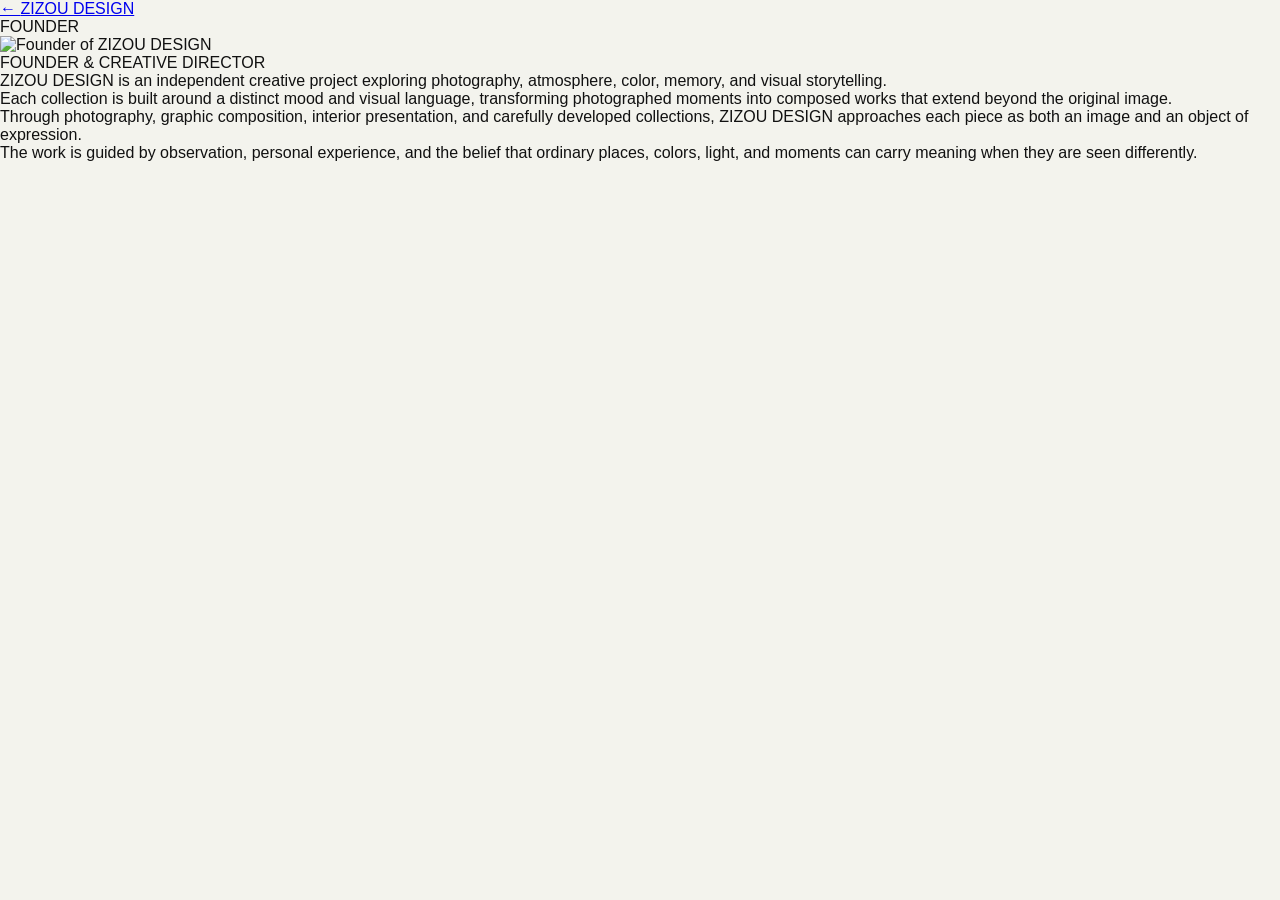
==== about.html @ acf01b66 "Create about.html" ====
<!DOCTYPE html>
<html lang="en">
<head>
    <meta charset="UTF-8">
    <meta
        name="viewport"
        content="width=device-width, initial-scale=1.0, viewport-fit=cover"
    >

    <title>About | ZIZOU DESIGN</title>

    <link rel="stylesheet" href="style.css">
</head>

<body class="about-body">


    <!-- =========================
         ABOUT NAVIGATION
    ========================== -->

    <header class="about-nav">

        <a
            href="index.html"
            class="about-back"
            aria-label="Back to homepage"
        >
            ←
        </a>

        <a
            href="index.html"
            class="about-logo"
        >
            ZIZOU DESIGN
        </a>

        <div class="about-nav-space"></div>

    </header>



    <!-- =========================
         ABOUT PAGE
    ========================== -->

    <main class="about-page">


        <!-- PAGE LABEL -->

        <section class="about-heading">

            <p>
                FOUNDER
            </p>

        </section>



        <!-- FOUNDER IMAGE -->

        <section class="about-image-section">

            <img
                src="images/zizou-founder.jpg"
                alt="Founder of ZIZOU DESIGN"
                class="about-founder-image"
            >

        </section>



        <!-- ABOUT TEXT -->

        <section class="about-story">

            <p class="about-role">
                FOUNDER & CREATIVE DIRECTOR
            </p>


            <p>
                ZIZOU DESIGN is an independent creative project
                exploring photography, atmosphere, color, memory,
                and visual storytelling.
            </p>


            <p>
                Each collection is built around a distinct mood
                and visual language, transforming photographed
                moments into composed works that extend beyond
                the original image.
            </p>


            <p>
                Through photography, graphic composition, interior
                presentation, and carefully developed collections,
                ZIZOU DESIGN approaches each piece as both an image
                and an object of expression.
            </p>


            <p>
                The work is guided by observation, personal
                experience, and the belief that ordinary places,
                colors, light, and moments can carry meaning when
                they are seen differently.
            </p>

        </section>


    </main>


</body>
</html>
---- style.css ----
/* =========================
   RESET
========================= */

* {
    margin: 0;
    padding: 0;
    box-sizing: border-box;
}

html {
    scroll-behavior: smooth;
}

body {
    margin: 0;
    background: #ffffff;
    color: #111111;
    font-family: Arial, Helvetica, sans-serif;
}


/* =========================
   FULL-SCREEN HERO
========================= */

.hero {
    position: relative;

    width: 100%;

    /* THIS IS WHAT MAKES THE FIRST IMAGE
       TAKE UP THE ENTIRE SCREEN */
    height: 100vh;
    height: 100svh;

    overflow: hidden;
    background: #111;
}


/* Hero photograph */

.hero-image,
.hero-video {
    position: absolute;
    inset: 0;

    width: 100%;
    height: 100%;

    object-fit: cover;
    object-position: center;

    display: block;
}


/* Slight dark overlay so white navigation
   remains visible over bright photographs */

.hero::after {
    content: "";

    position: absolute;
    inset: 0;

    background:
        linear-gradient(
            to bottom,
            rgba(0, 0, 0, 0.28) 0%,
            rgba(0, 0, 0, 0.05) 25%,
            rgba(0, 0, 0, 0.00) 55%,
            rgba(0, 0, 0, 0.25) 100%
        );

    pointer-events: none;
}


/* =========================
   NAVIGATION
========================= */

.navbar {
    position: absolute;

    top: 0;
    left: 0;

    width: 100%;

    z-index: 10;

    display: grid;

    grid-template-columns:
        1fr
        auto
        1fr;

    align-items: center;

    padding:
        max(28px, env(safe-area-inset-top))
        28px
        0;
}


.nav-left {
    display: flex;
    align-items: center;
    gap: 20px;

    justify-self: start;
}


.nav-right {
    display: flex;
    align-items: center;

    justify-self: end;
}


/* ZIZOU DESIGN */

.logo {
    color: white;

    text-decoration: none;

    font-family:
        "Times New Roman",
        Times,
        serif;

    font-size: 30px;

    font-weight: 400;

    letter-spacing: 1px;

    white-space: nowrap;

    justify-self: center;
}


/* Navigation buttons */

.icon-button,
.bag-button {
    appearance: none;

    border: none;
    background: transparent;

    color: white;

    cursor: pointer;

    padding: 0;

    line-height: 1;
}


.menu-button {
    font-size: 32px;
    font-weight: 200;
}


.search-button {
    font-size: 34px;
}


.bag-button {
    font-size: 35px;
}


/* =========================
   VIEW COLLECTION BUTTON
========================= */

.collection-button {
    position: absolute;

    z-index: 10;

    left: 50%;
    bottom: calc(6% + env(safe-area-inset-bottom));

    transform: translateX(-50%);

    width: min(76%, 550px);

    padding: 20px;

    border: 1px solid rgba(255, 255, 255, 0.9);

    color: white;

    text-align: center;
    text-decoration: none;

    font-size: 14px;

    letter-spacing: 4px;

    background: rgba(0, 0, 0, 0.08);

    transition:
        background 0.25s ease,
        color 0.25s ease;
}


.collection-button:hover {
    background: white;
    color: black;
}


/* =========================
   COLLECTION
========================= */

.collection {
    width: 100%;

    background: white;

    padding:
        70px
        5%
        100px;
}


.collection-brand {
    font-size: 13px;

    letter-spacing: 5px;

    margin-bottom: 20px;
}


.collection h1 {
    font-family:
        "Times New Roman",
        Times,
        serif;

    font-size: clamp(42px, 7vw, 72px);

    font-weight: 400;

    margin-bottom: 50px;
}


/* Artwork grid */

.collection-grid {
    display: grid;

    grid-template-columns:
        repeat(2, 1fr);

    gap:
        40px
        22px;
}


.artwork img {
    width: 100%;

    aspect-ratio: 4 / 5;

    object-fit: cover;

    display: block;
}


.artwork h2 {
    font-size: 17px;

    font-weight: 400;

    margin-top: 14px;
}


.artwork p {
    font-size: 16px;

    margin-top: 8px;
}


/* =========================
   MOBILE
========================= */

@media (max-width: 600px) {

    .navbar {
        padding-left: 18px;
        padding-right: 18px;
    }


    .nav-left {
        gap: 12px;
    }


    .logo {
        font-size: 24px;
    }


    .menu-button {
        font-size: 28px;
    }


    .search-button {
        font-size: 29px;
    }


    .bag-button {
        font-size: 30px;
    }


    .collection-button {
        width: 77%;

        padding: 18px 10px;

        font-size: 12px;

        letter-spacing: 3px;
    }


    .collection {
        padding:
            55px
            6%
            80px;
    }


    .collection h1 {
        font-size: 43px;

        margin-bottom: 40px;
    }


    .collection-grid {
        gap:
            32px
            14px;
    }


    .artwork h2 {
        font-size: 16px;
    }

}


/* =========================
   SIDE MENU
========================= */

.side-menu {
    position: fixed;

    top: 0;
    left: -100%;

    width: min(420px, 88%);
    height: 100%;

    background: #111111;

    color: white;

    padding: 35px;

    z-index: 1000;

    transition: left 0.35s ease;
}


.side-menu.open {
    left: 0;
}


.close-menu {
    border: none;
    background: transparent;

    color: white;

    font-size: 40px;

    cursor: pointer;
}


.menu-nav {
    display: flex;
    flex-direction: column;

    gap: 28px;

    margin-top: 70px;
}


.menu-nav > a,
.dropdown-button {

    color: white;

    text-decoration: none;

    font-family: Georgia, "Times New Roman", serif;

    font-size: 30px;

    font-weight: 400;
}


.dropdown-button {
    border: none;
    background: transparent;

    width: 100%;

    padding: 0;

    display: flex;

    justify-content: space-between;
    align-items: center;

    cursor: pointer;

    text-align: left;
}


.dropdown-content {

    display: none;

    flex-direction: column;

    padding:
        18px
        0
        0
        20px;
}


.dropdown-content.open {
    display: flex;
}


.dropdown-content a {

    color: rgba(255,255,255,0.7);

    text-decoration: none;

    font-family: Arial, Helvetica, sans-serif;

    font-size: 15px;

    letter-spacing: 1px;
}



/* =========================
   VIEW FULL COLLECTION
========================= */

.view-more {

    text-align: center;

    margin-top: 55px;
}


.view-more a {

    display: inline-block;

    padding:
        17px
        34px;

    border: 1px solid #111111;

    color: #111111;

    text-decoration: none;

    font-size: 12px;

    letter-spacing: 3px;

    transition: 0.25s;
}


.view-more a:hover {

    background: #111111;

    color: white;
}


/* =========================
   HOMEPAGE ARTWORK PREVIEWS
========================= */

.artwork-link {
    display: block;
    width: 100%;
    aspect-ratio: 4 / 5;
    overflow: hidden;
    text-decoration: none;
    color: inherit;
}

.artwork-link img {
    display: block;
    width: 100%;
    height: 100%;
    object-fit: cover;
}


/* =========================
   SUMMERTIDE COLLECTION PAGE
========================= */

.collection-page-nav {
    display: grid;
    grid-template-columns: 1fr auto 1fr;
    align-items: center;

    padding: 28px 6%;

    background: white;
}


.back-link {
    color: #111;
    text-decoration: none;

    font-size: 30px;

    justify-self: start;
}


.collection-page-logo {
    color: #111;
    text-decoration: none;

    font-family: Georgia, "Times New Roman", serif;

    font-size: 26px;

    letter-spacing: 1px;

    justify-self: center;

    white-space: nowrap;
}


.collection-page-spacer {
    justify-self: end;
}



.collection-page {
    padding:
        60px
        6%
        100px;
}


.collection-page-label {
    font-size: 12px;

    letter-spacing: 5px;

    margin-bottom: 18px;
}


.collection-page h1 {
    font-family: Georgia, "Times New Roman", serif;

    font-size: clamp(48px, 9vw, 84px);

    font-weight: 400;

    margin-bottom: 55px;
}



/* =========================
   FULL COLLECTION GRID
========================= */

.full-collection-grid {
    display: grid;

    grid-template-columns:
        repeat(2, 1fr);

    gap:
        42px
        18px;
}


.collection-item {
    border: none;
    background: none;

    padding: 0;

    text-align: left;

    cursor: pointer;
}


.collection-item img {
    width: 100%;

    aspect-ratio: 4 / 5;

    object-fit: cover;

    display: block;
}


.collection-item span {
    display: block;

    margin-top: 12px;

    color: #111;

    font-size: 16px;

    font-family: Arial, Helvetica, sans-serif;
}



/* =========================
   LIGHTBOX
========================= */

.lightbox {
    position: fixed;

    inset: 0;

    z-index: 5000;

    display: none;

    align-items: center;
    justify-content: center;

    background: rgba(0, 0, 0, 0.96);

    color: white;
}


.lightbox.open {
    display: flex;
}


.lightbox-content {
    width: min(82%, 900px);

    text-align: center;
}


.lightbox-content img {
    max-width: 100%;

    max-height: 75vh;

    object-fit: contain;
}


.lightbox-title {
    margin-top: 18px;

    font-family: Georgia, "Times New Roman", serif;

    font-size: 22px;
}


.lightbox-counter {
    margin-top: 8px;

    font-size: 12px;

    letter-spacing: 2px;

    opacity: 0.65;
}


.lightbox-close {
    position: absolute;

    top: 22px;
    right: 24px;

    border: none;
    background: none;

    color: white;

    font-size: 42px;

    cursor: pointer;
}


.lightbox-arrow {
    position: absolute;

    top: 50%;

    transform: translateY(-50%);

    border: none;
    background: none;

    color: white;

    font-size: 55px;

    cursor: pointer;

    padding: 10px;
}


.lightbox-prev {
    left: 10px;
}


.lightbox-next {
    right: 10px;
}



/* =========================
   MOBILE
========================= */

@media (max-width: 600px) {

    .collection-page-nav {
        padding:
            22px
            18px;
    }


    .collection-page-logo {
        font-size: 22px;
    }


    .collection-page {
        padding:
            45px
            6%
            80px;
    }


    .collection-page h1 {
        font-size: 50px;

        margin-bottom: 40px;
    }


    .full-collection-grid {
        gap:
            35px
            12px;
    }


    .collection-item span {
        font-size: 15px;
    }


    .lightbox-content {
        width: 88%;
    }


    .lightbox-content img {
        max-height: 70vh;
    }

}


/* ==========================================
   ZIZOU CINEMATIC ARTWORK TRANSITION
========================================== */


/*
   Temporary copy of the thumbnail.

   It begins exactly where the artwork was
   tapped and smoothly travels toward the
   gallery.
*/

.transition-artwork {

    position: fixed;

    z-index: 10000;

    object-fit: cover;

    margin: 0;

    pointer-events: none;

    transform-origin: center center;

    transition:

        top 2.2s
        cubic-bezier(
            0.16,
            1,
            0.3,
            1
        ),

        left 2.2s
        cubic-bezier(
            0.16,
            1,
            0.3,
            1
        ),

        width 2.2s
        cubic-bezier(
            0.16,
            1,
            0.3,
            1
        ),

        height 2.2s
        cubic-bezier(
            0.16,
            1,
            0.3,
            1
        ),

        transform 2.2s
        cubic-bezier(
            0.16,
            1,
            0.3,
            1
        ),

        opacity 1.1s ease;

}


/*
   Preview dissolves while room appears.
*/

.transition-artwork-fade {

    opacity: 0;

    transform:
        scale(0.96);

}



/* ==========================================
   LIGHTBOX DURING OPENING
========================================== */

.lightbox.transition-opening {

    background:
        rgba(
            0,
            0,
            0,
            0
        );

    animation:
        galleryBackground
        1s
        forwards;

}


@keyframes galleryBackground {

    from {

        background:
            rgba(
                0,
                0,
                0,
                0
            );

    }


    to {

        background:
            rgba(
                0,
                0,
                0,
                0.96
            );

    }

}



/* ==========================================
   MOCK ROOM REVEAL
========================================== */

.lightbox-content img {

    transform: scale(1);

    transform-origin: center;

    transition:
        opacity 0.8s ease,
        transform 1.25s
        cubic-bezier(
            0.16,
            1,
            0.3,
            1
        );

}


.lightbox-content img.room-image-reveal {

    animation:
        roomRevealSmooth
        1.8s
        cubic-bezier(
            0.16,
            1,
            0.3,
            1
        );

}


@keyframes roomRevealSmooth {

    0% {

        opacity: 0;

        transform:
            scale(1.12);

        filter:
            blur(5px);

    }


    50% {

        opacity: 0.65;

        filter:
            blur(2px);

    }


    100% {

        opacity: 1;

        transform:
            scale(1);

        filter:
            blur(0);

    }

}



/* ==========================================
   CONTROLS FADE IN
========================================== */

.lightbox-title,
.lightbox-counter,
.lightbox-arrow,
.lightbox-close {

    transition:
        opacity 0.55s ease;

}



/* ==========================================
   NORMAL GALLERY SLIDES
========================================== */

.lightbox-content img.gallery-fade-out {

    opacity: 0;

    transform:
        scale(0.985);

}


.lightbox-content img.gallery-fade-in {

    animation:
        normalGalleryFade
        0.55s
        ease;

}


@keyframes normalGalleryFade {

    from {

        opacity: 0;

        transform:
            scale(1.015);

    }


    to {

        opacity: 1;

        transform:
            scale(1);

    }

}



/* ==========================================
   MOBILE
========================================== */

@media (max-width: 600px) {

    .lightbox-content {

        width: 90%;

    }


    .lightbox-content img {

        max-height: 72vh;

    }

}



/* ==========================================
   REDUCED MOTION
========================================== */

@media (
    prefers-reduced-motion: reduce
) {

    .transition-artwork,
    .lightbox-content img,
    .lightbox-title,
    .lightbox-counter,
    .lightbox-arrow,
    .lightbox-close {

        transition: none !important;

        animation: none !important;

    }

}


/* =========================================
   SUMMERTIDE PERMANENT BACKGROUND
========================================= */

html,
body {
    margin: 0;
    min-height: 100%;
    background: #f3f3ed;
}


/* REAL BACKGROUND LAYER */

.summertide-background {
    position: fixed;

    top: 0;
    right: 0;
    bottom: 0;
    left: 0;

    width: 100%;
    height: 100vh;
    height: 100dvh;

    background:
        linear-gradient(
            rgba(255, 255, 255, 0.76),
            rgba(255, 255, 255, 0.76)
        ),
        url("images/IMG_2322.jpeg");

    background-size: cover;
    background-position: center;
    background-repeat: no-repeat;

    z-index: 0;

    pointer-events: none;
}


/* EVERYTHING ELSE SITS ABOVE THE BACKGROUND */

.collection-page-nav,
.collection-page {
    position: relative;
    z-index: 1;
}


/* Don't let the gallery paint white over it */

.collection-page {
    background: transparent;
}


/* Keep your navigation slightly translucent */

.collection-page-nav {
    background: rgba(255, 255, 255, 0.82);

    backdrop-filter: blur(8px);
    -webkit-backdrop-filter: blur(8px);
}


/* Lightbox still has to sit above everything */

.lightbox {
    z-index: 5000;
}
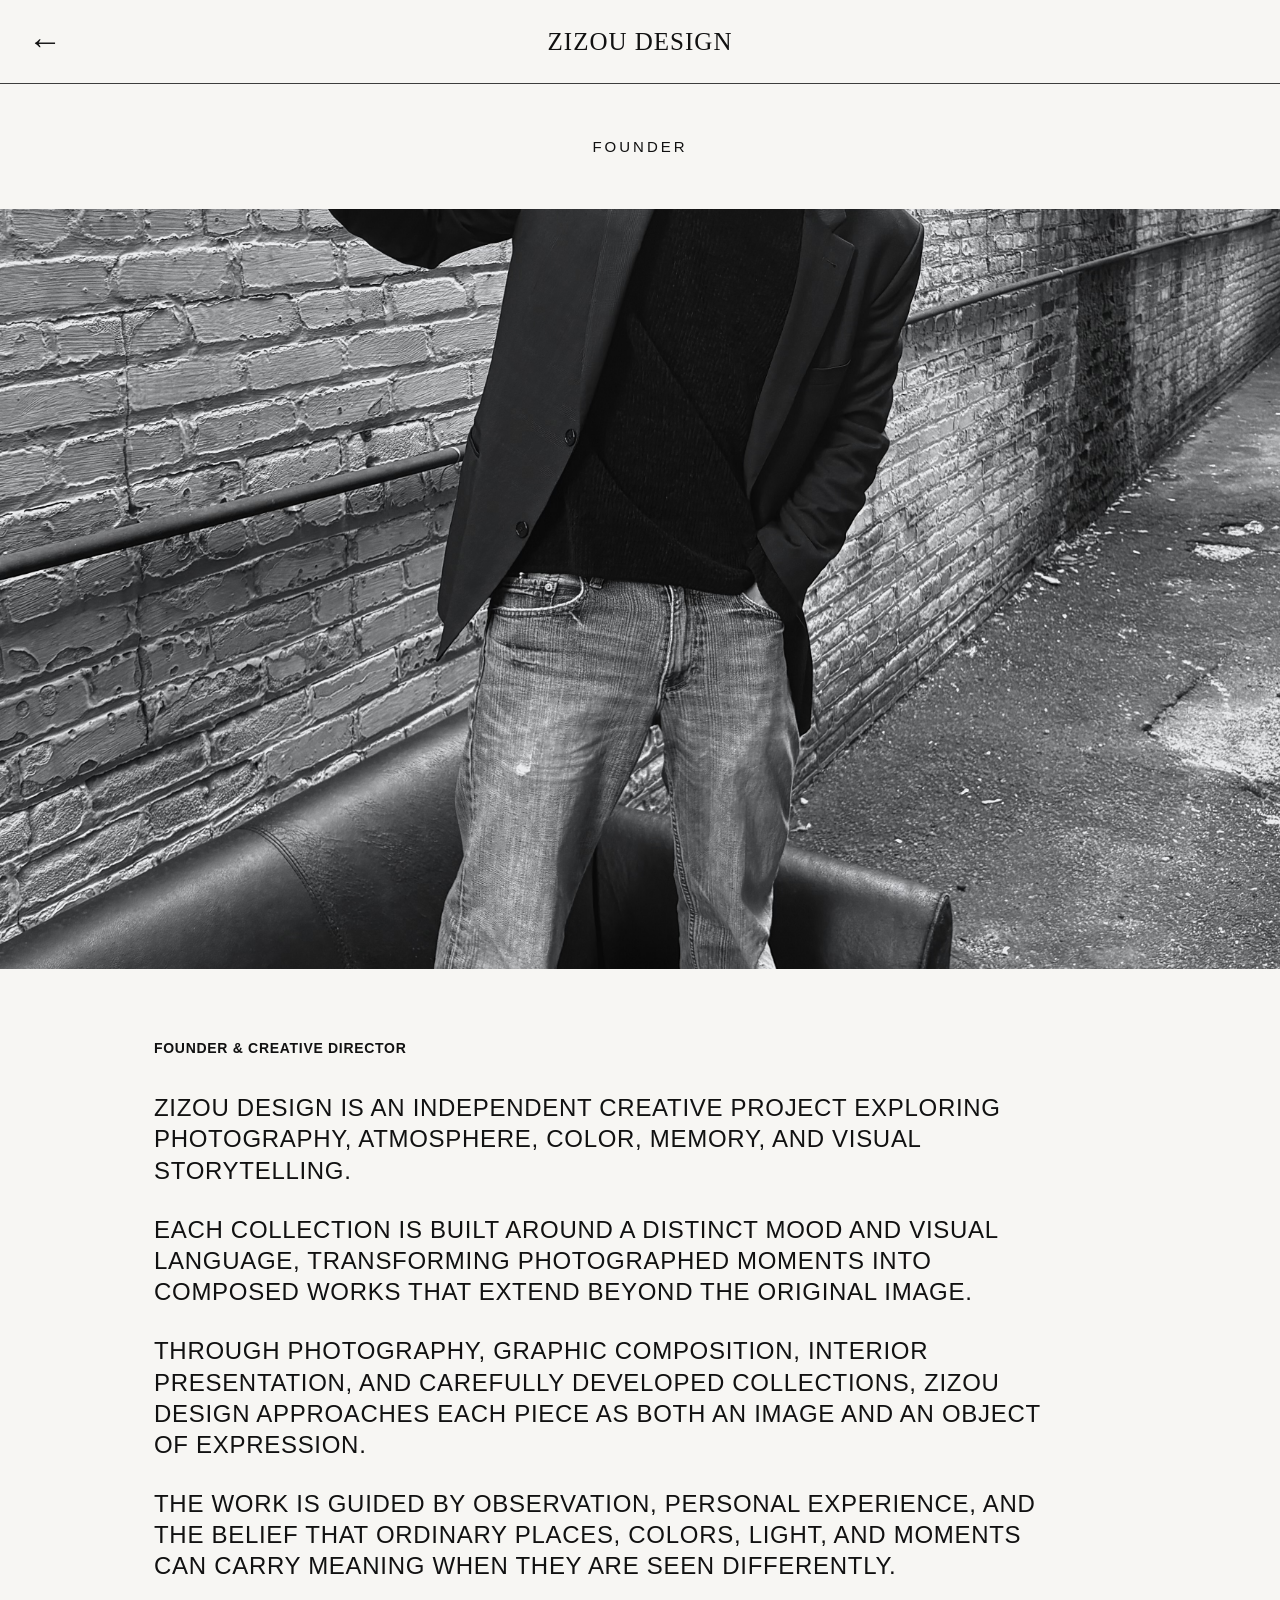
==== commit 766acf8f: "Update about.html" ====
--- a/about.html
+++ b/about.html
@@ -66,7 +66,7 @@
         <section class="about-image-section">
 
             <img
-                src="images/zizou-founder.jpg"
+                src="images/IMG_8424.jpeg"
                 alt="Founder of ZIZOU DESIGN"
                 class="about-founder-image"
             >
--- a/style.css
+++ b/style.css
@@ -1270,4 +1270,237 @@
 
 .lightbox {
     z-index: 5000;
+}
+
+
+/* =========================================
+   ZIZOU DESIGN — ABOUT PAGE
+========================================= */
+
+.about-body {
+    margin: 0;
+    background: #f7f6f3;
+    color: #111111;
+
+    font-family:
+        Arial,
+        Helvetica,
+        sans-serif;
+}
+
+
+/* =========================
+   ABOUT NAVIGATION
+========================= */
+
+.about-nav {
+    display: grid;
+
+    grid-template-columns:
+        1fr
+        auto
+        1fr;
+
+    align-items: center;
+
+    width: 100%;
+
+    padding:
+        max(22px, env(safe-area-inset-top))
+        28px
+        22px;
+
+    border-bottom:
+        1px solid
+        rgba(0, 0, 0, 0.75);
+
+    background: #f7f6f3;
+}
+
+
+.about-back {
+    justify-self: start;
+
+    color: #111111;
+
+    text-decoration: none;
+
+    font-size: 34px;
+
+    font-weight: 200;
+}
+
+
+.about-logo {
+    justify-self: center;
+
+    color: #111111;
+
+    text-decoration: none;
+
+    font-family:
+        "Times New Roman",
+        Times,
+        serif;
+
+    font-size: 25px;
+
+    letter-spacing: 1px;
+
+    white-space: nowrap;
+}
+
+
+.about-nav-space {
+    justify-self: end;
+}
+
+
+
+/* =========================
+   ABOUT HEADING
+========================= */
+
+.about-heading {
+    display: flex;
+
+    align-items: center;
+    justify-content: center;
+
+    min-height: 125px;
+
+    padding: 25px;
+}
+
+
+.about-heading p {
+    font-size: 15px;
+
+    letter-spacing: 3px;
+
+    text-transform: uppercase;
+}
+
+
+
+/* =========================
+   FOUNDER IMAGE
+========================= */
+
+.about-image-section {
+    width: 100%;
+}
+
+
+.about-founder-image {
+    display: block;
+
+    width: 100%;
+
+    height: auto;
+
+    max-height: 760px;
+
+    object-fit: cover;
+
+    object-position: center;
+}
+
+
+
+/* =========================
+   ABOUT STORY
+========================= */
+
+.about-story {
+    padding:
+        70px
+        5%
+        110px;
+
+    max-width: 1100px;
+
+    margin: 0 auto;
+}
+
+
+.about-role {
+    margin-bottom: 35px !important;
+
+    font-size: 14px !important;
+
+    font-weight: 600;
+
+    letter-spacing: 2px;
+
+    text-transform: uppercase;
+}
+
+
+.about-story p {
+    max-width: 900px;
+
+    margin-bottom: 28px;
+
+    font-size: clamp(
+        17px,
+        2.4vw,
+        24px
+    );
+
+    line-height: 1.3;
+
+    letter-spacing: 0.7px;
+
+    text-transform: uppercase;
+}
+
+
+
+/* =========================
+   MOBILE ABOUT PAGE
+========================= */
+
+@media (max-width: 600px) {
+
+    .about-nav {
+        padding-left: 18px;
+        padding-right: 18px;
+    }
+
+
+    .about-logo {
+        font-size: 21px;
+    }
+
+
+    .about-back {
+        font-size: 30px;
+    }
+
+
+    .about-heading {
+        min-height: 120px;
+    }
+
+
+    .about-founder-image {
+        max-height: none;
+    }
+
+
+    .about-story {
+        padding:
+            55px
+            4.5%
+            90px;
+    }
+
+
+    .about-story p {
+        font-size: 17px;
+
+        line-height: 1.3;
+    }
+
 }
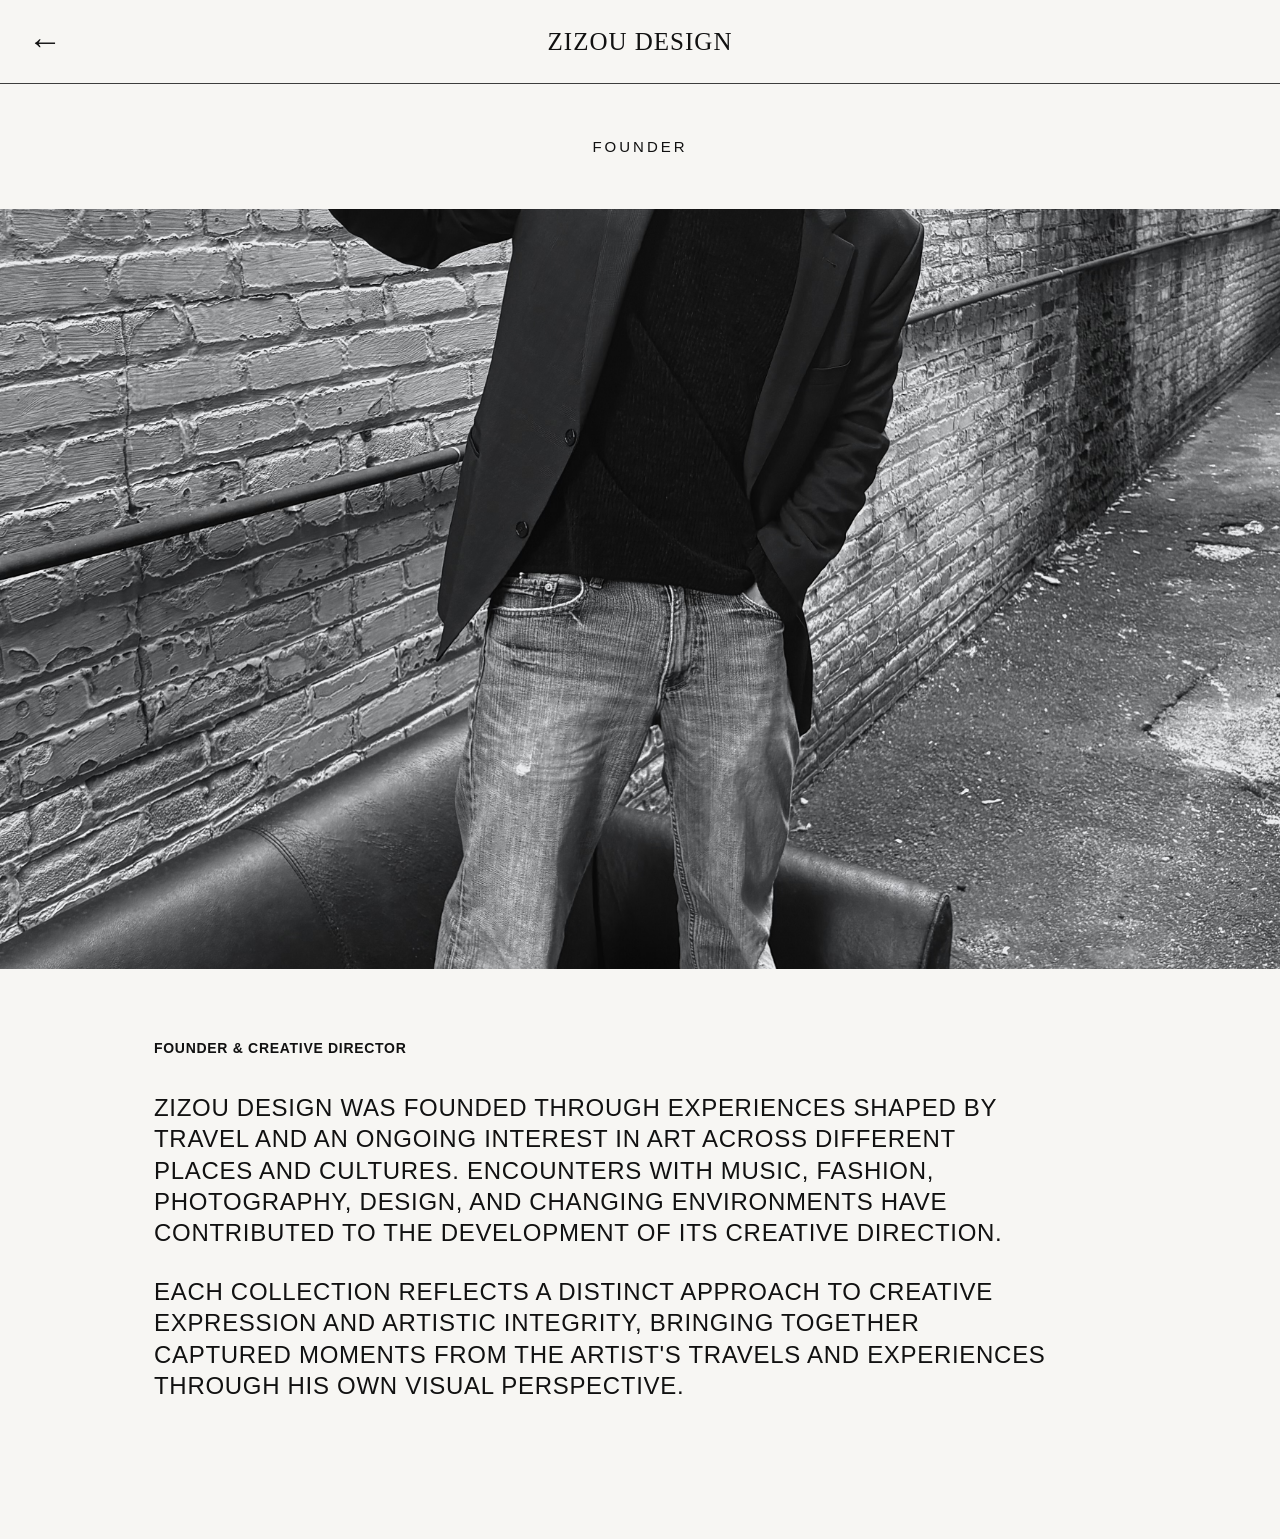
==== commit 493158f4: "Update about.html" ====
--- a/about.html
+++ b/about.html
@@ -77,45 +77,28 @@
 
         <!-- ABOUT TEXT -->
 
-        <section class="about-story">
+<section class="about-story">
 
-            <p class="about-role">
-                FOUNDER & CREATIVE DIRECTOR
-            </p>
+    <p class="about-role">
+        FOUNDER & CREATIVE DIRECTOR
+    </p>
 
+    <p>
+        ZIZOU DESIGN WAS FOUNDED THROUGH EXPERIENCES SHAPED BY
+        TRAVEL AND AN ONGOING INTEREST IN ART ACROSS DIFFERENT
+        PLACES AND CULTURES. ENCOUNTERS WITH MUSIC, FASHION,
+        PHOTOGRAPHY, DESIGN, AND CHANGING ENVIRONMENTS HAVE
+        CONTRIBUTED TO THE DEVELOPMENT OF ITS CREATIVE DIRECTION.
+    </p>
 
-            <p>
-                ZIZOU DESIGN is an independent creative project
-                exploring photography, atmosphere, color, memory,
-                and visual storytelling.
-            </p>
+    <p>
+        EACH COLLECTION REFLECTS A DISTINCT APPROACH TO CREATIVE
+        EXPRESSION AND ARTISTIC INTEGRITY, BRINGING TOGETHER
+        CAPTURED MOMENTS FROM THE ARTIST'S TRAVELS AND EXPERIENCES
+        THROUGH HIS OWN VISUAL PERSPECTIVE.
+    </p>
 
-
-            <p>
-                Each collection is built around a distinct mood
-                and visual language, transforming photographed
-                moments into composed works that extend beyond
-                the original image.
-            </p>
-
-
-            <p>
-                Through photography, graphic composition, interior
-                presentation, and carefully developed collections,
-                ZIZOU DESIGN approaches each piece as both an image
-                and an object of expression.
-            </p>
-
-
-            <p>
-                The work is guided by observation, personal
-                experience, and the belief that ordinary places,
-                colors, light, and moments can carry meaning when
-                they are seen differently.
-            </p>
-
-        </section>
-
+</section>
 
     </main>
 
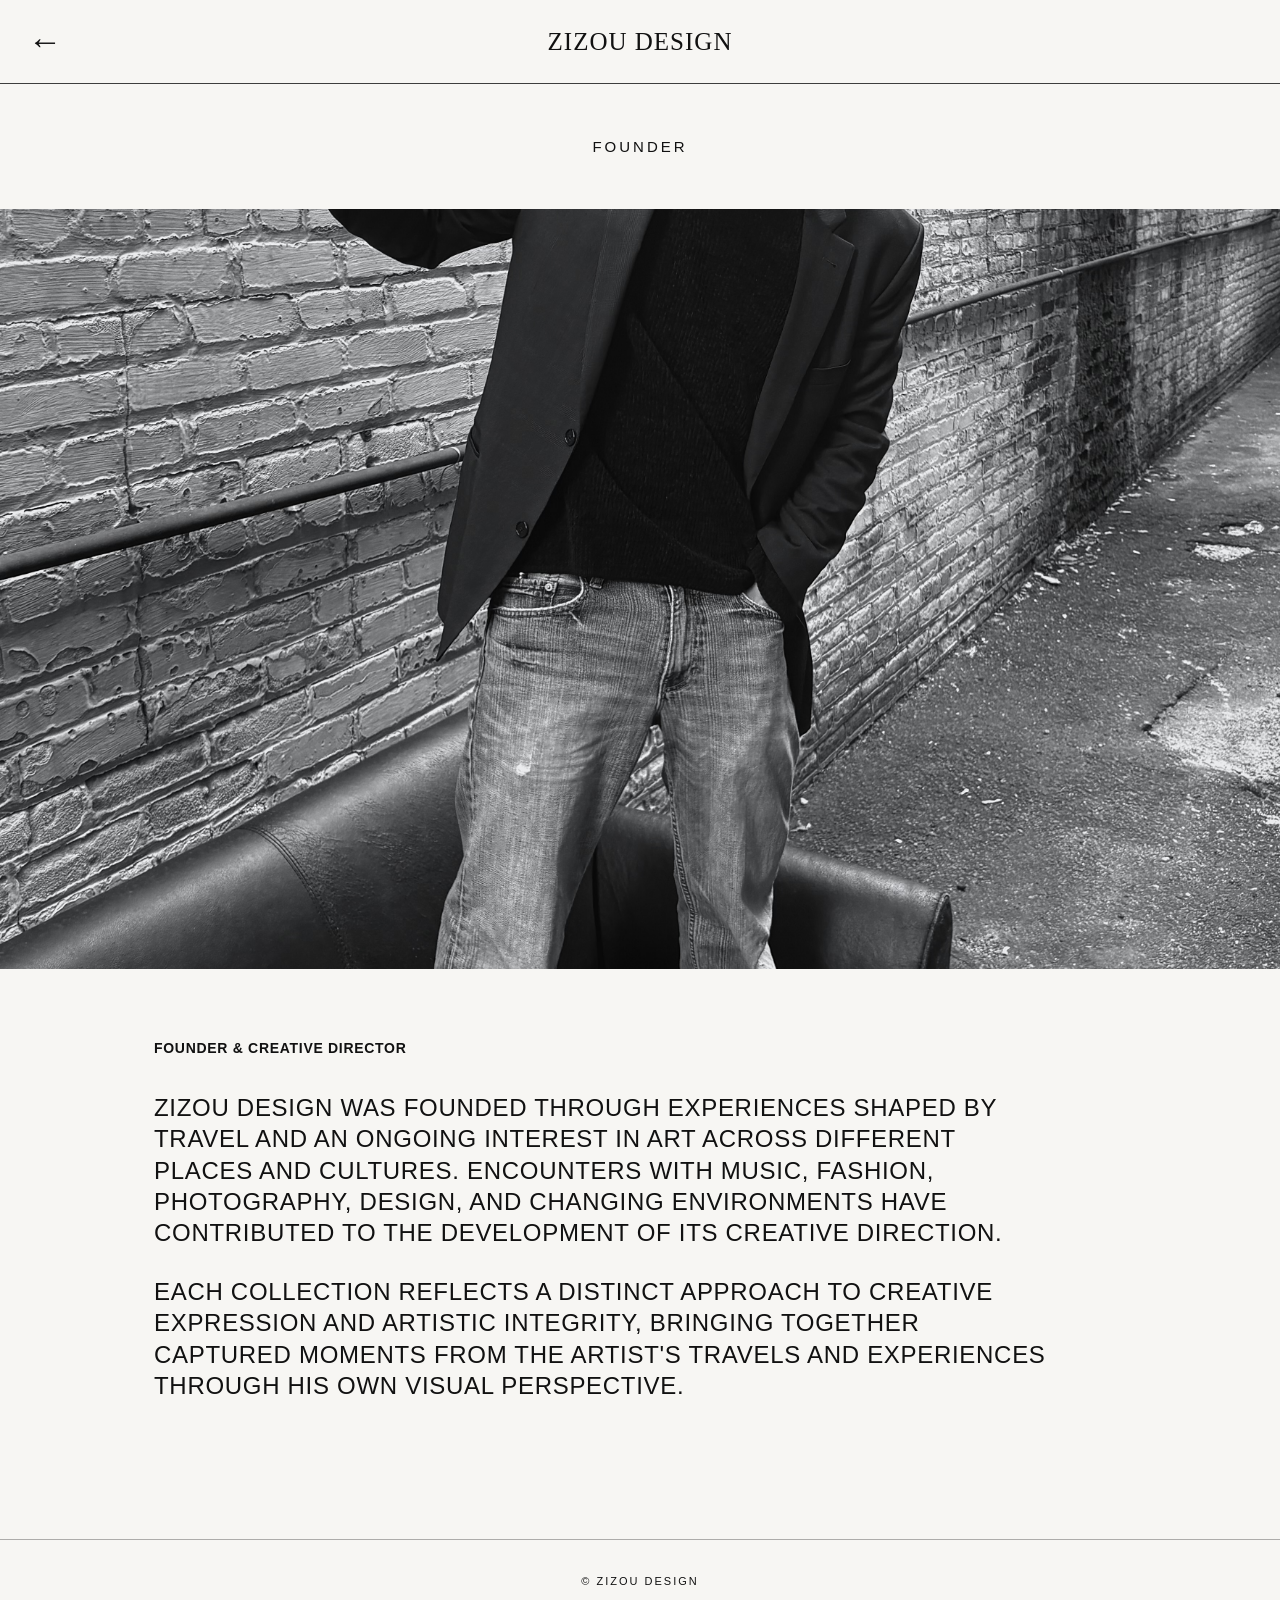
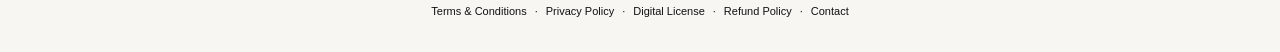
==== commit 425d404b: "Update about.html" ====
--- a/about.html
+++ b/about.html
@@ -103,5 +103,33 @@
     </main>
 
 
+<!-- =========================
+     FOOTER
+========================== -->
+
+<footer class="site-footer">
+
+    <p>© ZIZOU DESIGN</p>
+
+    <div class="footer-links">
+
+        <a href="terms.html">Terms & Conditions</a>
+        <span>·</span>
+
+        <a href="privacy.html">Privacy Policy</a>
+        <span>·</span>
+
+        <a href="license.html">Digital License</a>
+        <span>·</span>
+
+        <a href="refund.html">Refund Policy</a>
+        <span>·</span>
+
+        <a href="contact.html">Contact</a>
+
+    </div>
+
+</footer>
+
 </body>
 </html>
--- a/style.css
+++ b/style.css
@@ -1503,4 +1503,249 @@
         line-height: 1.3;
     }
 
+}
+
+
+/* =========================================
+   ZIZOU DESIGN — LEGAL & CONTACT PAGES
+========================================= */
+
+.legal-body {
+    margin: 0;
+    background: #f7f6f3;
+    color: #111111;
+    font-family: Arial, Helvetica, sans-serif;
+}
+
+.legal-nav {
+    display: grid;
+    grid-template-columns: 1fr auto 1fr;
+    align-items: center;
+    padding:
+        max(22px, env(safe-area-inset-top))
+        22px
+        20px;
+    border-bottom: 1px solid rgba(0, 0, 0, 0.7);
+}
+
+.legal-back {
+    justify-self: start;
+    color: #111111;
+    text-decoration: none;
+    font-size: 30px;
+}
+
+.legal-logo {
+    justify-self: center;
+    color: #111111;
+    text-decoration: none;
+    font-family: "Times New Roman", Times, serif;
+    font-size: 22px;
+    letter-spacing: 1px;
+    white-space: nowrap;
+}
+
+.legal-nav-space {
+    justify-self: end;
+}
+
+.legal-page,
+.contact-page {
+    width: min(92%, 900px);
+    margin: 0 auto;
+    padding: 70px 0 100px;
+}
+
+.legal-label {
+    margin-bottom: 18px;
+    font-size: 11px;
+    letter-spacing: 4px;
+}
+
+.legal-page h1,
+.contact-page h1 {
+    margin-bottom: 18px;
+    font-family: Georgia, "Times New Roman", serif;
+    font-size: clamp(42px, 8vw, 70px);
+    font-weight: 400;
+}
+
+.legal-updated {
+    margin-bottom: 60px;
+    font-size: 10px;
+    letter-spacing: 2px;
+    opacity: 0.65;
+}
+
+.legal-section {
+    margin-bottom: 48px;
+}
+
+.legal-section h2 {
+    margin-bottom: 14px;
+    font-size: 12px;
+    letter-spacing: 2px;
+    font-weight: 600;
+}
+
+.legal-section p {
+    margin-bottom: 16px;
+    font-size: 14px;
+    line-height: 1.65;
+    letter-spacing: 0.2px;
+}
+
+/* CONTACT */
+
+.contact-heading {
+    margin-bottom: 55px;
+}
+
+.contact-intro {
+    max-width: 620px;
+    margin-top: 20px;
+    font-size: 12px;
+    line-height: 1.6;
+    letter-spacing: 1.5px;
+}
+
+.contact-form {
+    display: flex;
+    flex-direction: column;
+    gap: 32px;
+}
+
+.contact-field {
+    display: flex;
+    flex-direction: column;
+    gap: 10px;
+}
+
+.contact-field label {
+    font-size: 11px;
+    letter-spacing: 2px;
+}
+
+.contact-field input,
+.contact-field select,
+.contact-field textarea {
+    width: 100%;
+    border: none;
+    border-bottom: 1px solid #111111;
+    border-radius: 0;
+    background: transparent;
+    padding: 10px 0;
+    color: #111111;
+    font: inherit;
+    font-size: 14px;
+    outline: none;
+}
+
+.contact-field textarea {
+    resize: vertical;
+}
+
+.contact-submit {
+    margin-top: 10px;
+    width: 100%;
+    padding: 17px;
+    border: 1px solid #111111;
+    background: transparent;
+    color: #111111;
+    font-size: 11px;
+    letter-spacing: 3px;
+    cursor: pointer;
+    transition:
+        background 0.25s ease,
+        color 0.25s ease;
+}
+
+.contact-submit:hover {
+    background: #111111;
+    color: #ffffff;
+}
+
+.contact-direct {
+    margin-top: 65px;
+    padding-top: 28px;
+    border-top: 1px solid rgba(0, 0, 0, 0.3);
+}
+
+.contact-direct > p:first-child {
+    margin-bottom: 10px;
+    font-size: 10px;
+    letter-spacing: 2px;
+}
+
+.contact-email {
+    font-size: 13px;
+}
+
+/* FOOTER */
+
+.site-footer {
+    padding:
+        35px
+        5%
+        max(35px, env(safe-area-inset-bottom));
+    border-top: 1px solid rgba(0, 0, 0, 0.3);
+    text-align: center;
+}
+
+.site-footer > p {
+    margin-bottom: 18px;
+    font-size: 11px;
+    letter-spacing: 2px;
+}
+
+.footer-links {
+    display: flex;
+    flex-wrap: wrap;
+    justify-content: center;
+    gap: 8px;
+}
+
+.footer-links a,
+.footer-links span {
+    color: #111111;
+    text-decoration: none;
+    font-size: 11px;
+}
+
+.footer-links a:hover {
+    text-decoration: underline;
+}
+
+/* MOBILE */
+
+@media (max-width: 600px) {
+
+    .legal-page,
+    .contact-page {
+        width: 90%;
+        padding: 55px 0 80px;
+    }
+
+    .legal-page h1,
+    .contact-page h1 {
+        font-size: 44px;
+    }
+
+    .legal-section {
+        margin-bottom: 40px;
+    }
+
+    .legal-section p {
+        font-size: 13px;
+        line-height: 1.65;
+    }
+
+    .footer-links {
+        gap: 7px;
+    }
+
+    .footer-links a,
+    .footer-links span {
+        font-size: 10px;
+    }
 }
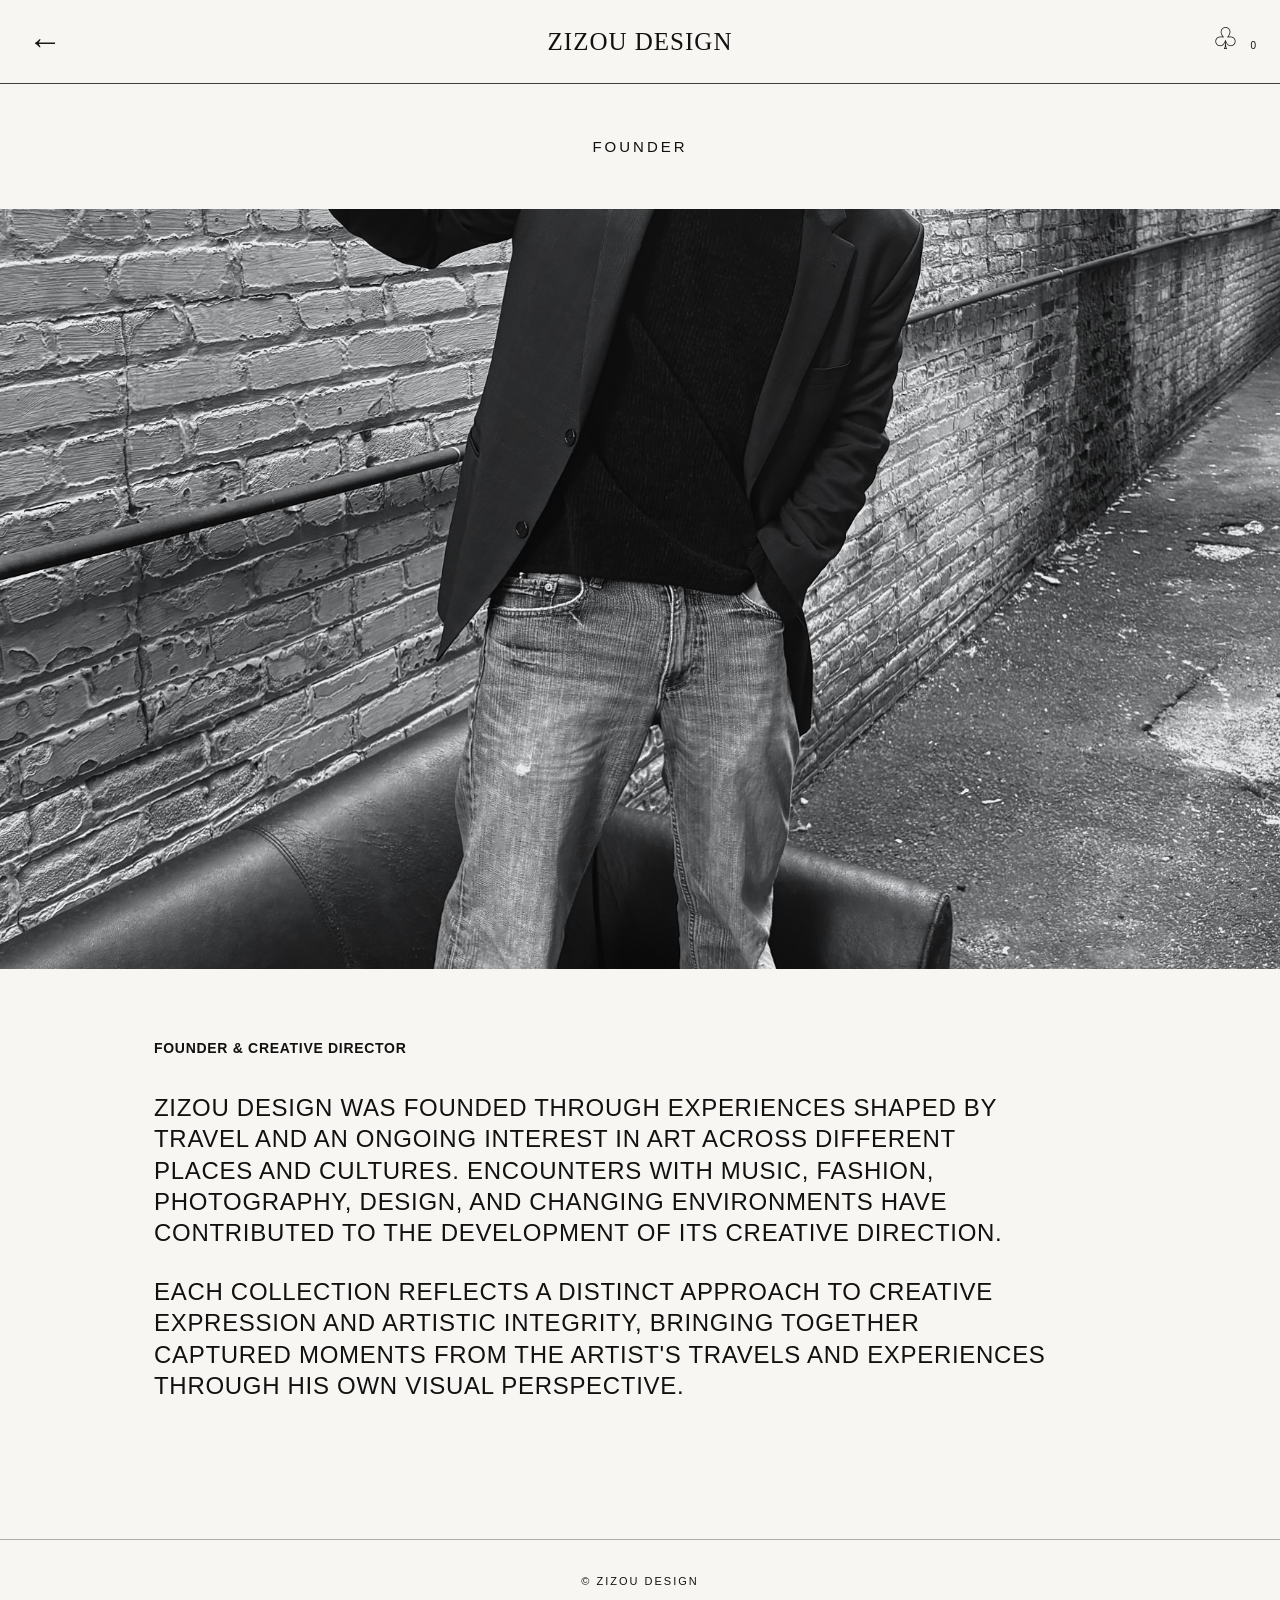
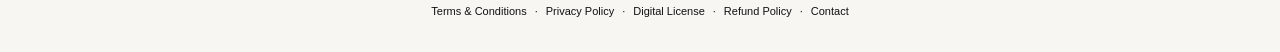
==== commit 6d8d16f6: "Update about.html" ====
--- a/about.html
+++ b/about.html
@@ -131,5 +131,14 @@
 
 </footer>
 
+
+<!-- =========================
+     PRODUCTS
+========================== -->
+
+
+<script src="cart.js"></script>
+<script src="https://assets.lemonsqueezy.com/lemon.js" defer></script>
+
 </body>
 </html>
--- a/style.css
+++ b/style.css
@@ -682,99 +682,167 @@
 }
 
 
-.collection-item span {
-    display: block;
-
-    margin-top: 12px;
-
-    color: #111;
-
+/* =========================
+   PRODUCT INFORMATION
+========================= */
+
+.collection-product {
+    width: 100%;
+}
+
+
+.product-info {
+    padding-top: 14px;
+}
+
+
+.product-title {
     font-size: 16px;
+    font-weight: 400;
+    line-height: 1.3;
+}
+
+
+.product-price {
+    margin-top: 5px;
+
+    font-size: 14px;
+    line-height: 1.3;
+}
+
+
+.add-to-bag {
+    width: 100%;
+
+    margin-top: 18px;
+    padding: 15px 12px;
+
+    border: 1px solid #111111;
+
+    background: #111111;
+    color: #ffffff;
 
     font-family: Arial, Helvetica, sans-serif;
-}
-
-
-
-/* =========================
-   LIGHTBOX
-========================= */
+
+    font-size: 11px;
+
+    letter-spacing: 2.5px;
+
+    cursor: pointer;
+
+    transition:
+        background 0.25s ease,
+        color 0.25s ease;
+}
+
+
+.add-to-bag:hover {
+    background: transparent;
+    color: #111111;
+}
+
+
+
+/* ==========================================
+   SUMMERTIDE ARTWORK / PRODUCT VIEW
+========================================== */
 
 .lightbox {
     position: fixed;
-
     inset: 0;
 
     z-index: 5000;
 
     display: none;
 
+    background: #000000;
+    color: #ffffff;
+
+    overflow-y: auto;
+    overflow-x: hidden;
+
+    -webkit-overflow-scrolling: touch;
+}
+
+
+.lightbox.open {
+    display: block;
+}
+
+
+/* ==========================================
+   BLACK IMAGE AREA
+========================================== */
+
+.artwork-viewer {
+    min-height: auto;
+    height: 82svh;
+
+    padding:
+        45px
+        12px
+        15px;
+}
+
+    display: flex;
     align-items: center;
     justify-content: center;
-
-    background: rgba(0, 0, 0, 0.96);
-
-    color: white;
-}
-
-
-.lightbox.open {
-    display: flex;
 }
 
 
 .lightbox-content {
-    width: min(82%, 900px);
-
-    text-align: center;
+    width: 100%;
+    max-width: none;
 }
 
 
 .lightbox-content img {
-    max-width: 100%;
-
-    max-height: 75vh;
-
+    width: calc(100vw - 24px);
+    height: auto;
+    max-width: none;
+    max-height: 88svh;
     object-fit: contain;
 }
 
 
-.lightbox-title {
+/* IMAGE COUNTER */
+
+.lightbox-counter {
     margin-top: 18px;
 
-    font-family: Georgia, "Times New Roman", serif;
-
-    font-size: 22px;
-}
-
-
-.lightbox-counter {
-    margin-top: 8px;
-
-    font-size: 12px;
+    color: rgba(255, 255, 255, 0.65);
+
+    font-size: 11px;
 
     letter-spacing: 2px;
-
-    opacity: 0.65;
-}
-
+}
+
+
+/* CLOSE BUTTON */
 
 .lightbox-close {
-    position: absolute;
-
-    top: 22px;
+    position: fixed;
+
+    top: max(20px, env(safe-area-inset-top));
     right: 24px;
 
+    z-index: 5100;
+
     border: none;
-    background: none;
-
-    color: white;
-
-    font-size: 42px;
+    background: transparent;
+
+    color: #ffffff;
+
+    font-size: 38px;
+    font-weight: 200;
+
+    line-height: 1;
 
     cursor: pointer;
 }
 
+
+/* GALLERY ARROWS */
 
 .lightbox-arrow {
     position: absolute;
@@ -783,83 +851,411 @@
 
     transform: translateY(-50%);
 
+    z-index: 5;
+
     border: none;
-    background: none;
-
-    color: white;
-
-    font-size: 55px;
+    background: transparent;
+
+    color: #ffffff;
+
+    font-size: 50px;
+    font-weight: 200;
 
     cursor: pointer;
 
-    padding: 10px;
+    padding: 15px;
 }
 
 
 .lightbox-prev {
-    left: 10px;
+    left: 14px;
 }
 
 
 .lightbox-next {
-    right: 10px;
-}
-
-
-
-/* =========================
-   MOBILE
-========================= */
+    right: 14px;
+}
+
+
+
+/* ==========================================
+   WHITE ARTWORK INFORMATION
+========================================== */
+
+.artwork-product-info {
+    width: 100%;
+
+    background: #ffffff;
+    color: #111111;
+
+    padding:
+        65px
+        max(6%, calc((100% - 1100px) / 2))
+        max(90px, env(safe-area-inset-bottom));
+}
+
+
+/* ARTWORK NAME */
+
+.artwork-product-info h2 {
+    margin: 0;
+
+    font-family:
+        Georgia,
+        "Times New Roman",
+        serif;
+
+    font-size: clamp(32px, 5vw, 48px);
+
+    font-weight: 400;
+
+    line-height: 1.1;
+}
+
+
+/* PRICE */
+
+.artwork-price {
+    margin-top: 12px;
+
+    font-size: 14px;
+
+    letter-spacing: 0.3px;
+}
+
+
+/* ADD TO BAG */
+
+.artwork-add-to-bag {
+    width: 100%;
+
+    margin-top: 30px;
+
+    padding: 18px 15px;
+
+    border: 1px solid #111111;
+
+    background: #111111;
+    color: #ffffff;
+
+    font-family:
+        Arial,
+        Helvetica,
+        sans-serif;
+
+    font-size: 11px;
+
+    letter-spacing: 3px;
+
+    cursor: pointer;
+
+    transition:
+        background 0.25s ease,
+        color 0.25s ease;
+}
+
+
+.artwork-add-to-bag:hover {
+    background: #ffffff;
+    color: #111111;
+}
+
+
+/* ARTWORK DESCRIPTION */
+
+.artwork-description {
+    max-width: 720px;
+
+    margin:
+        35px
+        0
+        45px;
+
+    font-family:
+        Georgia,
+        "Times New Roman",
+        serif;
+
+    font-size: 17px;
+
+    line-height: 1.6;
+}
+
+
+/* ==========================================
+   PRODUCT ACCORDIONS
+========================================== */
+
+.artwork-accordion {
+    width: 100%;
+
+    border-top:
+        1px solid
+        rgba(17, 17, 17, 0.35);
+}
+
+
+.artwork-accordion:last-child {
+    border-bottom:
+        1px solid
+        rgba(17, 17, 17, 0.35);
+}
+
+
+.accordion-button {
+    appearance: none;
+
+    width: 100%;
+
+    display: flex;
+    align-items: center;
+    justify-content: space-between;
+
+    padding:
+        22px
+        0;
+
+    border: none;
+    background: transparent;
+
+    color: #111111;
+
+    font-family:
+        Arial,
+        Helvetica,
+        sans-serif;
+
+    font-size: 12px;
+
+    letter-spacing: 1.5px;
+
+    text-align: left;
+
+    cursor: pointer;
+}
+
+
+.accordion-symbol {
+    margin-left: 20px;
+
+    font-size: 20px;
+    font-weight: 300;
+
+    line-height: 1;
+}
+
+
+/* CLOSED BY DEFAULT */
+
+.accordion-content {
+    max-height: 0;
+
+    overflow: hidden;
+
+    opacity: 0;
+
+    transition:
+        max-height 0.4s ease,
+        opacity 0.3s ease;
+}
+
+
+.artwork-accordion.open
+.accordion-content {
+    opacity: 1;
+}
+
+
+/* ARTWORK SPECIFICATION ROWS */
+
+.artwork-spec {
+    display: grid;
+
+    grid-template-columns:
+        minmax(120px, 0.7fr)
+        1.3fr;
+
+    gap: 25px;
+
+    padding:
+        8px
+        0;
+
+    font-size: 13px;
+
+    line-height: 1.5;
+}
+
+
+.artwork-spec span:first-child {
+    color:
+        rgba(17, 17, 17, 0.58);
+}
+
+
+/* NOTES INSIDE DROPDOWNS */
+
+.accordion-note {
+    max-width: 720px;
+
+    padding-bottom: 18px;
+
+    font-size: 13px;
+
+    line-height: 1.65;
+
+    color:
+        rgba(17, 17, 17, 0.78);
+}
+
+
+.accordion-content
+.artwork-spec:last-child,
+.accordion-content
+.accordion-note:last-child {
+    margin-bottom: 22px;
+}
+
+
+
+/* ==========================================
+   ARTWORK VIEW — MOBILE
+========================================== */
 
 @media (max-width: 600px) {
 
-    .collection-page-nav {
+    .artwork-viewer {
+        min-height: 100svh;
+
         padding:
-            22px
-            18px;
-    }
-
-
-    .collection-page-logo {
-        font-size: 22px;
-    }
-
-
-    .collection-page {
+            max(65px, env(safe-area-inset-top))
+            38px
+            45px;
+    }
+
+
+    .lightbox-content {
+        width: 100%;
+    }
+
+
+    .lightbox-content img {
+        max-width: 100%;
+        max-height: 72svh;
+    }
+
+
+    .lightbox-close {
+        top:
+            max(
+                18px,
+                env(safe-area-inset-top)
+            );
+
+        right: 18px;
+
+        font-size: 36px;
+    }
+
+
+    .lightbox-arrow {
+        font-size: 40px;
+
+        padding: 8px;
+    }
+
+
+    .lightbox-prev {
+        left: 3px;
+    }
+
+
+    .lightbox-next {
+        right: 3px;
+    }
+
+
+    .artwork-product-info {
         padding:
             45px
             6%
-            80px;
-    }
-
-
-    .collection-page h1 {
-        font-size: 50px;
-
-        margin-bottom: 40px;
-    }
-
-
-    .full-collection-grid {
-        gap:
-            35px
-            12px;
-    }
-
-
-    .collection-item span {
-        font-size: 15px;
-    }
-
-
-    .lightbox-content {
-        width: 88%;
-    }
-
-
-    .lightbox-content img {
-        max-height: 70vh;
-    }
+            max(
+                75px,
+                env(safe-area-inset-bottom)
+            );
+    }
+
+
+    .artwork-product-info h2 {
+        font-size: 34px;
+    }
+
+
+    .artwork-price {
+        margin-top: 9px;
+
+        font-size: 13px;
+    }
+
+
+    .artwork-add-to-bag {
+        margin-top: 25px;
+
+        padding: 17px 12px;
+    }
+
+
+    .artwork-description {
+        margin:
+            30px
+            0
+            38px;
+
+        font-size: 16px;
+
+        line-height: 1.55;
+    }
+
+
+    .accordion-button {
+        padding:
+            20px
+            0;
+
+        font-size: 11px;
+
+        letter-spacing: 1.2px;
+    }
+
+
+    .artwork-spec {
+        grid-template-columns:
+            105px
+            1fr;
+
+        gap: 15px;
+
+        font-size: 12px;
+    }
+
+
+    .accordion-note {
+        font-size: 12px;
+
+        line-height: 1.6;
+    }
+
+}
+
+
+
+.lightbox-content {
+    width: 90%;
+}
+
+.lightbox-content img {
+    max-height: 72vh;
+}
 
 }
 
@@ -1154,22 +1550,30 @@
    MOBILE
 ========================================== */
 
+/* SUMMERTIDE GALLERY IMAGE SIZE — MOBILE */
+
 @media (max-width: 600px) {
 
+    .artwork-viewer {
+        padding-left: 12px;
+        padding-right: 12px;
+    }
+
     .lightbox-content {
-
-        width: 90%;
-
-    }
-
+        width: 100%;
+        max-width: none;
+    }
 
     .lightbox-content img {
-
-        max-height: 72vh;
-
-    }
-
-}
+        width: calc(100vw - 24px);
+        height: auto;
+        max-width: none;
+        max-height: 88svh;
+        object-fit: contain;
+    }
+
+}
+
 
 
 
@@ -1748,4 +2152,151 @@
     .footer-links span {
         font-size: 10px;
     }
+}
+
+
+/* =========================================
+   SHOPPING BAG
+========================================= */
+
+.shopping-bag {
+    position: fixed;
+    top: 0;
+    right: -100%;
+    width: min(420px, 92%);
+    height: 100vh;
+    height: 100svh;
+    background: #f7f6f3;
+    color: #111111;
+    z-index: 6000;
+    padding: 28px;
+    transition: right 0.4s ease;
+    overflow-y: auto;
+}
+
+.shopping-bag.open {
+    right: 0;
+}
+
+.shopping-bag-header {
+    display: flex;
+    justify-content: space-between;
+    align-items: center;
+    padding-bottom: 24px;
+    border-bottom: 1px solid #111111;
+}
+
+.shopping-bag-header h2 {
+    font-size: 13px;
+    font-weight: 400;
+    letter-spacing: 3px;
+}
+
+.shopping-bag-header button {
+    border: none;
+    background: transparent;
+    font-size: 32px;
+    cursor: pointer;
+}
+
+#bagCount {
+    font-size: 10px;
+    margin-left: 4px;
+}
+
+.bag-empty {
+    padding: 55px 0;
+    font-size: 11px;
+    letter-spacing: 2px;
+}
+
+.bag-item {
+    display: grid;
+    grid-template-columns: 90px 1fr;
+    gap: 18px;
+    padding: 25px 0;
+    border-bottom: 1px solid rgba(0, 0, 0, 0.2);
+}
+
+.bag-item img {
+    width: 90px;
+    aspect-ratio: 4 / 5;
+    object-fit: cover;
+}
+
+.bag-item-name {
+    font-family: Georgia, "Times New Roman", serif;
+    font-size: 18px;
+    margin-bottom: 8px;
+}
+
+.bag-item-type {
+    font-size: 9px;
+    letter-spacing: 1.5px;
+    margin-bottom: 20px;
+}
+
+.remove-item {
+    border: none;
+    background: transparent;
+    padding: 0;
+    font-size: 9px;
+    letter-spacing: 1.5px;
+    text-decoration: underline;
+    cursor: pointer;
+}
+
+.bag-checkout-area {
+    margin-top: 35px;
+}
+
+.checkout-button {
+    display: block;
+    width: 100%;
+    padding: 18px;
+    border: 1px solid #111111;
+    background: #111111;
+    color: #ffffff;
+    text-align: center;
+    text-decoration: none;
+    font-size: 11px;
+    letter-spacing: 3px;
+}
+
+.add-to-bag {
+    width: 100%;
+    margin-top: 14px;
+    padding: 14px;
+    border: 1px solid #111111;
+    background: transparent;
+    color: #111111;
+    font-size: 10px;
+    letter-spacing: 2px;
+    cursor: pointer;
+}
+
+.add-to-bag:hover {
+    background: #111111;
+    color: #ffffff;
+}
+
+/* GLOBAL BAG BUTTON FOR PAGES WITHOUT NAV BAG */
+
+.global-bag-button {
+    position: fixed;
+    top: 24px;
+    right: 24px;
+    z-index: 5500;
+
+    border: none;
+    background: transparent;
+    color: #111111;
+
+    font-size: 30px;
+    cursor: pointer;
+}
+
+.global-bag-button #bagCount {
+    font-size: 10px;
+    margin-left: 3px;
 }
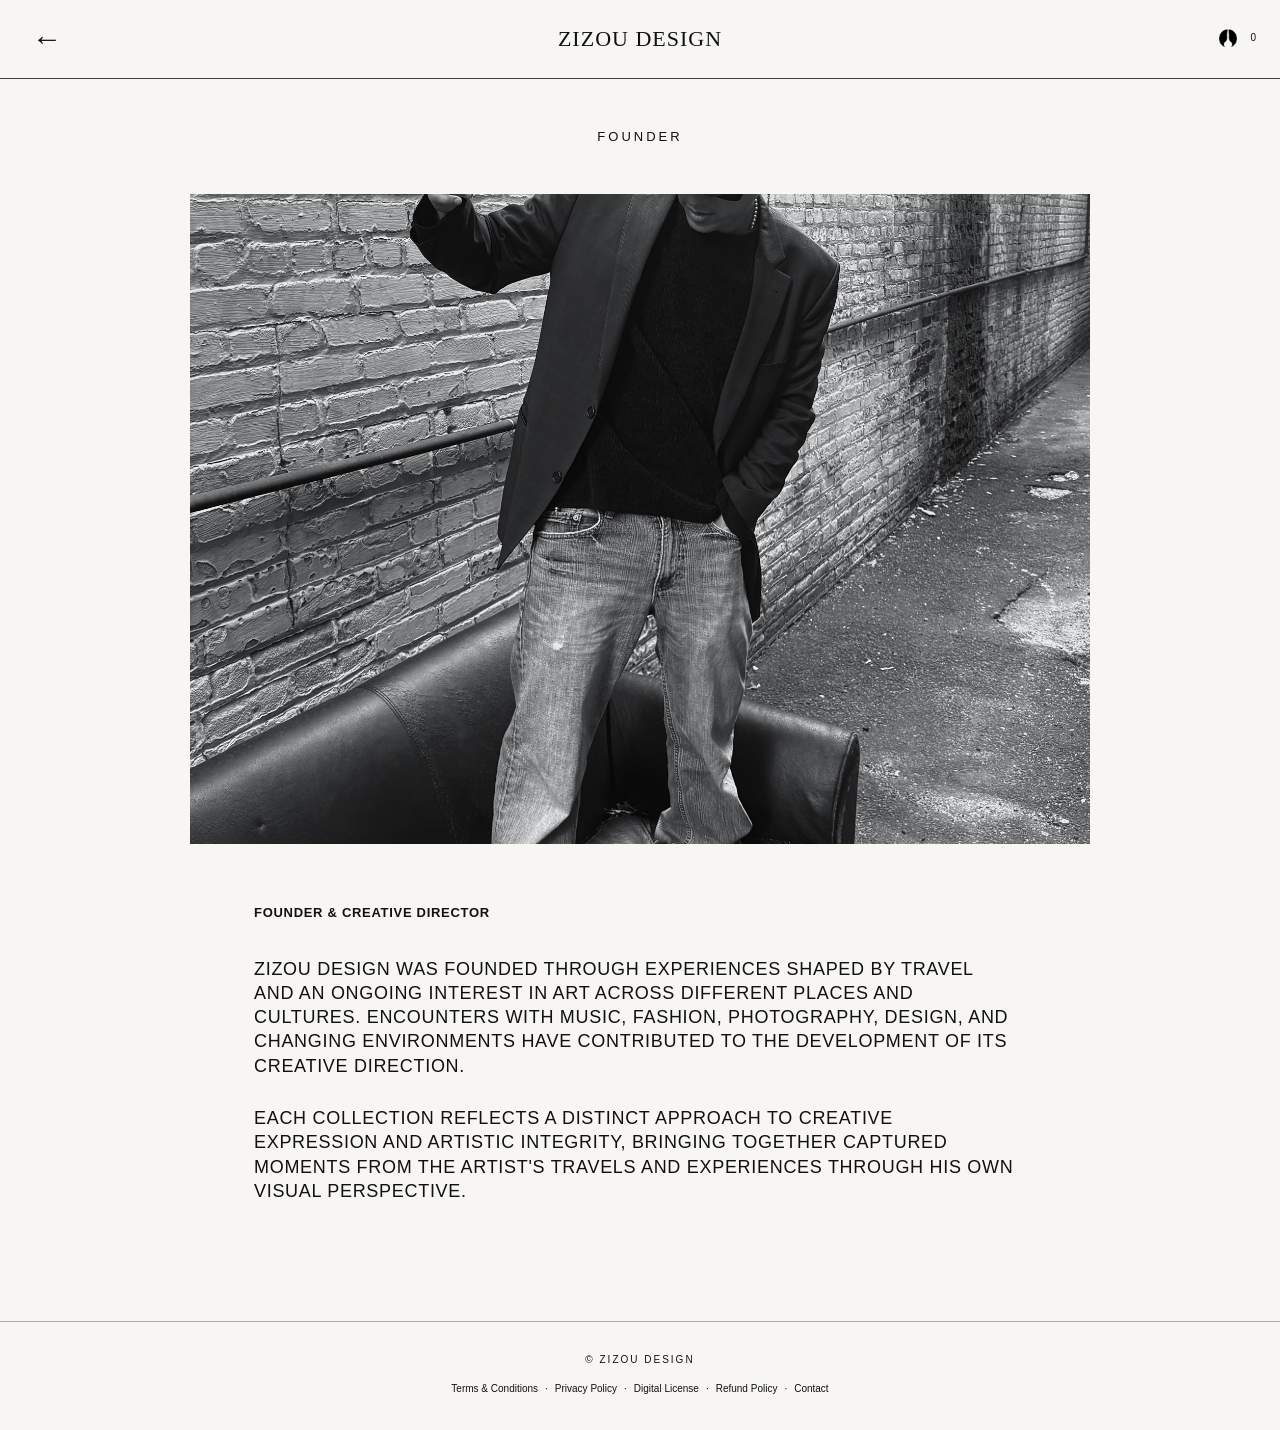
==== commit 7a612e5a: "Update about.html" ====
--- a/about.html
+++ b/about.html
@@ -9,7 +9,12 @@
 
     <title>About | ZIZOU DESIGN</title>
 
-    <link rel="stylesheet" href="style.css">
+    <link 
+        rel="stylesheet" 
+        href="style.css"
+        >
+        
+        <script src="protection.js"></script>
 </head>
 
 <body class="about-body">
--- a/style.css
+++ b/style.css
@@ -1,6 +1,31 @@
-/* =========================
-   RESET
-========================= */
+/* =========================================================
+   ZIZOU DESIGN
+   STYLE.CSS
+
+   01. GLOBAL
+   02. ARTWORK PROTECTION
+   03. HOMEPAGE
+   04. SIDE MENU
+   05. COLLECTION PAGE — SHARED
+   06. SUMMERTIDE
+   07. SEA OF SEES
+   08. ARTWORK LIGHTBOX
+   09. ARTWORK TRANSITIONS
+   10. ABOUT
+   11. LEGAL
+   12. CONTACT
+   13. FOOTER
+   14. SHOPPING BAG
+   15. MOBILE
+   16. TABLET / DESKTOP
+   17. MOTION / ACCESSIBILITY
+   18. PRINT PROTECTION
+========================================================= */
+
+
+/* =========================================================
+   01. GLOBAL RESET
+========================================================= */
 
 * {
     margin: 0;
@@ -14,55 +39,69 @@
 
 body {
     margin: 0;
+    min-height: 100%;
+
     background: #ffffff;
     color: #111111;
-    font-family: Arial, Helvetica, sans-serif;
-}
-
-
-/* =========================
-   FULL-SCREEN HERO
-========================= */
+
+    font-family:
+        Arial,
+        Helvetica,
+        sans-serif;
+}
+
+
+/* =========================================================
+   02. ARTWORK PROTECTION
+========================================================= */
+
+.protected-home-image,
+.protected-collection-image,
+.protected-lightbox-image {
+    -webkit-touch-callout: none !important;
+
+    -webkit-user-select: none !important;
+    user-select: none !important;
+}
+
+
+/* =========================================================
+   03. HOMEPAGE — HERO
+========================================================= */
 
 .hero {
     position: relative;
 
     width: 100%;
 
-    /* THIS IS WHAT MAKES THE FIRST IMAGE
-       TAKE UP THE ENTIRE SCREEN */
     height: 100vh;
     height: 100svh;
 
     overflow: hidden;
-    background: #111;
-}
-
-
-/* Hero photograph */
+
+    background: #111111;
+}
 
 .hero-image,
 .hero-video {
     position: absolute;
+
     inset: 0;
+
+    display: block;
 
     width: 100%;
     height: 100%;
 
     object-fit: cover;
     object-position: center;
-
-    display: block;
-}
-
-
-/* Slight dark overlay so white navigation
-   remains visible over bright photographs */
+}
 
 .hero::after {
     content: "";
 
     position: absolute;
+
     inset: 0;
 
     background:
@@ -70,7 +109,7 @@
             to bottom,
             rgba(0, 0, 0, 0.28) 0%,
             rgba(0, 0, 0, 0.05) 25%,
-            rgba(0, 0, 0, 0.00) 55%,
+            rgba(0, 0, 0, 0) 55%,
             rgba(0, 0, 0, 0.25) 100%
         );
 
@@ -78,9 +117,9 @@
 }
 
 
-/* =========================
-   NAVIGATION
-========================= */
+/* =========================================================
+   03. HOMEPAGE — NAVIGATION
+========================================================= */
 
 .navbar {
     position: absolute;
@@ -102,33 +141,36 @@
     align-items: center;
 
     padding:
-        max(28px, env(safe-area-inset-top))
+        max(
+            28px,
+            env(safe-area-inset-top)
+        )
         28px
         0;
 }
 
-
 .nav-left {
     display: flex;
+
     align-items: center;
+
     gap: 20px;
 
     justify-self: start;
 }
-
 
 .nav-right {
     display: flex;
+
     align-items: center;
 
     justify-self: end;
 }
 
-
-/* ZIZOU DESIGN */
-
 .logo {
-    color: white;
+    justify-self: center;
+
+    color: #ffffff;
 
     text-decoration: none;
 
@@ -144,21 +186,17 @@
     letter-spacing: 1px;
 
     white-space: nowrap;
-
-    justify-self: center;
-}
-
-
-/* Navigation buttons */
+}
 
 .icon-button,
 .bag-button {
     appearance: none;
 
     border: none;
+
     background: transparent;
 
-    color: white;
+    color: #ffffff;
 
     cursor: pointer;
 
@@ -166,27 +204,32 @@
 
     line-height: 1;
 }
-
 
 .menu-button {
     font-size: 32px;
+
     font-weight: 200;
 }
-
 
 .search-button {
     font-size: 34px;
 }
 
-
 .bag-button {
+    display: flex;
+
+    align-items: center;
+    justify-content: center;
+
+    gap: 5px;
+
     font-size: 35px;
 }
 
 
-/* =========================
-   VIEW COLLECTION BUTTON
-========================= */
+/* =========================================================
+   03. HOMEPAGE — VIEW COLLECTION BUTTON
+========================================================= */
 
 .collection-button {
     position: absolute;
@@ -194,47 +237,62 @@
     z-index: 10;
 
     left: 50%;
-    bottom: calc(6% + env(safe-area-inset-bottom));
-
-    transform: translateX(-50%);
-
-    width: min(76%, 550px);
+
+    bottom:
+        calc(
+            6%
+            +
+            env(safe-area-inset-bottom)
+        );
+
+    transform:
+        translateX(-50%);
+
+    width:
+        min(
+            76%,
+            550px
+        );
 
     padding: 20px;
 
-    border: 1px solid rgba(255, 255, 255, 0.9);
-
-    color: white;
+    border:
+        1px solid
+        rgba(255, 255, 255, 0.9);
+
+    color: #ffffff;
 
     text-align: center;
+
     text-decoration: none;
 
     font-size: 14px;
 
     letter-spacing: 4px;
 
-    background: rgba(0, 0, 0, 0.08);
+    background:
+        rgba(0, 0, 0, 0.08);
 
     transition:
         background 0.25s ease,
         color 0.25s ease;
 }
 
-
 .collection-button:hover {
-    background: white;
-    color: black;
-}
-
-
-/* =========================
-   COLLECTION
-========================= */
+    background: #ffffff;
+
+    color: #000000;
+}
+
+
+/* =========================================================
+   03. HOMEPAGE — COLLECTION
+========================================================= */
 
 .collection {
     width: 100%;
 
-    background: white;
+    background: #ffffff;
 
     padding:
         70px
@@ -242,289 +300,129 @@
         100px;
 }
 
-
 .collection-brand {
+    margin-bottom: 20px;
+
     font-size: 13px;
 
     letter-spacing: 5px;
-
-    margin-bottom: 20px;
-}
-
+}
 
 .collection h1 {
+    margin-bottom: 50px;
+
     font-family:
         "Times New Roman",
         Times,
         serif;
 
-    font-size: clamp(42px, 7vw, 72px);
+    font-size:
+        clamp(
+            42px,
+            7vw,
+            72px
+        );
 
     font-weight: 400;
-
-    margin-bottom: 50px;
-}
-
-
-/* Artwork grid */
+}
 
 .collection-grid {
     display: grid;
 
     grid-template-columns:
-        repeat(2, 1fr);
+        repeat(
+            2,
+            1fr
+        );
 
     gap:
         40px
         22px;
 }
 
+.artwork-link {
+    display: block;
+
+    width: 100%;
+
+    aspect-ratio: 4 / 5;
+
+    overflow: hidden;
+
+    text-decoration: none;
+
+    color: inherit;
+
+    -webkit-touch-callout: none;
+    -webkit-user-select: none;
+    user-select: none;
+}
+
+.artwork-link img {
+    display: block;
+
+    width: 100%;
+    height: 100%;
+
+    object-fit: cover;
+}
+
+.protected-home-image {
+    display: block;
+
+    width: 100%;
+    height: 100%;
+
+    background-size: cover;
+    background-position: center;
+    background-repeat: no-repeat;
+}
 
 .artwork img {
+    display: block;
+
     width: 100%;
 
     aspect-ratio: 4 / 5;
 
     object-fit: cover;
-
-    display: block;
-}
-
+}
 
 .artwork h2 {
+    margin-top: 14px;
+
     font-size: 17px;
 
     font-weight: 400;
-
-    margin-top: 14px;
-}
-
+}
 
 .artwork p {
+    margin-top: 8px;
+
     font-size: 16px;
-
-    margin-top: 8px;
-}
-
-
-/* =========================
-   MOBILE
-========================= */
-
-@media (max-width: 600px) {
-
-    .navbar {
-        padding-left: 18px;
-        padding-right: 18px;
-    }
-
-
-    .nav-left {
-        gap: 12px;
-    }
-
-
-    .logo {
-        font-size: 24px;
-    }
-
-
-    .menu-button {
-        font-size: 28px;
-    }
-
-
-    .search-button {
-        font-size: 29px;
-    }
-
-
-    .bag-button {
-        font-size: 30px;
-    }
-
-
-    .collection-button {
-        width: 77%;
-
-        padding: 18px 10px;
-
-        font-size: 12px;
-
-        letter-spacing: 3px;
-    }
-
-
-    .collection {
-        padding:
-            55px
-            6%
-            80px;
-    }
-
-
-    .collection h1 {
-        font-size: 43px;
-
-        margin-bottom: 40px;
-    }
-
-
-    .collection-grid {
-        gap:
-            32px
-            14px;
-    }
-
-
-    .artwork h2 {
-        font-size: 16px;
-    }
-
-}
-
-
-/* =========================
-   SIDE MENU
-========================= */
-
-.side-menu {
-    position: fixed;
-
-    top: 0;
-    left: -100%;
-
-    width: min(420px, 88%);
-    height: 100%;
-
-    background: #111111;
-
-    color: white;
-
-    padding: 35px;
-
-    z-index: 1000;
-
-    transition: left 0.35s ease;
-}
-
-
-.side-menu.open {
-    left: 0;
-}
-
-
-.close-menu {
-    border: none;
-    background: transparent;
-
-    color: white;
-
-    font-size: 40px;
-
-    cursor: pointer;
-}
-
-
-.menu-nav {
-    display: flex;
-    flex-direction: column;
-
-    gap: 28px;
-
-    margin-top: 70px;
-}
-
-
-.menu-nav > a,
-.dropdown-button {
-
-    color: white;
-
-    text-decoration: none;
-
-    font-family: Georgia, "Times New Roman", serif;
-
-    font-size: 30px;
-
-    font-weight: 400;
-}
-
-
-.dropdown-button {
-    border: none;
-    background: transparent;
-
-    width: 100%;
-
-    padding: 0;
-
-    display: flex;
-
-    justify-content: space-between;
-    align-items: center;
-
-    cursor: pointer;
-
-    text-align: left;
-}
-
-
-.dropdown-content {
-
-    display: none;
-
-    flex-direction: column;
-
-    padding:
-        18px
-        0
-        0
-        20px;
-}
-
-
-.dropdown-content.open {
-    display: flex;
-}
-
-
-.dropdown-content a {
-
-    color: rgba(255,255,255,0.7);
-
-    text-decoration: none;
-
-    font-family: Arial, Helvetica, sans-serif;
-
-    font-size: 15px;
-
-    letter-spacing: 1px;
-}
-
-
-
-/* =========================
-   VIEW FULL COLLECTION
-========================= */
+}
+
+
+/* =========================================================
+   03. HOMEPAGE — VIEW FULL COLLECTION
+========================================================= */
 
 .view-more {
+    margin-top: 55px;
 
     text-align: center;
-
-    margin-top: 55px;
-}
-
+}
 
 .view-more a {
-
     display: inline-block;
 
     padding:
         17px
         34px;
 
-    border: 1px solid #111111;
+    border:
+        1px solid
+        #111111;
 
     color: #111111;
 
@@ -533,900 +431,1450 @@
     font-size: 12px;
 
     letter-spacing: 3px;
-
-    transition: 0.25s;
-}
-
-
-.view-more a:hover {
-
-    background: #111111;
-
-    color: white;
-}
-
-
-/* =========================
-   HOMEPAGE ARTWORK PREVIEWS
-========================= */
-
-.artwork-link {
-    display: block;
-    width: 100%;
-    aspect-ratio: 4 / 5;
-    overflow: hidden;
-    text-decoration: none;
-    color: inherit;
-}
-
-.artwork-link img {
-    display: block;
-    width: 100%;
-    height: 100%;
-    object-fit: cover;
-}
-
-
-/* =========================
-   SUMMERTIDE COLLECTION PAGE
-========================= */
-
-.collection-page-nav {
-    display: grid;
-    grid-template-columns: 1fr auto 1fr;
-    align-items: center;
-
-    padding: 28px 6%;
-
-    background: white;
-}
-
-
-.back-link {
-    color: #111;
-    text-decoration: none;
-
-    font-size: 30px;
-
-    justify-self: start;
-}
-
-
-.collection-page-logo {
-    color: #111;
-    text-decoration: none;
-
-    font-family: Georgia, "Times New Roman", serif;
-
-    font-size: 26px;
-
-    letter-spacing: 1px;
-
-    justify-self: center;
-
-    white-space: nowrap;
-}
-
-
-.collection-page-spacer {
-    justify-self: end;
-}
-
-
-
-.collection-page {
-    padding:
-        60px
-        6%
-        100px;
-}
-
-
-.collection-page-label {
-    font-size: 12px;
-
-    letter-spacing: 5px;
-
-    margin-bottom: 18px;
-}
-
-
-.collection-page h1 {
-    font-family: Georgia, "Times New Roman", serif;
-
-    font-size: clamp(48px, 9vw, 84px);
-
-    font-weight: 400;
-
-    margin-bottom: 55px;
-}
-
-
-
-/* =========================
-   FULL COLLECTION GRID
-========================= */
-
-.full-collection-grid {
-    display: grid;
-
-    grid-template-columns:
-        repeat(2, 1fr);
-
-    gap:
-        42px
-        18px;
-}
-
-
-.collection-item {
-    border: none;
-    background: none;
-
-    padding: 0;
-
-    text-align: left;
-
-    cursor: pointer;
-}
-
-
-.collection-item img {
-    width: 100%;
-
-    aspect-ratio: 4 / 5;
-
-    object-fit: cover;
-
-    display: block;
-}
-
-
-/* =========================
-   PRODUCT INFORMATION
-========================= */
-
-.collection-product {
-    width: 100%;
-}
-
-
-.product-info {
-    padding-top: 14px;
-}
-
-
-.product-title {
-    font-size: 16px;
-    font-weight: 400;
-    line-height: 1.3;
-}
-
-
-.product-price {
-    margin-top: 5px;
-
-    font-size: 14px;
-    line-height: 1.3;
-}
-
-
-.add-to-bag {
-    width: 100%;
-
-    margin-top: 18px;
-    padding: 15px 12px;
-
-    border: 1px solid #111111;
-
-    background: #111111;
-    color: #ffffff;
-
-    font-family: Arial, Helvetica, sans-serif;
-
-    font-size: 11px;
-
-    letter-spacing: 2.5px;
-
-    cursor: pointer;
 
     transition:
         background 0.25s ease,
         color 0.25s ease;
 }
 
-
-.add-to-bag:hover {
+.view-more a:hover {
+    background: #111111;
+
+    color: #ffffff;
+}
+
+
+/* =========================================================
+   04. SIDE MENU
+========================================================= */
+
+.side-menu {
+    position: fixed;
+
+    top: 0;
+    left: 0;
+
+    width:
+        min(
+            420px,
+            88%
+        );
+
+    height: 100%;
+
+    background: #111111;
+
+    color: #ffffff;
+
+    padding: 35px;
+
+    z-index: 1000;
+
+    transform:
+        translateX(-100%);
+
+    transition:
+        transform 0.35s ease;
+}
+
+.side-menu.open {
+    transform:
+        translateX(0);
+}
+
+.close-menu {
+    border: none;
+
     background: transparent;
-    color: #111111;
-}
-
-
-
-/* ==========================================
-   SUMMERTIDE ARTWORK / PRODUCT VIEW
-========================================== */
-
-.lightbox {
-    position: fixed;
-    inset: 0;
-
-    z-index: 5000;
-
-    display: none;
-
-    background: #000000;
+
     color: #ffffff;
 
-    overflow-y: auto;
-    overflow-x: hidden;
-
-    -webkit-overflow-scrolling: touch;
-}
-
-
-.lightbox.open {
-    display: block;
-}
-
-
-/* ==========================================
-   BLACK IMAGE AREA
-========================================== */
-
-.artwork-viewer {
-    min-height: auto;
-    height: 82svh;
-
-    padding:
-        45px
-        12px
-        15px;
-}
-
+    font-size: 40px;
+
+    cursor: pointer;
+}
+
+.menu-nav {
     display: flex;
-    align-items: center;
-    justify-content: center;
-}
-
-
-.lightbox-content {
-    width: 100%;
-    max-width: none;
-}
-
-
-.lightbox-content img {
-    width: calc(100vw - 24px);
-    height: auto;
-    max-width: none;
-    max-height: 88svh;
-    object-fit: contain;
-}
-
-
-/* IMAGE COUNTER */
-
-.lightbox-counter {
-    margin-top: 18px;
-
-    color: rgba(255, 255, 255, 0.65);
-
-    font-size: 11px;
-
-    letter-spacing: 2px;
-}
-
-
-/* CLOSE BUTTON */
-
-.lightbox-close {
-    position: fixed;
-
-    top: max(20px, env(safe-area-inset-top));
-    right: 24px;
-
-    z-index: 5100;
-
-    border: none;
-    background: transparent;
-
+
+    flex-direction: column;
+
+    gap: 28px;
+
+    margin-top: 70px;
+}
+
+.menu-nav > a,
+.dropdown-button {
     color: #ffffff;
 
-    font-size: 38px;
-    font-weight: 200;
-
-    line-height: 1;
-
-    cursor: pointer;
-}
-
-
-/* GALLERY ARROWS */
-
-.lightbox-arrow {
-    position: absolute;
-
-    top: 50%;
-
-    transform: translateY(-50%);
-
-    z-index: 5;
-
-    border: none;
-    background: transparent;
-
-    color: #ffffff;
-
-    font-size: 50px;
-    font-weight: 200;
-
-    cursor: pointer;
-
-    padding: 15px;
-}
-
-
-.lightbox-prev {
-    left: 14px;
-}
-
-
-.lightbox-next {
-    right: 14px;
-}
-
-
-
-/* ==========================================
-   WHITE ARTWORK INFORMATION
-========================================== */
-
-.artwork-product-info {
-    width: 100%;
-
-    background: #ffffff;
-    color: #111111;
-
-    padding:
-        65px
-        max(6%, calc((100% - 1100px) / 2))
-        max(90px, env(safe-area-inset-bottom));
-}
-
-
-/* ARTWORK NAME */
-
-.artwork-product-info h2 {
-    margin: 0;
+    text-decoration: none;
 
     font-family:
         Georgia,
         "Times New Roman",
         serif;
 
-    font-size: clamp(32px, 5vw, 48px);
+    font-size: 30px;
 
     font-weight: 400;
-
-    line-height: 1.1;
-}
-
-
-/* PRICE */
-
-.artwork-price {
-    margin-top: 12px;
-
-    font-size: 14px;
-
-    letter-spacing: 0.3px;
-}
-
-
-/* ADD TO BAG */
-
-.artwork-add-to-bag {
+}
+
+
+/* =========================================================
+   04. SIDE MENU — COLLECTION DROPDOWN
+========================================================= */
+
+.dropdown-button {
     width: 100%;
 
-    margin-top: 30px;
-
-    padding: 18px 15px;
-
-    border: 1px solid #111111;
-
-    background: #111111;
-    color: #ffffff;
+    padding: 0;
+
+    border: none;
+
+    background: transparent;
+
+    display: flex;
+
+    justify-content: space-between;
+    align-items: center;
+
+    cursor: pointer;
+
+    text-align: left;
+}
+
+.dropdown-content {
+    display: flex;
+
+    flex-direction: column;
+
+    gap: 8px;
+
+    max-height: 0;
+
+    overflow: hidden;
+
+    opacity: 0;
+
+    visibility: hidden;
+
+    pointer-events: none;
+
+    padding:
+        0
+        0
+        0
+        20px;
+
+    transition:
+        max-height 0.3s ease,
+        opacity 0.25s ease,
+        padding-top 0.3s ease;
+}
+
+.dropdown-content.open {
+    max-height: 120px;
+
+    opacity: 1;
+
+    visibility: visible;
+
+    pointer-events: auto;
+
+    padding-top: 18px;
+}
+
+.dropdown-content a {
+    display: block;
+
+    color:
+        rgba(
+            255,
+            255,
+            255,
+            0.7
+        );
+
+    text-decoration: none;
 
     font-family:
         Arial,
         Helvetica,
         sans-serif;
 
-    font-size: 11px;
-
-    letter-spacing: 3px;
-
-    cursor: pointer;
-
-    transition:
-        background 0.25s ease,
-        color 0.25s ease;
-}
-
-
-.artwork-add-to-bag:hover {
-    background: #ffffff;
+    font-size: 15px;
+
+    letter-spacing: 1px;
+}
+
+
+/* =========================================================
+   05. COLLECTION PAGE — SHARED NAVIGATION
+========================================================= */
+
+.collection-page-nav {
+    position: relative;
+
+    z-index: 1;
+
+    display: grid;
+
+    grid-template-columns:
+        1fr
+        auto
+        1fr;
+
+    align-items: center;
+
+    padding:
+        28px
+        6%;
+
+    background:
+        rgba(
+            255,
+            255,
+            255,
+            0.82
+        );
+
+    backdrop-filter:
+        blur(8px);
+
+    -webkit-backdrop-filter:
+        blur(8px);
+}
+
+.back-link {
+    justify-self: start;
+
     color: #111111;
-}
-
-
-/* ARTWORK DESCRIPTION */
-
-.artwork-description {
-    max-width: 720px;
-
-    margin:
-        35px
-        0
-        45px;
+
+    text-decoration: none;
+
+    font-size: 30px;
+}
+
+.collection-page-logo {
+    justify-self: center;
+
+    color: #111111;
+
+    text-decoration: none;
 
     font-family:
         Georgia,
         "Times New Roman",
         serif;
 
-    font-size: 17px;
-
-    line-height: 1.6;
-}
-
-
-/* ==========================================
-   PRODUCT ACCORDIONS
-========================================== */
-
-.artwork-accordion {
+    font-size: 26px;
+
+    letter-spacing: 1px;
+
+    white-space: nowrap;
+}
+
+.collection-page-spacer {
+    justify-self: end;
+}
+
+
+/* =========================================================
+   06. SUMMERTIDE — CINEMATIC INTRO
+========================================================= */
+
+body.summertide-intro-active {
+    overflow: hidden;
+}
+
+.summertide-intro {
+    position: fixed;
+
+    inset: 0;
+
     width: 100%;
 
-    border-top:
-        1px solid
-        rgba(17, 17, 17, 0.35);
-}
-
-
-.artwork-accordion:last-child {
-    border-bottom:
-        1px solid
-        rgba(17, 17, 17, 0.35);
-}
-
-
-.accordion-button {
-    appearance: none;
+    height: 100vh;
+    height: 100svh;
+
+    z-index: 20000;
+
+    overflow: hidden;
+
+    background: #111111;
+
+    pointer-events: none;
+
+    opacity: 1;
+
+    transition:
+        opacity
+        1.8s
+        cubic-bezier(
+            0.16,
+            1,
+            0.3,
+            1
+        );
+}
+
+.summertide-intro-image {
+    position: absolute;
+
+    inset: 0;
 
     width: 100%;
-
-    display: flex;
-    align-items: center;
-    justify-content: space-between;
-
-    padding:
-        22px
-        0;
-
-    border: none;
-    background: transparent;
-
-    color: #111111;
-
-    font-family:
-        Arial,
-        Helvetica,
-        sans-serif;
-
-    font-size: 12px;
-
-    letter-spacing: 1.5px;
-
-    text-align: left;
-
-    cursor: pointer;
-}
-
-
-.accordion-symbol {
-    margin-left: 20px;
-
-    font-size: 20px;
-    font-weight: 300;
-
-    line-height: 1;
-}
-
-
-/* CLOSED BY DEFAULT */
-
-.accordion-content {
-    max-height: 0;
-
-    overflow: hidden;
+    height: 100%;
+
+    background-size: cover;
+    background-position: center;
+    background-repeat: no-repeat;
 
     opacity: 0;
 
+    transform:
+        scale(1.07);
+
+    filter:
+        blur(4px);
+
     transition:
-        max-height 0.4s ease,
-        opacity 0.3s ease;
-}
-
-
-.artwork-accordion.open
-.accordion-content {
-    opacity: 1;
-}
-
-
-/* ARTWORK SPECIFICATION ROWS */
-
-.artwork-spec {
-    display: grid;
-
-    grid-template-columns:
-        minmax(120px, 0.7fr)
-        1.3fr;
-
-    gap: 25px;
-
-    padding:
-        8px
-        0;
-
-    font-size: 13px;
-
-    line-height: 1.5;
-}
-
-
-.artwork-spec span:first-child {
-    color:
-        rgba(17, 17, 17, 0.58);
-}
-
-
-/* NOTES INSIDE DROPDOWNS */
-
-.accordion-note {
-    max-width: 720px;
-
-    padding-bottom: 18px;
-
-    font-size: 13px;
-
-    line-height: 1.65;
-
-    color:
-        rgba(17, 17, 17, 0.78);
-}
-
-
-.accordion-content
-.artwork-spec:last-child,
-.accordion-content
-.accordion-note:last-child {
-    margin-bottom: 22px;
-}
-
-
-
-/* ==========================================
-   ARTWORK VIEW — MOBILE
-========================================== */
-
-@media (max-width: 600px) {
-
-    .artwork-viewer {
-        min-height: 100svh;
-
-        padding:
-            max(65px, env(safe-area-inset-top))
-            38px
-            45px;
-    }
-
-
-    .lightbox-content {
-        width: 100%;
-    }
-
-
-    .lightbox-content img {
-        max-width: 100%;
-        max-height: 72svh;
-    }
-
-
-    .lightbox-close {
-        top:
-            max(
-                18px,
-                env(safe-area-inset-top)
-            );
-
-        right: 18px;
-
-        font-size: 36px;
-    }
-
-
-    .lightbox-arrow {
-        font-size: 40px;
-
-        padding: 8px;
-    }
-
-
-    .lightbox-prev {
-        left: 3px;
-    }
-
-
-    .lightbox-next {
-        right: 3px;
-    }
-
-
-    .artwork-product-info {
-        padding:
-            45px
-            6%
-            max(
-                75px,
-                env(safe-area-inset-bottom)
-            );
-    }
-
-
-    .artwork-product-info h2 {
-        font-size: 34px;
-    }
-
-
-    .artwork-price {
-        margin-top: 9px;
-
-        font-size: 13px;
-    }
-
-
-    .artwork-add-to-bag {
-        margin-top: 25px;
-
-        padding: 17px 12px;
-    }
-
-
-    .artwork-description {
-        margin:
-            30px
-            0
-            38px;
-
-        font-size: 16px;
-
-        line-height: 1.55;
-    }
-
-
-    .accordion-button {
-        padding:
-            20px
-            0;
-
-        font-size: 11px;
-
-        letter-spacing: 1.2px;
-    }
-
-
-    .artwork-spec {
-        grid-template-columns:
-            105px
-            1fr;
-
-        gap: 15px;
-
-        font-size: 12px;
-    }
-
-
-    .accordion-note {
-        font-size: 12px;
-
-        line-height: 1.6;
-    }
-
-}
-
-
-
-.lightbox-content {
-    width: 90%;
-}
-
-.lightbox-content img {
-    max-height: 72vh;
-}
-
-}
-
-
-/* ==========================================
-   ZIZOU CINEMATIC ARTWORK TRANSITION
-========================================== */
-
-
-/*
-   Temporary copy of the thumbnail.
-
-   It begins exactly where the artwork was
-   tapped and smoothly travels toward the
-   gallery.
-*/
-
-.transition-artwork {
-
-    position: fixed;
-
-    z-index: 10000;
-
-    object-fit: cover;
-
-    margin: 0;
-
-    pointer-events: none;
-
-    transform-origin: center center;
-
-    transition:
-
-        top 2.2s
+        opacity
+        1.6s
         cubic-bezier(
             0.16,
             1,
             0.3,
             1
         ),
-
-        left 2.2s
+        transform
+        4.8s
         cubic-bezier(
             0.16,
             1,
             0.3,
             1
         ),
-
-        width 2.2s
+        filter
+        1.8s
+        ease;
+
+    -webkit-touch-callout: none;
+    -webkit-user-select: none;
+    user-select: none;
+}
+
+.summertide-intro.is-visible
+.summertide-intro-image {
+    opacity: 1;
+
+    transform:
+        scale(1.015);
+
+    filter:
+        blur(0);
+}
+
+.summertide-intro.is-leaving {
+    opacity: 0;
+}
+
+.summertide-intro.is-leaving
+.summertide-intro-image {
+    transform:
+        scale(1);
+
+    filter:
+        blur(1px);
+}
+
+
+/* =========================================================
+   06. SUMMERTIDE — PERMANENT BACKGROUND
+========================================================= */
+
+.summertide-background {
+    position: fixed;
+
+    inset: 0;
+
+    width: 100%;
+
+    height: 100vh;
+    height: 100dvh;
+
+    background:
+        linear-gradient(
+            rgba(
+                255,
+                255,
+                255,
+                0.76
+            ),
+            rgba(
+                255,
+                255,
+                255,
+                0.76
+            )
+        ),
+        url(
+            "images/IMG_2322.jpeg"
+        );
+
+    background-size: cover;
+
+    background-position: center;
+
+    background-repeat: no-repeat;
+
+    z-index: 0;
+
+    pointer-events: none;
+}
+
+
+/* =========================================================
+   06. SUMMERTIDE — COLLECTION PAGE
+========================================================= */
+
+.collection-page {
+    position: relative;
+
+    z-index: 1;
+
+    background: transparent;
+
+    padding:
+        60px
+        6%
+        100px;
+}
+
+.collection-page-label {
+    margin-bottom: 18px;
+
+    font-size: 12px;
+
+    letter-spacing: 5px;
+}
+
+.collection-page h1 {
+    margin-bottom: 55px;
+
+    font-family:
+        Georgia,
+        "Times New Roman",
+        serif;
+
+    font-size:
+        clamp(
+            48px,
+            9vw,
+            84px
+        );
+
+    font-weight: 400;
+}
+
+
+/* =========================================================
+   06. SUMMERTIDE — COLLECTION GRID
+========================================================= */
+
+.full-collection-grid {
+    display: grid;
+
+    grid-template-columns:
+        repeat(
+            2,
+            1fr
+        );
+
+    gap:
+        42px
+        18px;
+}
+
+.collection-product {
+    width: 100%;
+}
+
+.collection-item {
+    display: block;
+
+    width: 100%;
+
+    padding: 0;
+
+    border: none;
+
+    background: transparent;
+
+    text-align: left;
+
+    cursor: pointer;
+}
+
+.protected-collection-image {
+    display: block;
+
+    width: 100%;
+
+    aspect-ratio: 4 / 5;
+
+    background-size: cover;
+
+    background-position: center;
+
+    background-repeat: no-repeat;
+}
+
+.product-info {
+    padding-top: 14px;
+}
+
+.product-title {
+    font-size: 16px;
+
+    font-weight: 400;
+
+    line-height: 1.3;
+}
+
+.product-price {
+    margin-top: 5px;
+
+    font-size: 14px;
+
+    line-height: 1.3;
+}
+
+.collection-product
+.add-to-bag {
+    display: none;
+}
+
+
+/* =========================================================
+   07. SEA OF SEES — CINEMATIC INTRO
+========================================================= */
+
+body.sea-intro-active {
+    overflow: hidden;
+}
+
+.sea-intro {
+    position: fixed;
+
+    inset: 0;
+
+    width: 100%;
+
+    height: 100vh;
+    height: 100svh;
+
+    z-index: 20000;
+
+    overflow: hidden;
+
+    background: #111111;
+
+    pointer-events: none;
+
+    opacity: 1;
+
+    transition:
+        opacity
+        1.8s
+        cubic-bezier(
+            0.16,
+            1,
+            0.3,
+            1
+        );
+}
+
+
+/* =========================================================
+   07. SEA OF SEES — IPHONE INTRO COVER
+========================================================= */
+
+.sea-intro-image {
+    position: absolute;
+
+    inset: 0;
+
+    width: 100%;
+    height: 100%;
+
+    background-image:
+        url(
+            "images/sea of sees cover art.PNG"
+        );
+
+    background-size: cover;
+
+    background-position: center;
+
+    background-repeat: no-repeat;
+
+    opacity: 0;
+
+    transform:
+        scale(1);
+
+    filter:
+        blur(4px);
+
+    transition:
+        opacity
+        1.6s
         cubic-bezier(
             0.16,
             1,
             0.3,
             1
         ),
-
-        height 2.2s
+        filter
+        1.8s
+        ease;
+
+    -webkit-touch-callout: none;
+    -webkit-user-select: none;
+    user-select: none;
+}
+
+.sea-intro.is-visible
+.sea-intro-image {
+    opacity: 1;
+
+    transform:
+        scale(1);
+
+    filter:
+        blur(0);
+}
+
+.sea-intro.is-leaving {
+    opacity: 0;
+}
+
+.sea-intro.is-leaving
+.sea-intro-image {
+    transform:
+        scale(1);
+
+    filter:
+        blur(1px);
+}
+
+
+/* =========================================================
+   07. SEA OF SEES — PAGE
+========================================================= */
+
+.sea-of-sees-body {
+    min-height: 100%;
+
+    background: #091014;
+
+    color: #ffffff;
+}
+
+
+/* =========================================================
+   07. SEA OF SEES — PERMANENT BACKGROUND
+========================================================= */
+
+.sea-of-sees-background {
+    position: fixed;
+
+    inset: 0;
+
+    width: 100%;
+
+    height: 100vh;
+    height: 100dvh;
+
+    background-color:
+        #091014;
+
+    background-image:
+        linear-gradient(
+            rgba(
+                0,
+                0,
+                0,
+                0.35
+            ),
+            rgba(
+                0,
+                0,
+                0,
+                0.45
+            )
+        ),
+        url(
+            "images/sea of sees background.JPG"
+        );
+
+    background-size: cover;
+
+    background-position: center;
+
+    background-repeat: no-repeat;
+
+    z-index: 0;
+
+    pointer-events: none;
+}
+
+
+/* =========================================================
+   07. SEA OF SEES — NAVIGATION
+========================================================= */
+
+.sea-of-sees-body
+.collection-page-nav {
+    position: relative;
+
+    z-index: 2;
+
+    background:
+        rgba(
+            0,
+            0,
+            0,
+            0.10
+        );
+
+    border: none;
+
+    backdrop-filter:
+        blur(5px);
+
+    -webkit-backdrop-filter:
+        blur(5px);
+}
+
+.sea-of-sees-body
+.back-link,
+.sea-of-sees-body
+.collection-page-logo {
+    color: #ffffff;
+}
+
+
+/* =========================================================
+   07. SEA OF SEES — COMING SOON
+========================================================= */
+
+.coming-soon-page {
+    position: relative;
+
+    z-index: 1;
+
+    width: 100%;
+
+    min-height: 115svh;
+
+    display: grid;
+
+    place-items: center;
+
+    padding:
+        60px
+        24px
+        100px;
+
+    background: transparent;
+
+    color: #ffffff;
+
+    text-align: center;
+}
+
+.coming-soon-content {
+    width: 100%;
+
+    max-width: 500px;
+
+    margin:
+        0
+        auto;
+
+    text-align: center;
+}
+
+.coming-soon-content h1 {
+    margin: 0;
+
+    font-family:
+        Georgia,
+        "Times New Roman",
+        serif;
+
+    font-size:
+        clamp(
+            28px,
+            5vw,
+            42px
+        );
+
+    font-weight: 400;
+
+    line-height: 1.1;
+
+    letter-spacing: 0.5px;
+}
+
+.coming-soon-status {
+    margin-top: 16px;
+
+    font-family:
+        Arial,
+        Helvetica,
+        sans-serif;
+
+    font-size: 10px;
+
+    font-weight: 400;
+
+    letter-spacing: 4px;
+
+    line-height: 1;
+
+    text-align: center;
+
+    opacity: 0.8;
+}
+
+
+/* =========================================================
+   07. SEA OF SEES — FOOTER
+========================================================= */
+
+.sea-of-sees-body
+.site-footer {
+    position: relative;
+
+    z-index: 2;
+
+    background:
+        rgba(
+            0,
+            0,
+            0,
+            0.18
+        );
+
+    color: #ffffff;
+
+    border-top:
+        1px solid
+        rgba(
+            255,
+            255,
+            255,
+            0.22
+        );
+
+    backdrop-filter:
+        blur(5px);
+
+    -webkit-backdrop-filter:
+        blur(5px);
+}
+
+.sea-of-sees-body
+.site-footer a,
+.sea-of-sees-body
+.site-footer span {
+    color: #ffffff;
+}
+
+
+/* =========================================================
+   08. ARTWORK LIGHTBOX — CONTAINER
+========================================================= */
+
+.lightbox {
+    position: fixed;
+
+    inset: 0;
+
+    z-index: 5000;
+
+    display: none;
+
+    background: #ffffff;
+
+    color: #111111;
+
+    overflow-y: auto;
+
+    overflow-x: hidden;
+
+    -webkit-overflow-scrolling:
+        touch;
+}
+
+.lightbox.open {
+    display: block;
+}
+
+
+/* =========================================================
+   08. ARTWORK LIGHTBOX — IMAGE AREA
+========================================================= */
+
+.artwork-viewer {
+    position: relative;
+
+    width: 100%;
+
+    height: auto;
+
+    min-height: 0;
+
+    padding: 0;
+
+    display: block;
+
+    background: #f3f1ed;
+}
+
+.lightbox-content {
+    position: relative;
+
+    width: 100%;
+
+    max-width: none;
+
+    margin: 0;
+}
+
+.protected-lightbox-image {
+    display: block;
+
+    width: 100%;
+
+    aspect-ratio: 4 / 5;
+
+    margin: 0;
+
+    background-color:
+        #f3f1ed;
+
+    background-size: contain;
+
+    background-position: center;
+
+    background-repeat: no-repeat;
+
+    transform:
+        scale(1);
+
+    transform-origin: center;
+
+    transition:
+        opacity 0.8s ease,
+        transform
+        1.25s
+        cubic-bezier(
+            0.16,
+            1,
+            0.3,
+            1
+        );
+}
+
+
+/* =========================================================
+   08. ARTWORK LIGHTBOX — IMAGE COUNTER
+========================================================= */
+
+.lightbox-counter {
+    position: absolute;
+
+    right: 16px;
+
+    bottom: 16px;
+
+    margin: 0;
+
+    color: #ffffff;
+
+    font-family:
+        Arial,
+        Helvetica,
+        sans-serif;
+
+    font-size: 11px;
+
+    font-weight: 400;
+
+    letter-spacing: 0;
+
+    line-height: 1;
+
+    z-index: 20;
+
+    text-shadow:
+        0
+        1px
+        4px
+        rgba(
+            0,
+            0,
+            0,
+            0.35
+        );
+}
+
+
+/* =========================================================
+   08. ARTWORK LIGHTBOX — CLOSE BUTTON
+========================================================= */
+
+.lightbox-close {
+    position: fixed;
+
+    top:
+        max(
+            72px,
+            calc(
+                env(safe-area-inset-top)
+                +
+                34px
+            )
+        );
+
+    right: 16px;
+
+    z-index: 5600;
+
+    width: 42px;
+
+    height: 42px;
+
+    display: flex;
+
+    align-items: center;
+
+    justify-content: center;
+
+    padding: 0;
+
+    border: none;
+
+    background: transparent;
+
+    color: #111111;
+
+    font-size: 34px;
+
+    font-weight: 200;
+
+    line-height: 1;
+
+    cursor: pointer;
+}
+
+
+/* =========================================================
+   08. ARTWORK LIGHTBOX — GALLERY ARROWS
+========================================================= */
+
+.lightbox-arrow {
+    position: absolute;
+
+    top: 50%;
+
+    transform:
+        translateY(-50%);
+
+    z-index: 20;
+
+    border: none;
+
+    background: transparent;
+
+    color: #ffffff;
+
+    font-size: 40px;
+
+    font-weight: 200;
+
+    line-height: 1;
+
+    cursor: pointer;
+
+    padding: 10px;
+
+    text-shadow:
+        0
+        1px
+        5px
+        rgba(
+            0,
+            0,
+            0,
+            0.35
+        );
+}
+
+.lightbox-prev {
+    left: 2px;
+}
+
+.lightbox-next {
+    right: 2px;
+}
+
+
+/* =========================================================
+   08. ARTWORK LIGHTBOX — PRODUCT INFORMATION
+========================================================= */
+
+.artwork-product-info {
+    width: 100%;
+
+    margin: 0;
+
+    background: #ffffff;
+
+    color: #111111;
+
+    padding:
+        28px
+        4%
+        max(
+            90px,
+            env(safe-area-inset-bottom)
+        );
+}
+
+.artwork-product-info h2 {
+    margin: 0;
+
+    font-family:
+        Arial,
+        Helvetica,
+        sans-serif;
+
+    font-size: 22px;
+
+    font-weight: 400;
+
+    line-height: 1.1;
+}
+
+.artwork-price {
+    margin-top: 4px;
+
+    font-size: 17px;
+
+    letter-spacing: 0;
+}
+
+
+/* =========================================================
+   08. ARTWORK LIGHTBOX — ADD TO BAG
+========================================================= */
+
+.artwork-add-to-bag {
+    width: 100%;
+
+    margin-top: 36px;
+
+    padding:
+        17px
+        15px;
+
+    border: none;
+
+    background: #111111;
+
+    color: #ffffff;
+
+    font-family:
+        Arial,
+        Helvetica,
+        sans-serif;
+
+    font-size: 12px;
+
+    letter-spacing: 1px;
+
+    cursor: pointer;
+
+    transition:
+        background 0.25s ease,
+        color 0.25s ease;
+}
+
+.artwork-add-to-bag:hover {
+    background: #222222;
+
+    color: #ffffff;
+}
+
+
+/* =========================================================
+   08. ARTWORK LIGHTBOX — DESCRIPTION
+========================================================= */
+
+.artwork-description {
+    max-width: 720px;
+
+    margin:
+        20px
+        0
+        38px;
+
+    font-family:
+        Georgia,
+        "Times New Roman",
+        serif;
+
+    font-size: 16px;
+
+    line-height: 1.55;
+}
+
+
+/* =========================================================
+   08. ARTWORK LIGHTBOX — ACCORDIONS
+========================================================= */
+
+.artwork-accordion {
+    width: 100%;
+
+    border-top:
+        1px solid
+        rgba(
+            17,
+            17,
+            17,
+            0.35
+        );
+}
+
+.artwork-accordion:last-child {
+    border-bottom:
+        1px solid
+        rgba(
+            17,
+            17,
+            17,
+            0.35
+        );
+}
+
+.accordion-button {
+    appearance: none;
+
+    width: 100%;
+
+    display: flex;
+
+    align-items: center;
+
+    justify-content: space-between;
+
+    padding:
+        22px
+        0;
+
+    border: none;
+
+    background: transparent;
+
+    color: #111111;
+
+    font-family:
+        Arial,
+        Helvetica,
+        sans-serif;
+
+    font-size: 12px;
+
+    letter-spacing: 1.5px;
+
+    text-align: left;
+
+    cursor: pointer;
+}
+
+.accordion-symbol {
+    margin-left: 20px;
+
+    font-size: 20px;
+
+    font-weight: 300;
+
+    line-height: 1;
+}
+
+.accordion-content {
+    max-height: 0;
+
+    overflow: hidden;
+
+    opacity: 0;
+
+    transition:
+        max-height 0.4s ease,
+        opacity 0.3s ease;
+}
+
+.artwork-accordion.open
+.accordion-content {
+    opacity: 1;
+}
+
+.artwork-spec {
+    display: grid;
+
+    grid-template-columns:
+        minmax(
+            120px,
+            0.7fr
+        )
+        1.3fr;
+
+    gap: 25px;
+
+    padding:
+        8px
+        0;
+
+    font-size: 13px;
+
+    line-height: 1.5;
+}
+
+.artwork-spec
+span:first-child {
+    color:
+        rgba(
+            17,
+            17,
+            17,
+            0.58
+        );
+}
+
+.accordion-note {
+    max-width: 720px;
+
+    padding-bottom: 18px;
+
+    font-size: 13px;
+
+    line-height: 1.65;
+
+    color:
+        rgba(
+            17,
+            17,
+            17,
+            0.78
+        );
+}
+
+.accordion-content
+.artwork-spec:last-child,
+.accordion-content
+.accordion-note:last-child {
+    margin-bottom: 22px;
+}
+
+
+/* =========================================================
+   09. ARTWORK TRANSITIONS — OPENING
+========================================================= */
+
+.transition-artwork {
+    position: fixed;
+
+    z-index: 10000;
+
+    object-fit: cover;
+
+    margin: 0;
+
+    pointer-events: none;
+
+    transform-origin:
+        center center;
+
+    transition:
+        top
+        2.2s
         cubic-bezier(
             0.16,
             1,
             0.3,
             1
         ),
-
-        transform 2.2s
+        left
+        2.2s
         cubic-bezier(
             0.16,
             1,
             0.3,
             1
         ),
-
-        opacity 1.1s ease;
-
-}
-
-
-/*
-   Preview dissolves while room appears.
-*/
-
-.transition-artwork-fade {
-
-    opacity: 0;
-
-    transform:
-        scale(0.96);
-
-}
-
-
-
-/* ==========================================
-   LIGHTBOX DURING OPENING
-========================================== */
-
-.lightbox.transition-opening {
-
-    background:
-        rgba(
-            0,
-            0,
-            0,
-            0
-        );
-
-    animation:
-        galleryBackground
-        1s
-        forwards;
-
-}
-
-
-@keyframes galleryBackground {
-
-    from {
-
-        background:
-            rgba(
-                0,
-                0,
-                0,
-                0
-            );
-
-    }
-
-
-    to {
-
-        background:
-            rgba(
-                0,
-                0,
-                0,
-                0.96
-            );
-
-    }
-
-}
-
-
-
-/* ==========================================
-   MOCK ROOM REVEAL
-========================================== */
-
-.lightbox-content img {
-
-    transform: scale(1);
-
-    transform-origin: center;
-
-    transition:
-        opacity 0.8s ease,
-        transform 1.25s
+        width
+        2.2s
         cubic-bezier(
             0.16,
             1,
             0.3,
             1
-        );
-
-}
-
-
-.lightbox-content img.room-image-reveal {
-
+        ),
+        height
+        2.2s
+        cubic-bezier(
+            0.16,
+            1,
+            0.3,
+            1
+        ),
+        transform
+        2.2s
+        cubic-bezier(
+            0.16,
+            1,
+            0.3,
+            1
+        ),
+        opacity
+        1.1s
+        ease;
+}
+
+.transition-artwork-fade {
+    opacity: 0;
+
+    transform:
+        scale(0.96);
+}
+
+.lightbox.transition-opening {
+    background: #ffffff;
+}
+
+
+/* =========================================================
+   09. ARTWORK TRANSITIONS — ROOM IMAGE
+========================================================= */
+
+.protected-lightbox-image.room-image-reveal {
     animation:
         roomRevealSmooth
         1.8s
@@ -1436,14 +1884,11 @@
             0.3,
             1
         );
-
-}
-
+}
 
 @keyframes roomRevealSmooth {
 
     0% {
-
         opacity: 0;
 
         transform:
@@ -1451,22 +1896,16 @@
 
         filter:
             blur(5px);
-
-    }
-
+    }
 
     50% {
-
         opacity: 0.65;
 
         filter:
             blur(2px);
-
-    }
-
+    }
 
     100% {
-
         opacity: 1;
 
         transform:
@@ -1474,216 +1913,72 @@
 
         filter:
             blur(0);
-
-    }
-
-}
-
-
-
-/* ==========================================
-   CONTROLS FADE IN
-========================================== */
-
-.lightbox-title,
+    }
+
+}
+
+
+/* =========================================================
+   09. ARTWORK TRANSITIONS — GALLERY CONTROLS
+========================================================= */
+
+#lightboxTitle,
 .lightbox-counter,
 .lightbox-arrow,
 .lightbox-close {
-
     transition:
-        opacity 0.55s ease;
-
-}
-
-
-
-/* ==========================================
-   NORMAL GALLERY SLIDES
-========================================== */
-
-.lightbox-content img.gallery-fade-out {
-
+        opacity
+        0.55s
+        ease;
+}
+
+
+/* =========================================================
+   09. ARTWORK TRANSITIONS — NORMAL GALLERY SLIDE
+========================================================= */
+
+.protected-lightbox-image.gallery-fade-out {
     opacity: 0;
 
     transform:
         scale(0.985);
-
-}
-
-
-.lightbox-content img.gallery-fade-in {
-
+}
+
+.protected-lightbox-image.gallery-fade-in {
     animation:
         normalGalleryFade
         0.55s
         ease;
-
-}
-
+}
 
 @keyframes normalGalleryFade {
 
     from {
-
         opacity: 0;
 
         transform:
             scale(1.015);
-
-    }
-
+    }
 
     to {
-
         opacity: 1;
 
         transform:
             scale(1);
-
-    }
-
-}
-
-
-
-/* ==========================================
-   MOBILE
-========================================== */
-
-/* SUMMERTIDE GALLERY IMAGE SIZE — MOBILE */
-
-@media (max-width: 600px) {
-
-    .artwork-viewer {
-        padding-left: 12px;
-        padding-right: 12px;
-    }
-
-    .lightbox-content {
-        width: 100%;
-        max-width: none;
-    }
-
-    .lightbox-content img {
-        width: calc(100vw - 24px);
-        height: auto;
-        max-width: none;
-        max-height: 88svh;
-        object-fit: contain;
-    }
-
-}
-
-
-
-
-/* ==========================================
-   REDUCED MOTION
-========================================== */
-
-@media (
-    prefers-reduced-motion: reduce
-) {
-
-    .transition-artwork,
-    .lightbox-content img,
-    .lightbox-title,
-    .lightbox-counter,
-    .lightbox-arrow,
-    .lightbox-close {
-
-        transition: none !important;
-
-        animation: none !important;
-
-    }
-
-}
-
-
-/* =========================================
-   SUMMERTIDE PERMANENT BACKGROUND
-========================================= */
-
-html,
-body {
-    margin: 0;
-    min-height: 100%;
-    background: #f3f3ed;
-}
-
-
-/* REAL BACKGROUND LAYER */
-
-.summertide-background {
-    position: fixed;
-
-    top: 0;
-    right: 0;
-    bottom: 0;
-    left: 0;
-
-    width: 100%;
-    height: 100vh;
-    height: 100dvh;
-
-    background:
-        linear-gradient(
-            rgba(255, 255, 255, 0.76),
-            rgba(255, 255, 255, 0.76)
-        ),
-        url("images/IMG_2322.jpeg");
-
-    background-size: cover;
-    background-position: center;
-    background-repeat: no-repeat;
-
-    z-index: 0;
-
-    pointer-events: none;
-}
-
-
-/* EVERYTHING ELSE SITS ABOVE THE BACKGROUND */
-
-.collection-page-nav,
-.collection-page {
-    position: relative;
-    z-index: 1;
-}
-
-
-/* Don't let the gallery paint white over it */
-
-.collection-page {
-    background: transparent;
-}
-
-
-/* Keep your navigation slightly translucent */
-
-.collection-page-nav {
-    background: rgba(255, 255, 255, 0.82);
-
-    backdrop-filter: blur(8px);
-    -webkit-backdrop-filter: blur(8px);
-}
-
-
-/* Lightbox still has to sit above everything */
-
-.lightbox {
-    z-index: 5000;
-}
-
-
-/* =========================================
-   ZIZOU DESIGN — ABOUT PAGE
-========================================= */
+    }
+
+}
+
+
+/* =========================================================
+   10. ABOUT PAGE
+========================================================= */
 
 .about-body {
     margin: 0;
+
     background: #f7f6f3;
+
     color: #111111;
 
     font-family:
@@ -1692,11 +1987,6 @@
         sans-serif;
 }
 
-
-/* =========================
-   ABOUT NAVIGATION
-========================= */
-
 .about-nav {
     display: grid;
 
@@ -1710,17 +2000,24 @@
     width: 100%;
 
     padding:
-        max(22px, env(safe-area-inset-top))
+        max(
+            22px,
+            env(safe-area-inset-top)
+        )
         28px
         22px;
 
     border-bottom:
         1px solid
-        rgba(0, 0, 0, 0.75);
+        rgba(
+            0,
+            0,
+            0,
+            0.75
+        );
 
     background: #f7f6f3;
 }
-
 
 .about-back {
     justify-self: start;
@@ -1733,7 +2030,6 @@
 
     font-weight: 200;
 }
-
 
 .about-logo {
     justify-self: center;
@@ -1754,28 +2050,21 @@
     white-space: nowrap;
 }
 
-
 .about-nav-space {
     justify-self: end;
 }
 
-
-
-/* =========================
-   ABOUT HEADING
-========================= */
-
 .about-heading {
     display: flex;
 
     align-items: center;
+
     justify-content: center;
 
     min-height: 125px;
 
     padding: 25px;
 }
-
 
 .about-heading p {
     font-size: 15px;
@@ -1785,17 +2074,10 @@
     text-transform: uppercase;
 }
 
-
-
-/* =========================
-   FOUNDER IMAGE
-========================= */
-
 .about-image-section {
     width: 100%;
 }
 
-
 .about-founder-image {
     display: block;
 
@@ -1810,28 +2092,25 @@
     object-position: center;
 }
 
-
-
-/* =========================
-   ABOUT STORY
-========================= */
-
 .about-story {
+    max-width: 1100px;
+
+    margin:
+        0
+        auto;
+
     padding:
         70px
         5%
         110px;
-
-    max-width: 1100px;
-
-    margin: 0 auto;
-}
-
+}
 
 .about-role {
-    margin-bottom: 35px !important;
-
-    font-size: 14px !important;
+    margin-bottom:
+        35px !important;
+
+    font-size:
+        14px !important;
 
     font-weight: 600;
 
@@ -1839,18 +2118,18 @@
 
     text-transform: uppercase;
 }
-
 
 .about-story p {
     max-width: 900px;
 
     margin-bottom: 28px;
 
-    font-size: clamp(
-        17px,
-        2.4vw,
-        24px
-    );
+    font-size:
+        clamp(
+            17px,
+            2.4vw,
+            24px
+        );
 
     line-height: 1.3;
 
@@ -1860,38 +2139,1012 @@
 }
 
 
-
-/* =========================
-   MOBILE ABOUT PAGE
-========================= */
+/* =========================================================
+   11. LEGAL PAGES
+========================================================= */
+
+.legal-body {
+    margin: 0;
+
+    background: #f7f6f3;
+
+    color: #111111;
+
+    font-family:
+        Arial,
+        Helvetica,
+        sans-serif;
+}
+
+.legal-nav {
+    display: grid;
+
+    grid-template-columns:
+        1fr
+        auto
+        1fr;
+
+    align-items: center;
+
+    padding:
+        max(
+            22px,
+            env(safe-area-inset-top)
+        )
+        22px
+        20px;
+
+    border-bottom:
+        1px solid
+        rgba(
+            0,
+            0,
+            0,
+            0.7
+        );
+}
+
+.legal-back {
+    justify-self: start;
+
+    color: #111111;
+
+    text-decoration: none;
+
+    font-size: 30px;
+}
+
+.legal-logo {
+    justify-self: center;
+
+    color: #111111;
+
+    text-decoration: none;
+
+    font-family:
+        "Times New Roman",
+        Times,
+        serif;
+
+    font-size: 22px;
+
+    letter-spacing: 1px;
+
+    white-space: nowrap;
+}
+
+.legal-nav-space {
+    justify-self: end;
+}
+
+.legal-page {
+    width:
+        min(
+            92%,
+            900px
+        );
+
+    margin:
+        0
+        auto;
+
+    padding:
+        70px
+        0
+        100px;
+}
+
+.legal-label {
+    margin-bottom: 18px;
+
+    font-size: 11px;
+
+    letter-spacing: 4px;
+}
+
+.legal-page h1 {
+    margin-bottom: 18px;
+
+    font-family:
+        Georgia,
+        "Times New Roman",
+        serif;
+
+    font-size:
+        clamp(
+            42px,
+            8vw,
+            70px
+        );
+
+    font-weight: 400;
+}
+
+.legal-updated {
+    margin-bottom: 60px;
+
+    font-size: 10px;
+
+    letter-spacing: 2px;
+
+    opacity: 0.65;
+}
+
+.legal-section {
+    margin-bottom: 48px;
+}
+
+.legal-section h2 {
+    margin-bottom: 14px;
+
+    font-size: 12px;
+
+    font-weight: 600;
+
+    letter-spacing: 2px;
+}
+
+.legal-section p {
+    margin-bottom: 16px;
+
+    font-size: 14px;
+
+    line-height: 1.65;
+
+    letter-spacing: 0.2px;
+}
+
+.legal-page a,
+.legal-page a:visited {
+    color: #111111;
+
+    text-decoration-color:
+        #111111;
+}
+
+.legal-page a:hover,
+.legal-page a:active {
+    color: #111111;
+
+    opacity: 0.7;
+}
+
+
+/* =========================================================
+   12. CONTACT — SUPPORT PAGE
+========================================================= */
+
+.contact-page-support-only {
+    width:
+        min(
+            92%,
+            900px
+        );
+
+    margin:
+        0
+        auto;
+
+    min-height:
+        calc(
+            100svh
+            -
+            260px
+        );
+
+    padding:
+        48px
+        0
+        72px;
+
+    display: flex;
+
+    align-items: flex-start;
+}
+
+
+/* =========================================================
+   12. CONTACT — LIVE SUPPORT
+========================================================= */
+
+.contact-page-support-only
+.live-support {
+    width: 100%;
+
+    padding: 0;
+
+    border: none;
+
+    opacity: 1;
+
+    transition:
+        opacity
+        0.25s
+        ease;
+}
+
+.live-support.hidden {
+    display: none;
+}
+
+.live-support-label {
+    margin-bottom: 18px;
+
+    font-size: 10px;
+
+    letter-spacing: 3px;
+}
+
+.live-support h2 {
+    margin: 0;
+
+    max-width: 760px;
+
+    font-family:
+        Georgia,
+        "Times New Roman",
+        serif;
+
+    font-size:
+        clamp(
+            44px,
+            7vw,
+            68px
+        );
+
+    font-weight: 400;
+
+    line-height: 0.98;
+}
+
+.live-support-description {
+    max-width: 620px;
+
+    margin-top: 28px;
+
+    font-size: 14px;
+
+    line-height: 1.65;
+
+    letter-spacing: 0.2px;
+}
+
+.live-chat-button {
+    width: 100%;
+
+    margin-top: 36px;
+
+    padding:
+        20px
+        20px;
+
+    border:
+        1px solid
+        #111111;
+
+    background: #111111;
+
+    color: #ffffff;
+
+    font-family:
+        Arial,
+        Helvetica,
+        sans-serif;
+
+    font-size: 11px;
+
+    letter-spacing: 4px;
+
+    cursor: pointer;
+
+    transition:
+        background 0.25s ease,
+        color 0.25s ease;
+}
+
+.live-chat-button:hover {
+    background: transparent;
+
+    color: #111111;
+}
+
+.live-chat-status {
+    min-height: 16px;
+
+    margin-top: 14px;
+
+    text-align: center;
+
+    font-size: 9px;
+
+    letter-spacing: 1.5px;
+
+    opacity: 0.6;
+}
+
+
+/* =========================================================
+   12. CONTACT — MINIMIZED ACTIVE CHAT
+========================================================= */
+
+.support-dock {
+    position: fixed;
+
+    left: 50%;
+
+    bottom:
+        max(
+            20px,
+            calc(
+                env(safe-area-inset-bottom)
+                +
+                16px
+            )
+        );
+
+    transform:
+        translate(
+            -50%,
+            calc(
+                100%
+                +
+                50px
+            )
+        );
+
+    width:
+        min(
+            calc(
+                100%
+                -
+                28px
+            ),
+            520px
+        );
+
+    height: 64px;
+
+    padding:
+        0
+        24px;
+
+    border: none;
+
+    border-radius: 32px;
+
+    background:
+        rgba(
+            17,
+            17,
+            17,
+            0.97
+        );
+
+    color: #ffffff;
+
+    display: grid;
+
+    grid-template-columns:
+        1fr
+        auto
+        auto;
+
+    align-items: center;
+
+    gap: 14px;
+
+    font-family:
+        Arial,
+        Helvetica,
+        sans-serif;
+
+    box-shadow:
+        0
+        10px
+        32px
+        rgba(
+            0,
+            0,
+            0,
+            0.25
+        );
+
+    backdrop-filter:
+        blur(14px);
+
+    -webkit-backdrop-filter:
+        blur(14px);
+
+    opacity: 0;
+
+    visibility: hidden;
+
+    pointer-events: none;
+
+    z-index: 9000;
+
+    cursor: pointer;
+
+    transition:
+        transform
+        0.35s
+        cubic-bezier(
+            0.16,
+            1,
+            0.3,
+            1
+        ),
+        opacity
+        0.25s
+        ease,
+        visibility
+        0.25s
+        ease;
+}
+
+.support-dock.show {
+    transform:
+        translate(
+            -50%,
+            0
+        );
+
+    opacity: 1;
+
+    visibility: visible;
+
+    pointer-events: auto;
+}
+
+.support-dock-text {
+    justify-self: start;
+
+    font-size: 11px;
+
+    letter-spacing: 2.5px;
+
+    white-space: nowrap;
+}
+
+.support-dock-status {
+    font-size: 9px;
+
+    letter-spacing: 1.5px;
+
+    opacity: 0.55;
+
+    white-space: nowrap;
+}
+
+.support-dock-icon {
+    font-size: 20px;
+
+    line-height: 1;
+
+    letter-spacing: 0;
+}
+
+
+/* =========================================================
+   13. FOOTER
+========================================================= */
+
+.site-footer {
+    position: relative;
+
+    z-index: 1;
+
+    padding:
+        35px
+        5%
+        max(
+            35px,
+            env(safe-area-inset-bottom)
+        );
+
+    border-top:
+        1px solid
+        rgba(
+            0,
+            0,
+            0,
+            0.3
+        );
+
+    text-align: center;
+}
+
+.site-footer > p {
+    margin-bottom: 18px;
+
+    font-size: 11px;
+
+    letter-spacing: 2px;
+}
+
+.footer-links {
+    display: flex;
+
+    flex-wrap: wrap;
+
+    justify-content: center;
+
+    gap: 8px;
+}
+
+.footer-links a,
+.footer-links span {
+    color: #111111;
+
+    text-decoration: none;
+
+    font-size: 11px;
+}
+
+.footer-links a:hover {
+    text-decoration: underline;
+}
+
+
+/* =========================================================
+   14. SHOPPING BAG
+========================================================= */
+
+.shopping-bag {
+    position: fixed;
+
+    top: 0;
+
+    right: -100%;
+
+    width:
+        min(
+            420px,
+            92%
+        );
+
+    height: 100vh;
+    height: 100svh;
+
+    background: #f7f6f3;
+
+    color: #111111;
+
+    z-index: 6000;
+
+    padding: 28px;
+
+    overflow-y: auto;
+
+    transition:
+        right
+        0.4s
+        ease;
+}
+
+.shopping-bag.open {
+    right: 0;
+}
+
+.shopping-bag-header {
+    display: flex;
+
+    justify-content: space-between;
+
+    align-items: center;
+
+    padding-bottom: 24px;
+
+    border-bottom:
+        1px solid
+        #111111;
+}
+
+.shopping-bag-header h2 {
+    font-size: 13px;
+
+    font-weight: 400;
+
+    letter-spacing: 3px;
+}
+
+.shopping-bag-header button {
+    border: none;
+
+    background: transparent;
+
+    font-size: 32px;
+
+    cursor: pointer;
+}
+
+#bagCount {
+    flex-shrink: 0;
+
+    margin-left: 4px;
+
+    font-size: 10px;
+}
+
+.bag-empty {
+    padding:
+        55px
+        0;
+
+    font-size: 11px;
+
+    letter-spacing: 2px;
+}
+
+.bag-item {
+    display: grid;
+
+    grid-template-columns:
+        90px
+        1fr;
+
+    gap: 18px;
+
+    padding:
+        25px
+        0;
+
+    border-bottom:
+        1px solid
+        rgba(
+            0,
+            0,
+            0,
+            0.2
+        );
+}
+
+.bag-item img {
+    width: 90px;
+
+    aspect-ratio: 4 / 5;
+
+    object-fit: cover;
+}
+
+.bag-item-name {
+    margin-bottom: 8px;
+
+    font-family:
+        Georgia,
+        "Times New Roman",
+        serif;
+
+    font-size: 18px;
+}
+
+.bag-item-type {
+    margin-bottom: 20px;
+
+    font-size: 9px;
+
+    letter-spacing: 1.5px;
+}
+
+.remove-item {
+    border: none;
+
+    background: transparent;
+
+    padding: 0;
+
+    font-size: 9px;
+
+    letter-spacing: 1.5px;
+
+    text-decoration: underline;
+
+    cursor: pointer;
+}
+
+.bag-checkout-area {
+    margin-top: 35px;
+}
+
+.checkout-button {
+    display: block;
+
+    width: 100%;
+
+    padding: 18px;
+
+    border:
+        1px solid
+        #111111;
+
+    background: #111111;
+
+    color: #ffffff;
+
+    text-align: center;
+
+    text-decoration: none;
+
+    font-size: 11px;
+
+    letter-spacing: 3px;
+}
+
+
+/* =========================================================
+   14. SHOPPING BAG — ZIZOU LOGO
+========================================================= */
+
+.bag-logo {
+    display: block;
+
+    width: auto;
+
+    height: 28px;
+
+    object-fit: contain;
+
+    pointer-events: none;
+
+    -webkit-user-select: none;
+    user-select: none;
+}
+
+
+/* =========================================================
+   14. SHOPPING BAG — GLOBAL BUTTON
+========================================================= */
+
+.global-bag-button {
+    position: fixed;
+
+    top: 24px;
+
+    right: 24px;
+
+    z-index: 5500;
+
+    border: none;
+
+    background: transparent;
+
+    color: #111111;
+
+    font-size: 30px;
+
+    cursor: pointer;
+}
+
+.global-bag-button
+#bagCount {
+    margin-left: 3px;
+
+    font-size: 10px;
+}
+
+
+/* =========================================================
+   15. MOBILE — IPHONE
+========================================================= */
 
 @media (max-width: 600px) {
+
+
+    /* =====================================================
+       HOMEPAGE
+    ===================================================== */
+
+    .navbar {
+        padding-left: 18px;
+
+        padding-right: 18px;
+    }
+
+    .nav-left {
+        gap: 12px;
+    }
+
+    .logo {
+        font-size: 24px;
+    }
+
+    .menu-button {
+        font-size: 28px;
+    }
+
+    .search-button {
+        font-size: 29px;
+    }
+
+    .bag-button {
+        font-size: 30px;
+    }
+
+    .collection-button {
+        width: 77%;
+
+        padding:
+            18px
+            10px;
+
+        font-size: 12px;
+
+        letter-spacing: 3px;
+    }
+
+    .collection {
+        padding:
+            55px
+            6%
+            80px;
+    }
+
+    .collection h1 {
+        margin-bottom: 40px;
+
+        font-size: 43px;
+    }
+
+    .collection-grid {
+        gap:
+            32px
+            14px;
+    }
+
+    .artwork h2 {
+        font-size: 16px;
+    }
+
+
+    /* =====================================================
+       OPENED ARTWORK
+    ===================================================== */
+
+    .artwork-viewer {
+        width: 100%;
+
+        height: auto;
+
+        min-height: 0;
+
+        padding: 0;
+    }
+
+    .lightbox-content {
+        width: 100%;
+
+        max-width: none;
+    }
+
+    .lightbox-counter {
+        right: 16px;
+
+        bottom: 16px;
+
+        font-size: 11px;
+    }
+
+    .lightbox-close {
+        top:
+            max(
+                72px,
+                calc(
+                    env(safe-area-inset-top)
+                    +
+                    34px
+                )
+            );
+
+        right: 14px;
+
+        font-size: 34px;
+    }
+
+    .lightbox-arrow {
+        font-size: 38px;
+    }
+
+    .lightbox-prev {
+        left: 1px;
+    }
+
+    .lightbox-next {
+        right: 1px;
+    }
+
+    .artwork-product-info {
+        padding:
+            25px
+            3.5%
+            max(
+                70px,
+                env(safe-area-inset-bottom)
+            );
+    }
+
+    .artwork-product-info h2 {
+        font-size: 21px;
+    }
+
+    .artwork-price {
+        margin-top: 3px;
+
+        font-size: 17px;
+    }
+
+    .artwork-add-to-bag {
+        margin-top: 34px;
+
+        padding:
+            16px
+            12px;
+
+        font-size: 12px;
+    }
+
+    .artwork-description {
+        margin:
+            20px
+            0
+            38px;
+
+        font-size: 16px;
+
+        line-height: 1.55;
+    }
+
+    .accordion-button {
+        padding:
+            20px
+            0;
+
+        font-size: 11px;
+
+        letter-spacing: 1.2px;
+    }
+
+    .artwork-spec {
+        grid-template-columns:
+            105px
+            1fr;
+
+        gap: 15px;
+
+        font-size: 12px;
+    }
+
+    .accordion-note {
+        font-size: 12px;
+
+        line-height: 1.6;
+    }
+
+
+    /* =====================================================
+       ABOUT
+    ===================================================== */
 
     .about-nav {
         padding-left: 18px;
+
         padding-right: 18px;
     }
-
 
     .about-logo {
         font-size: 21px;
     }
 
-
     .about-back {
         font-size: 30px;
     }
 
-
     .about-heading {
         min-height: 120px;
     }
 
-
     .about-founder-image {
         max-height: none;
     }
-
 
     .about-story {
         padding:
@@ -1900,238 +3153,27 @@
             90px;
     }
 
-
     .about-story p {
         font-size: 17px;
 
         line-height: 1.3;
     }
 
-}
-
-
-/* =========================================
-   ZIZOU DESIGN — LEGAL & CONTACT PAGES
-========================================= */
-
-.legal-body {
-    margin: 0;
-    background: #f7f6f3;
-    color: #111111;
-    font-family: Arial, Helvetica, sans-serif;
-}
-
-.legal-nav {
-    display: grid;
-    grid-template-columns: 1fr auto 1fr;
-    align-items: center;
-    padding:
-        max(22px, env(safe-area-inset-top))
-        22px
-        20px;
-    border-bottom: 1px solid rgba(0, 0, 0, 0.7);
-}
-
-.legal-back {
-    justify-self: start;
-    color: #111111;
-    text-decoration: none;
-    font-size: 30px;
-}
-
-.legal-logo {
-    justify-self: center;
-    color: #111111;
-    text-decoration: none;
-    font-family: "Times New Roman", Times, serif;
-    font-size: 22px;
-    letter-spacing: 1px;
-    white-space: nowrap;
-}
-
-.legal-nav-space {
-    justify-self: end;
-}
-
-.legal-page,
-.contact-page {
-    width: min(92%, 900px);
-    margin: 0 auto;
-    padding: 70px 0 100px;
-}
-
-.legal-label {
-    margin-bottom: 18px;
-    font-size: 11px;
-    letter-spacing: 4px;
-}
-
-.legal-page h1,
-.contact-page h1 {
-    margin-bottom: 18px;
-    font-family: Georgia, "Times New Roman", serif;
-    font-size: clamp(42px, 8vw, 70px);
-    font-weight: 400;
-}
-
-.legal-updated {
-    margin-bottom: 60px;
-    font-size: 10px;
-    letter-spacing: 2px;
-    opacity: 0.65;
-}
-
-.legal-section {
-    margin-bottom: 48px;
-}
-
-.legal-section h2 {
-    margin-bottom: 14px;
-    font-size: 12px;
-    letter-spacing: 2px;
-    font-weight: 600;
-}
-
-.legal-section p {
-    margin-bottom: 16px;
-    font-size: 14px;
-    line-height: 1.65;
-    letter-spacing: 0.2px;
-}
-
-/* CONTACT */
-
-.contact-heading {
-    margin-bottom: 55px;
-}
-
-.contact-intro {
-    max-width: 620px;
-    margin-top: 20px;
-    font-size: 12px;
-    line-height: 1.6;
-    letter-spacing: 1.5px;
-}
-
-.contact-form {
-    display: flex;
-    flex-direction: column;
-    gap: 32px;
-}
-
-.contact-field {
-    display: flex;
-    flex-direction: column;
-    gap: 10px;
-}
-
-.contact-field label {
-    font-size: 11px;
-    letter-spacing: 2px;
-}
-
-.contact-field input,
-.contact-field select,
-.contact-field textarea {
-    width: 100%;
-    border: none;
-    border-bottom: 1px solid #111111;
-    border-radius: 0;
-    background: transparent;
-    padding: 10px 0;
-    color: #111111;
-    font: inherit;
-    font-size: 14px;
-    outline: none;
-}
-
-.contact-field textarea {
-    resize: vertical;
-}
-
-.contact-submit {
-    margin-top: 10px;
-    width: 100%;
-    padding: 17px;
-    border: 1px solid #111111;
-    background: transparent;
-    color: #111111;
-    font-size: 11px;
-    letter-spacing: 3px;
-    cursor: pointer;
-    transition:
-        background 0.25s ease,
-        color 0.25s ease;
-}
-
-.contact-submit:hover {
-    background: #111111;
-    color: #ffffff;
-}
-
-.contact-direct {
-    margin-top: 65px;
-    padding-top: 28px;
-    border-top: 1px solid rgba(0, 0, 0, 0.3);
-}
-
-.contact-direct > p:first-child {
-    margin-bottom: 10px;
-    font-size: 10px;
-    letter-spacing: 2px;
-}
-
-.contact-email {
-    font-size: 13px;
-}
-
-/* FOOTER */
-
-.site-footer {
-    padding:
-        35px
-        5%
-        max(35px, env(safe-area-inset-bottom));
-    border-top: 1px solid rgba(0, 0, 0, 0.3);
-    text-align: center;
-}
-
-.site-footer > p {
-    margin-bottom: 18px;
-    font-size: 11px;
-    letter-spacing: 2px;
-}
-
-.footer-links {
-    display: flex;
-    flex-wrap: wrap;
-    justify-content: center;
-    gap: 8px;
-}
-
-.footer-links a,
-.footer-links span {
-    color: #111111;
-    text-decoration: none;
-    font-size: 11px;
-}
-
-.footer-links a:hover {
-    text-decoration: underline;
-}
-
-/* MOBILE */
-
-@media (max-width: 600px) {
-
-    .legal-page,
-    .contact-page {
+
+    /* =====================================================
+       LEGAL
+    ===================================================== */
+
+    .legal-page {
         width: 90%;
-        padding: 55px 0 80px;
-    }
-
-    .legal-page h1,
-    .contact-page h1 {
+
+        padding:
+            55px
+            0
+            80px;
+    }
+
+    .legal-page h1 {
         font-size: 44px;
     }
 
@@ -2141,8 +3183,103 @@
 
     .legal-section p {
         font-size: 13px;
+
         line-height: 1.65;
     }
+
+
+    /* =====================================================
+       CONTACT
+    ===================================================== */
+
+    .contact-page-support-only {
+        width: 90%;
+
+        min-height:
+            calc(
+                100svh
+                -
+                235px
+            );
+
+        padding:
+            38px
+            0
+            62px;
+    }
+
+    .live-support-label {
+        margin-bottom: 16px;
+
+        font-size: 10px;
+
+        letter-spacing: 3px;
+    }
+
+    .live-support h2 {
+        font-size: 50px;
+
+        line-height: 0.98;
+    }
+
+    .live-support-description {
+        margin-top: 24px;
+
+        font-size: 13px;
+
+        line-height: 1.6;
+    }
+
+    .live-chat-button {
+        margin-top: 30px;
+
+        padding:
+            19px
+            14px;
+    }
+
+
+    /* =====================================================
+       MINIMIZED CHAT
+    ===================================================== */
+
+    .support-dock {
+        width:
+            calc(
+                100%
+                -
+                24px
+            );
+
+        height: 62px;
+
+        padding:
+            0
+            20px;
+
+        border-radius: 31px;
+
+        gap: 10px;
+    }
+
+    .support-dock-text {
+        font-size: 10px;
+
+        letter-spacing: 2px;
+    }
+
+    .support-dock-status {
+        font-size: 8px;
+    }
+
+    .support-dock-icon {
+        font-size: 18px;
+    }
+
+
+    /* =====================================================
+       FOOTER
+    ===================================================== */
 
     .footer-links {
         gap: 7px;
@@ -2152,151 +3289,588 @@
     .footer-links span {
         font-size: 10px;
     }
-}
-
-
-/* =========================================
-   SHOPPING BAG
-========================================= */
-
-.shopping-bag {
-    position: fixed;
-    top: 0;
-    right: -100%;
-    width: min(420px, 92%);
-    height: 100vh;
-    height: 100svh;
-    background: #f7f6f3;
-    color: #111111;
-    z-index: 6000;
-    padding: 28px;
-    transition: right 0.4s ease;
-    overflow-y: auto;
-}
-
-.shopping-bag.open {
-    right: 0;
-}
-
-.shopping-bag-header {
-    display: flex;
-    justify-content: space-between;
-    align-items: center;
-    padding-bottom: 24px;
-    border-bottom: 1px solid #111111;
-}
-
-.shopping-bag-header h2 {
-    font-size: 13px;
-    font-weight: 400;
-    letter-spacing: 3px;
-}
-
-.shopping-bag-header button {
-    border: none;
-    background: transparent;
-    font-size: 32px;
-    cursor: pointer;
-}
-
-#bagCount {
-    font-size: 10px;
-    margin-left: 4px;
-}
-
-.bag-empty {
-    padding: 55px 0;
-    font-size: 11px;
-    letter-spacing: 2px;
-}
-
-.bag-item {
-    display: grid;
-    grid-template-columns: 90px 1fr;
-    gap: 18px;
-    padding: 25px 0;
-    border-bottom: 1px solid rgba(0, 0, 0, 0.2);
-}
-
-.bag-item img {
-    width: 90px;
-    aspect-ratio: 4 / 5;
-    object-fit: cover;
-}
-
-.bag-item-name {
-    font-family: Georgia, "Times New Roman", serif;
-    font-size: 18px;
-    margin-bottom: 8px;
-}
-
-.bag-item-type {
-    font-size: 9px;
-    letter-spacing: 1.5px;
-    margin-bottom: 20px;
-}
-
-.remove-item {
-    border: none;
-    background: transparent;
-    padding: 0;
-    font-size: 9px;
-    letter-spacing: 1.5px;
-    text-decoration: underline;
-    cursor: pointer;
-}
-
-.bag-checkout-area {
-    margin-top: 35px;
-}
-
-.checkout-button {
-    display: block;
-    width: 100%;
-    padding: 18px;
-    border: 1px solid #111111;
-    background: #111111;
-    color: #ffffff;
-    text-align: center;
-    text-decoration: none;
-    font-size: 11px;
-    letter-spacing: 3px;
-}
-
-.add-to-bag {
-    width: 100%;
-    margin-top: 14px;
-    padding: 14px;
-    border: 1px solid #111111;
-    background: transparent;
-    color: #111111;
-    font-size: 10px;
-    letter-spacing: 2px;
-    cursor: pointer;
-}
-
-.add-to-bag:hover {
-    background: #111111;
-    color: #ffffff;
-}
-
-/* GLOBAL BAG BUTTON FOR PAGES WITHOUT NAV BAG */
-
-.global-bag-button {
-    position: fixed;
-    top: 24px;
-    right: 24px;
-    z-index: 5500;
-
-    border: none;
-    background: transparent;
-    color: #111111;
-
-    font-size: 30px;
-    cursor: pointer;
-}
-
-.global-bag-button #bagCount {
-    font-size: 10px;
-    margin-left: 3px;
+
+}
+
+
+/* =========================================================
+   16. TABLET / DESKTOP
+========================================================= */
+
+@media (min-width: 601px) {
+
+
+    /* =====================================================
+       SEA OF SEES — IPAD / TABLET INTRO
+    ===================================================== */
+
+    .sea-intro-image {
+        background-image:
+            url(
+                "images/sea of sees cover art IPad.PNG"
+            );
+    }
+
+
+    /* =====================================================
+       HOMEPAGE NAVIGATION
+    ===================================================== */
+
+    .navbar {
+        padding-left: 32px;
+
+        padding-right: 32px;
+    }
+
+    .nav-left {
+        gap: 14px;
+    }
+
+    .logo {
+        font-size: 25px;
+    }
+
+    .menu-button {
+        font-size: 29px;
+    }
+
+    .search-button {
+        font-size: 30px;
+    }
+
+    .bag-button {
+        font-size: 30px;
+    }
+
+
+    /* =====================================================
+       HOMEPAGE COLLECTION BUTTON
+    ===================================================== */
+
+    .collection-button {
+        width:
+            min(
+                420px,
+                55%
+            );
+
+        padding:
+            18px
+            20px;
+
+        font-size: 12px;
+
+        letter-spacing: 3px;
+    }
+
+
+    /* =====================================================
+       HOMEPAGE COLLECTION
+    ===================================================== */
+
+    .collection {
+        padding:
+            60px
+            6%
+            90px;
+    }
+
+    .collection-brand,
+    .collection h1,
+    .collection-grid,
+    .view-more {
+        width: 100%;
+
+        max-width: 900px;
+
+        margin-left: auto;
+
+        margin-right: auto;
+    }
+
+    .collection-brand {
+        font-size: 12px;
+
+        letter-spacing: 4px;
+    }
+
+    .collection h1 {
+        margin-bottom: 42px;
+
+        font-size: 48px;
+    }
+
+    .collection-grid {
+        gap:
+            36px
+            18px;
+    }
+
+    .artwork h2 {
+        font-size: 16px;
+    }
+
+    .artwork p {
+        font-size: 15px;
+    }
+
+    .view-more {
+        margin-top: 50px;
+    }
+
+
+    /* =====================================================
+       SIDE MENU
+    ===================================================== */
+
+    .side-menu {
+        width: 360px;
+
+        padding: 32px;
+    }
+
+    .menu-nav {
+        margin-top: 62px;
+
+        gap: 24px;
+    }
+
+    .menu-nav > a,
+    .dropdown-button {
+        font-size: 27px;
+    }
+
+    .dropdown-content a {
+        font-size: 14px;
+    }
+
+
+    /* =====================================================
+       COLLECTION NAVIGATION
+    ===================================================== */
+
+    .collection-page-nav {
+        padding:
+            24px
+            32px;
+    }
+
+    .collection-page-logo {
+        font-size: 23px;
+    }
+
+    .back-link {
+        font-size: 28px;
+    }
+
+
+    /* =====================================================
+       SUMMERTIDE COLLECTION
+    ===================================================== */
+
+    .collection-page {
+        width: 100%;
+
+        max-width: 1000px;
+
+        margin-left: auto;
+
+        margin-right: auto;
+
+        padding:
+            55px
+            5%
+            90px;
+    }
+
+    .collection-page-label {
+        font-size: 11px;
+
+        letter-spacing: 4px;
+    }
+
+    .collection-page h1 {
+        margin-bottom: 45px;
+
+        font-size: 52px;
+    }
+
+    .full-collection-grid {
+        gap:
+            38px
+            18px;
+    }
+
+    .product-title {
+        font-size: 15px;
+    }
+
+    .product-price {
+        font-size: 14px;
+    }
+
+
+    /* =====================================================
+       OPENED ARTWORK
+    ===================================================== */
+
+    .artwork-viewer {
+        width: 100%;
+
+        max-width: 760px;
+
+        margin-left: auto;
+
+        margin-right: auto;
+    }
+
+    .lightbox-content {
+        max-width: 760px;
+
+        margin-left: auto;
+
+        margin-right: auto;
+    }
+
+    .artwork-product-info {
+        width: 100%;
+
+        max-width: 760px;
+
+        margin-left: auto;
+
+        margin-right: auto;
+
+        padding:
+            28px
+            24px
+            90px;
+    }
+
+    .artwork-product-info h2 {
+        font-size: 21px;
+    }
+
+    .artwork-price {
+        font-size: 16px;
+    }
+
+    .artwork-description {
+        font-size: 15px;
+    }
+
+
+    /* =====================================================
+       ABOUT
+    ===================================================== */
+
+    .about-nav {
+        padding-left: 32px;
+
+        padding-right: 32px;
+    }
+
+    .about-logo {
+        font-size: 22px;
+    }
+
+    .about-back {
+        font-size: 30px;
+    }
+
+    .about-heading {
+        min-height: 115px;
+    }
+
+    .about-heading p {
+        font-size: 13px;
+    }
+
+    .about-image-section {
+        padding:
+            0
+            5%;
+    }
+
+    .about-founder-image {
+        max-width: 900px;
+
+        max-height: 650px;
+
+        margin-left: auto;
+
+        margin-right: auto;
+    }
+
+    .about-story {
+        max-width: 900px;
+
+        padding:
+            60px
+            5%
+            90px;
+    }
+
+    .about-role {
+        font-size:
+            13px !important;
+    }
+
+    .about-story p {
+        max-width: 760px;
+
+        font-size: 18px;
+
+        line-height: 1.35;
+    }
+
+
+    /* =====================================================
+       LEGAL
+    ===================================================== */
+
+    .legal-nav {
+        padding-left: 32px;
+
+        padding-right: 32px;
+    }
+
+    .legal-logo {
+        font-size: 21px;
+    }
+
+    .legal-back {
+        font-size: 28px;
+    }
+
+    .legal-page {
+        width:
+            min(
+                88%,
+                760px
+            );
+
+        padding:
+            60px
+            0
+            90px;
+    }
+
+    .legal-page h1 {
+        font-size: 48px;
+    }
+
+    .legal-label {
+        font-size: 10px;
+    }
+
+    .legal-section {
+        margin-bottom: 42px;
+    }
+
+    .legal-section h2 {
+        font-size: 11px;
+    }
+
+    .legal-section p {
+        font-size: 13px;
+
+        line-height: 1.65;
+    }
+
+
+    /* =====================================================
+       CONTACT
+    ===================================================== */
+
+    .contact-page-support-only {
+        width:
+            min(
+                88%,
+                720px
+            );
+
+        padding:
+            50px
+            0
+            70px;
+    }
+
+    .live-support-label {
+        font-size: 9px;
+    }
+
+    .live-support h2 {
+        max-width: 620px;
+
+        font-size: 48px;
+    }
+
+    .live-support-description {
+        max-width: 560px;
+
+        font-size: 13px;
+    }
+
+    .live-chat-button {
+        padding:
+            18px
+            18px;
+
+        font-size: 10px;
+    }
+
+
+    /* =====================================================
+       MINIMIZED CHAT
+    ===================================================== */
+
+    .support-dock {
+        width:
+            min(
+                calc(
+                    100%
+                    -
+                    40px
+                ),
+                460px
+            );
+
+        height: 60px;
+
+        padding:
+            0
+            22px;
+    }
+
+    .support-dock-text {
+        font-size: 10px;
+    }
+
+
+    /* =====================================================
+       SEA OF SEES — COMING SOON
+    ===================================================== */
+
+    .coming-soon-page {
+        min-height: 115svh;
+
+        padding:
+            60px
+            24px
+            90px;
+    }
+
+    .coming-soon-content {
+        max-width: 420px;
+    }
+
+    .coming-soon-content h1 {
+        font-size: 34px;
+    }
+
+    .coming-soon-status {
+        margin-top: 14px;
+
+        font-size: 9px;
+
+        letter-spacing: 4px;
+    }
+
+
+    /* =====================================================
+       FOOTER
+    ===================================================== */
+
+    .site-footer {
+        padding:
+            32px
+            5%
+            36px;
+    }
+
+    .site-footer > p {
+        font-size: 10px;
+    }
+
+    .footer-links {
+        gap: 7px;
+    }
+
+    .footer-links a,
+    .footer-links span {
+        font-size: 10px;
+    }
+
+
+    /* =====================================================
+       SHOPPING BAG
+    ===================================================== */
+
+    .shopping-bag {
+        width: 380px;
+
+        padding: 26px;
+    }
+
+    .bag-item-name {
+        font-size: 17px;
+    }
+
+}
+
+
+/* =========================================================
+   17. INTRO TRANSITION TIMING
+========================================================= */
+
+.summertide-intro,
+.summertide-intro-image,
+.sea-intro,
+.sea-intro-image {
+    transition-duration:
+        2s !important;
+}
+
+
+/* =========================================================
+   17. REDUCED MOTION ACCESSIBILITY
+========================================================= */
+
+@media (prefers-reduced-motion: reduce) {
+
+    .transition-artwork,
+    .protected-lightbox-image,
+    #lightboxTitle,
+    .lightbox-counter,
+    .lightbox-arrow,
+    .lightbox-close,
+    .live-support,
+    .support-dock {
+        transition:
+            none !important;
+
+        animation:
+            none !important;
+    }
+
+}
+
+
+/* =========================================================
+   18. PRINT / SAVE-AS-PDF ARTWORK PROTECTION
+========================================================= */
+
+@media print {
+
+    .protected-home-image,
+    .protected-collection-image,
+    .protected-lightbox-image {
+        background-image:
+            none !important;
+
+        background:
+            #111111 !important;
+    }
+
 }
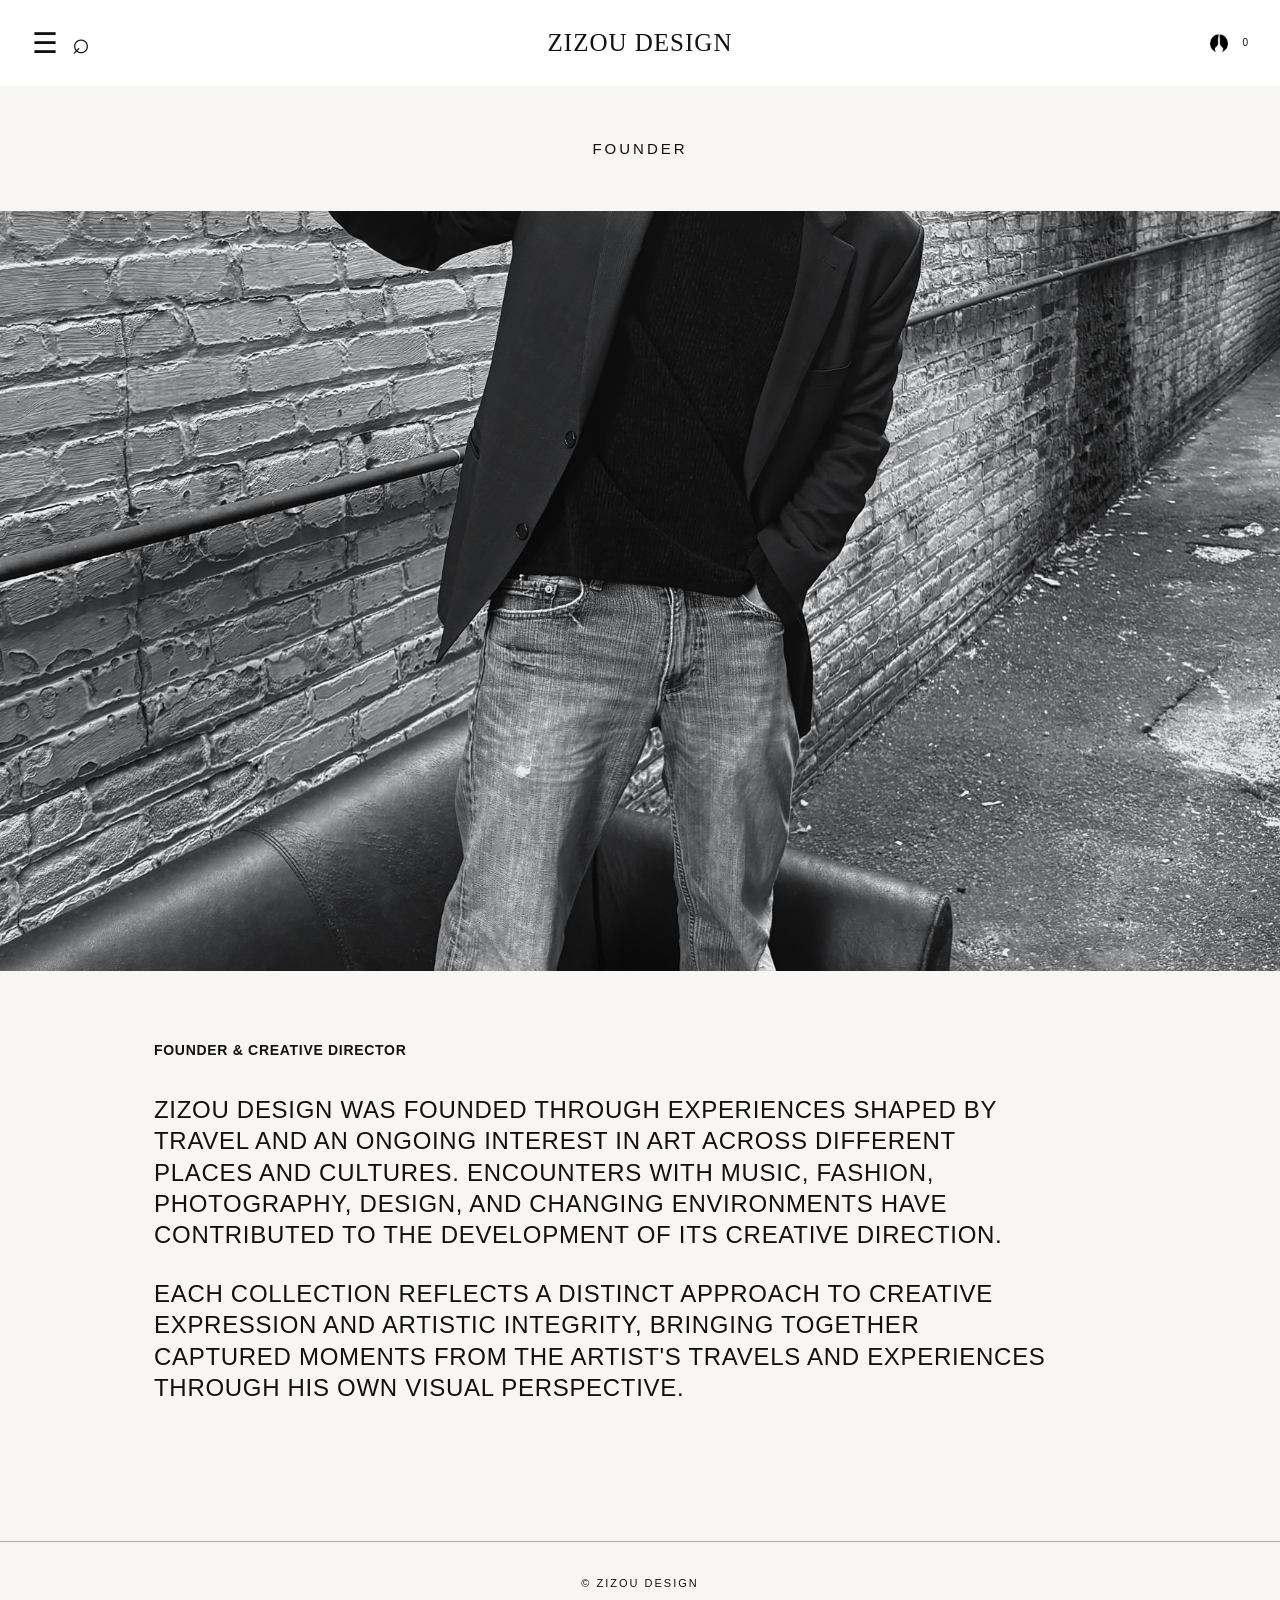
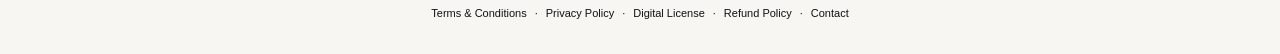
==== commit 3541aa99: "Update about.html" ====
--- a/about.html
+++ b/about.html
@@ -13,6 +13,12 @@
         rel="stylesheet" 
         href="style.css"
         >
+        
+
+<script src="site-nav.js?v=1"></script>
+<script src="script.js?v=4"></script>
+<script src="search.js?v=5"></script>
+<script src="cart.js?v=6"></script>
         
         <script src="protection.js"></script>
 </head>
@@ -141,8 +147,6 @@
      PRODUCTS
 ========================== -->
 
-
-<script src="cart.js"></script>
 <script src="https://assets.lemonsqueezy.com/lemon.js" defer></script>
 
 </body>
--- a/style.css
+++ b/style.css
@@ -6,7 +6,7 @@
    02. ARTWORK PROTECTION
    03. HOMEPAGE
    04. SIDE MENU
-   05. COLLECTION PAGE — SHARED
+   05. COLLECTION PAGES — SHARED
    06. SUMMERTIDE
    07. SEA OF SEES
    08. ARTWORK LIGHTBOX
@@ -16,10 +16,29 @@
    12. CONTACT
    13. FOOTER
    14. SHOPPING BAG
-   15. MOBILE
+   15. MOBILE — IPHONE
    16. TABLET / DESKTOP
    17. MOTION / ACCESSIBILITY
-   18. PRINT PROTECTION
+
+   NOTE:
+
+   Interaction-based image protection belongs in protection.js:
+   - Right-click protection
+   - Drag protection
+   - Long-press protection
+   - Zoom protection
+   - Selection protection
+   - Print protection
+
+   Visual artwork protection belongs here in STYLE.CSS.
+
+   HOMEPAGE + COLLECTION:
+   The texture covers the full artwork preview.
+
+   LIGHTBOX / GALLERY:
+   The texture does NOT cover the full mockup image.
+   JavaScript creates .lightbox-protection-overlay and positions
+   it only over the actual artwork using protectBox coordinates.
 ========================================================= */
 
 
@@ -34,12 +53,23 @@
 }
 
 html {
+    width: 100%;
+    max-width: 100%;
+
     scroll-behavior: smooth;
+
+    -webkit-text-size-adjust: 100%;
+    text-size-adjust: 100%;
 }
 
 body {
+    width: 100%;
+    max-width: 100%;
+
     margin: 0;
     min-height: 100%;
+
+    overflow-x: hidden;
 
     background: #ffffff;
     color: #111111;
@@ -52,16 +82,116 @@
 
 
 /* =========================================================
-   02. ARTWORK PROTECTION
+   02. ARTWORK PROTECTION — VARIABLES
+========================================================= */
+
+:root {
+    --protection-light: rgba(255, 255, 255, 0.00);
+    --protection-dark: rgba(0, 0, 0, 0.00);
+    --protection-dot: rgba(255, 255, 255, 0.00);
+}
+
+
+/* =========================================================
+   02. ARTWORK PROTECTION — PROTECTED SURFACES
 ========================================================= */
 
 .protected-home-image,
 .protected-collection-image,
 .protected-lightbox-image {
-    -webkit-touch-callout: none !important;
-
-    -webkit-user-select: none !important;
-    user-select: none !important;
+    position: relative;
+    isolation: isolate;
+    overflow: hidden;
+}
+
+
+/* =========================================================
+   02. ARTWORK PROTECTION — CROSSHATCH
+========================================================= */
+
+.protected-home-image::before,
+.protected-collection-image::before,
+.protected-lightbox-image::before {
+    content: "";
+
+    position: absolute;
+    inset: 0;
+
+    z-index: 2;
+
+    pointer-events: none;
+
+    background:
+        repeating-linear-gradient(
+            17deg,
+            var(--protection-light) 0,
+            var(--protection-light) 0.7px,
+            transparent 0.7px,
+            transparent 3px
+        ),
+
+        repeating-linear-gradient(
+            107deg,
+            var(--protection-dark) 0,
+            var(--protection-dark) 0.7px,
+            transparent 0.7px,
+            transparent 3.4px
+        );
+
+    mix-blend-mode: soft-light;
+}
+
+
+/* =========================================================
+   02. ARTWORK PROTECTION — MICRO DOTS
+========================================================= */
+
+.protected-home-image::after,
+.protected-collection-image::after,
+.protected-lightbox-image::after {
+    content: "";
+
+    position: absolute;
+    inset: 0;
+
+    z-index: 3;
+
+    pointer-events: none;
+
+    background-image:
+        radial-gradient(
+            circle,
+            var(--protection-dot) 0.45px,
+            transparent 0.6px
+        );
+
+    background-size:
+        3.1px 3.1px;
+
+    background-position:
+        0.35px 0.65px;
+
+    mix-blend-mode: soft-light;
+}
+
+
+/* =========================================================
+   02. ARTWORK PROTECTION — LIGHTBOX MASK
+   Only the artwork region receives the texture.
+========================================================= */
+
+.protected-lightbox-image::before,
+.protected-lightbox-image::after {
+    clip-path:
+        var(
+            --protect-shape,
+            polygon(
+                0 0,
+                0 0,
+                0 0,
+                0 0
+            )
+        );
 }
 
 
@@ -227,6 +357,8 @@
 }
 
 
+
+
 /* =========================================================
    03. HOMEPAGE — VIEW COLLECTION BUTTON
 ========================================================= */
@@ -352,10 +484,6 @@
     text-decoration: none;
 
     color: inherit;
-
-    -webkit-touch-callout: none;
-    -webkit-user-select: none;
-    user-select: none;
 }
 
 .artwork-link img {
@@ -373,9 +501,14 @@
     width: 100%;
     height: 100%;
 
-    background-size: cover;
-    background-position: center;
-    background-repeat: no-repeat;
+    background-size:
+        cover;
+
+    background-position:
+        center;
+
+    background-repeat:
+        no-repeat;
 }
 
 .artwork img {
@@ -445,53 +578,178 @@
 
 
 /* =========================================================
-   04. SIDE MENU
+   04. SIDE MENU — PANEL
 ========================================================= */
 
 .side-menu {
     position: fixed;
 
     top: 0;
-    left: 0;
-
-    width:
-        min(
-            420px,
-            88%
-        );
+    right: 0;
+    left: auto;
+
+    width: 100%;
 
     height: 100%;
-
-    background: #111111;
+    height: 100dvh;
+
+    background:
+        rgba(
+            17,
+            17,
+            17,
+            0.90
+        );
 
     color: #ffffff;
 
     padding: 35px;
 
-    z-index: 1000;
+    z-index: 12000;
 
     transform:
-        translateX(-100%);
+        translateX(100%);
+
+    opacity: 0;
+
+    visibility: hidden;
+
+    pointer-events: none;
+
+    backdrop-filter:
+        blur(15px);
+
+    -webkit-backdrop-filter:
+        blur(15px);
 
     transition:
-        transform 0.35s ease;
+        transform
+        0.42s
+        cubic-bezier(
+            0.16,
+            1,
+            0.3,
+            1
+        ),
+        opacity
+        0.28s
+        ease,
+        visibility
+        0.42s
+        ease;
 }
 
 .side-menu.open {
     transform:
         translateX(0);
-}
+
+    opacity: 1;
+
+    visibility: visible;
+
+    pointer-events: auto;
+}
+
+body.menu-open {
+    overflow: hidden;
+}
+
+/* =========================================================
+   04. SIDE MENU — CLOSE BUTTON
+   The separate panel X is no longer used.
+========================================================= */
 
 .close-menu {
-    border: none;
-
-    background: transparent;
-
-    color: #ffffff;
-
-    font-size: 40px;
-
-    cursor: pointer;
+    display: none;
+}
+
+
+/* =========================================================
+   04. SIDE MENU — MENU ICON BECOMES X
+========================================================= */
+
+.menu-button {
+    position: relative;
+
+    display: flex;
+
+    align-items: center;
+    justify-content: center;
+}
+
+
+body.menu-open
+.navbar {
+    z-index: 13001;
+}
+
+
+body.menu-open
+.menu-button {
+    z-index: 13002;
+}
+
+
+/*
+   Hide the original hamburger without changing
+   the physical button position.
+*/
+
+.menu-button-active {
+    position: relative;
+
+    color: transparent !important;
+}
+
+
+.menu-button-active svg {
+    opacity: 0;
+}
+
+
+/*
+   Draw the X in the exact same menu-button slot.
+*/
+
+.menu-button-active::before,
+.menu-button-active::after {
+    content: "";
+
+    position: absolute;
+
+    top:
+        calc(
+            50%
+            +
+            3.5px
+        );
+
+    left: 50%;
+
+    width: 20px;
+    height: 1.6px;
+
+    background: #ffffff;
+
+    border-radius: 1px;
+
+    transform-origin: center;
+
+    pointer-events: none;
+}
+
+
+.menu-button-active::before {
+    transform:
+        translate(-50%, -50%)
+        rotate(45deg);
+}
+
+
+.menu-button-active::after {
+    transform:
+        translate(-50%, -50%)
+        rotate(-45deg);
 }
 
 .menu-nav {
@@ -608,9 +866,136 @@
     letter-spacing: 1px;
 }
 
-
-/* =========================================================
-   05. COLLECTION PAGE — SHARED NAVIGATION
+/* =========================================================
+   04. SHARED NAVIGATION — INTERNAL PAGES
+========================================================= */
+
+.shared-page-navbar {
+    position: relative;
+
+    top: auto;
+    right: auto;
+    bottom: auto;
+    left: auto;
+
+    width: 100%;
+
+    z-index: 10;
+
+    background: #ffffff;
+
+    padding:
+        max(
+            28px,
+            env(safe-area-inset-top)
+        )
+        28px
+        28px;
+}
+
+
+/* -----------------------------------------
+   INTERNAL PAGE COLORS
+----------------------------------------- */
+
+.shared-page-navbar
+.logo,
+
+.shared-page-navbar
+.icon-button,
+
+.shared-page-navbar
+.bag-button {
+    color: #111111;
+}
+
+
+/* =========================================
+   MENU OPEN
+========================================= */
+
+body.menu-open
+.shared-page-navbar {
+    background: transparent;
+}
+
+
+body.menu-open
+.shared-page-navbar
+.logo,
+
+body.menu-open
+.shared-page-navbar
+.search-button,
+
+body.menu-open
+.shared-page-navbar
+.bag-button {
+    color: #ffffff;
+}
+
+
+body.menu-open
+.shared-page-navbar
+.bag-logo {
+    filter:
+        invert(1);
+}
+
+
+/* =========================================
+   SEARCH OPEN
+========================================= */
+
+body.search-open
+.shared-page-navbar {
+    background: transparent;
+}
+
+
+body.search-open
+.shared-page-navbar
+.logo,
+
+body.search-open
+.shared-page-navbar
+.menu-button,
+
+body.search-open
+.shared-page-navbar
+.search-button,
+
+body.search-open
+.shared-page-navbar
+.bag-button {
+    color: #111111;
+}
+
+
+body.search-open
+.shared-page-navbar
+.bag-logo {
+    filter: none;
+}
+
+
+/* =========================================
+   MOBILE
+========================================= */
+
+@media (max-width: 600px) {
+
+    .shared-page-navbar {
+        padding-left: 18px;
+        padding-right: 18px;
+        padding-bottom: 24px;
+    }
+
+}
+
+
+/* =========================================================
+   05. COLLECTION PAGES — SHARED NAVIGATION
 ========================================================= */
 
 .collection-page-nav {
@@ -728,7 +1113,9 @@
     height: 100%;
 
     background-size: cover;
+
     background-position: center;
+
     background-repeat: no-repeat;
 
     opacity: 0;
@@ -759,10 +1146,6 @@
         filter
         1.8s
         ease;
-
-    -webkit-touch-callout: none;
-    -webkit-user-select: none;
-    user-select: none;
 }
 
 .summertide-intro.is-visible
@@ -1040,10 +1423,6 @@
         filter
         1.8s
         ease;
-
-    -webkit-touch-callout: none;
-    -webkit-user-select: none;
-    user-select: none;
 }
 
 .sea-intro.is-visible
@@ -1325,6 +1704,17 @@
     display: block;
 }
 
+/* Hide website footer while artwork viewer is open
+   on phones and tablets */
+
+@media (max-width: 1199px) {
+
+    .lightbox.open ~ .site-footer {
+        display: none;
+    }
+
+}
+
 
 /* =========================================================
    08. ARTWORK LIGHTBOX — IMAGE AREA
@@ -1357,6 +1747,8 @@
 }
 
 .protected-lightbox-image {
+    position: relative;
+
     display: block;
 
     width: 100%;
@@ -1364,20 +1756,28 @@
     aspect-ratio: 4 / 5;
 
     margin: 0;
+
+    overflow: hidden;
+
+    isolation: isolate;
 
     background-color:
         #f3f1ed;
 
-    background-size: contain;
-
-    background-position: center;
-
-    background-repeat: no-repeat;
+    background-size:
+        contain;
+
+    background-position:
+        center;
+
+    background-repeat:
+        no-repeat;
 
     transform:
         scale(1);
 
-    transform-origin: center;
+    transform-origin:
+        center;
 
     transition:
         opacity 0.8s ease,
@@ -1809,64 +2209,48 @@
 
     pointer-events: none;
 
-    transform-origin:
-        center center;
+    transform-origin: center center;
+
+    filter:
+        brightness(1)
+        saturate(1)
+        blur(0);
 
     transition:
-        top
-        2.2s
-        cubic-bezier(
-            0.16,
-            1,
-            0.3,
-            1
-        ),
-        left
-        2.2s
-        cubic-bezier(
-            0.16,
-            1,
-            0.3,
-            1
-        ),
-        width
-        2.2s
-        cubic-bezier(
-            0.16,
-            1,
-            0.3,
-            1
-        ),
-        height
-        2.2s
-        cubic-bezier(
-            0.16,
-            1,
-            0.3,
-            1
-        ),
-        transform
-        2.2s
-        cubic-bezier(
-            0.16,
-            1,
-            0.3,
-            1
-        ),
-        opacity
-        1.1s
-        ease;
-}
+        top 2.2s cubic-bezier(0.16, 1, 0.3, 1),
+        left 2.2s cubic-bezier(0.16, 1, 0.3, 1),
+        width 2.2s cubic-bezier(0.16, 1, 0.3, 1),
+        height 2.2s cubic-bezier(0.16, 1, 0.3, 1),
+        transform 2.2s cubic-bezier(0.16, 1, 0.3, 1),
+        filter 2.2s cubic-bezier(0.16, 1, 0.3, 1),
+        opacity 2.2s ease;
+}
+
+
+/* STRONGER SOFT FADE WHILE ZOOMING */
+
+.transition-artwork-brightening {
+    opacity: 0.75;
+
+    filter:
+        brightness(1.25)
+        saturate(1.0)
+        blur(2.0px);
+}
+
+
+/* FINAL SOFT DISSOLVE */
 
 .transition-artwork-fade {
     opacity: 0;
 
+    filter:
+        brightness(1.35)
+        saturate(0.95)
+        blur(3.0px);
+
     transform:
-        scale(0.96);
-}
-
-.lightbox.transition-opening {
-    background: #ffffff;
+        scale(1.06);
 }
 
 
@@ -1971,7 +2355,7 @@
 
 
 /* =========================================================
-   10. ABOUT PAGE
+   10. ABOUT — PAGE
 ========================================================= */
 
 .about-body {
@@ -1986,6 +2370,11 @@
         Helvetica,
         sans-serif;
 }
+
+
+/* =========================================================
+   10. ABOUT — NAVIGATION
+========================================================= */
 
 .about-nav {
     display: grid;
@@ -2054,6 +2443,11 @@
     justify-self: end;
 }
 
+
+/* =========================================================
+   10. ABOUT — HEADING
+========================================================= */
+
 .about-heading {
     display: flex;
 
@@ -2074,6 +2468,11 @@
     text-transform: uppercase;
 }
 
+
+/* =========================================================
+   10. ABOUT — FOUNDER IMAGE
+========================================================= */
+
 .about-image-section {
     width: 100%;
 }
@@ -2091,6 +2490,11 @@
 
     object-position: center;
 }
+
+
+/* =========================================================
+   10. ABOUT — STORY
+========================================================= */
 
 .about-story {
     max-width: 1100px;
@@ -2140,7 +2544,7 @@
 
 
 /* =========================================================
-   11. LEGAL PAGES
+   11. LEGAL — PAGE
 ========================================================= */
 
 .legal-body {
@@ -2155,6 +2559,11 @@
         Helvetica,
         sans-serif;
 }
+
+
+/* =========================================================
+   11. LEGAL — NAVIGATION
+========================================================= */
 
 .legal-nav {
     display: grid;
@@ -2216,6 +2625,11 @@
 .legal-nav-space {
     justify-self: end;
 }
+
+
+/* =========================================================
+   11. LEGAL — CONTENT
+========================================================= */
 
 .legal-page {
     width:
@@ -2685,9 +3099,419 @@
     text-decoration: underline;
 }
 
-
-/* =========================================================
-   14. SHOPPING BAG
+/* =========================================================
+   SEARCH — PANEL
+========================================================= */
+
+.search-overlay {
+    position: fixed;
+
+    inset: 0;
+
+    z-index: 12000;
+
+    width: 100%;
+    height: 100vh;
+    height: 100dvh;
+
+    background: #ffffff;
+
+    color: #111111;
+
+    overflow-y: auto;
+    overflow-x: hidden;
+
+    opacity: 0;
+
+    visibility: hidden;
+
+    pointer-events: none;
+
+    transform:
+        translateX(100%);
+
+    transition:
+        transform
+        0.42s
+        cubic-bezier(
+            0.16,
+            1,
+            0.3,
+            1
+        ),
+        opacity
+        0.28s
+        ease,
+        visibility
+        0.42s
+        ease;
+}
+
+
+.search-overlay.open {
+    opacity: 1;
+
+    visibility: visible;
+
+    pointer-events: auto;
+
+    transform:
+        translateX(0);
+}
+
+
+/* =========================================================
+   SEARCH — ORIGINAL NAVBAR
+========================================================= */
+
+body.search-open
+.navbar {
+    z-index: 13001;
+}
+
+
+body.search-open
+.logo,
+
+body.search-open
+.menu-button,
+
+body.search-open
+.search-button,
+
+body.search-open
+.bag-button {
+    color: #111111;
+}
+
+
+/* =========================================================
+   SEARCH — SEARCH BUTTON / X
+   Same button box is used in both states.
+========================================================= */
+
+.search-button {
+    position: relative;
+
+    display: flex;
+
+    align-items: center;
+    justify-content: center;
+}
+
+
+body.search-open
+.search-button {
+    z-index: 13002;
+}
+
+
+/*
+   Hide the original magnifying glass visually,
+   but keep its original space and position.
+*/
+
+.search-button-active {
+    position: relative;
+
+    color: transparent !important;
+}
+
+
+.search-button-active svg {
+    opacity: 0;
+}
+
+
+/*
+   Draw the X directly in the center of the
+   original search-button box.
+*/
+
+.search-button-active::before,
+.search-button-active::after {
+    content: "";
+
+    position: absolute;
+
+    top:
+        calc(
+            50%
+            +
+            3.5px
+        );
+
+    left: 50%;
+
+    width: 20px;
+    height: 1.6px;
+
+    background: #111111;
+
+    border-radius: 1px;
+
+    transform-origin: center;
+
+    pointer-events: none;
+}
+
+
+.search-button-active::before {
+    transform:
+        translate(-50%, -50%)
+        rotate(45deg);
+}
+
+
+.search-button-active::after {
+    transform:
+        translate(-50%, -50%)
+        rotate(-45deg);
+}
+
+
+/* =========================================================
+   SEARCH — PANEL CONTENT
+========================================================= */
+
+.search-panel {
+    width: 100%;
+
+    min-height: 100vh;
+    min-height: 100dvh;
+
+    padding:
+        max(
+            145px,
+            calc(
+                env(safe-area-inset-top)
+                +
+                105px
+            )
+        )
+        4%
+        80px;
+}
+
+
+/* =========================================================
+   SEARCH — INPUT
+========================================================= */
+
+.search-input-row {
+    display: flex;
+
+    align-items: center;
+
+    gap: 15px;
+
+    width: 100%;
+
+    padding:
+        0
+        0
+        16px;
+
+    border-bottom:
+        1px solid
+        rgba(
+            17,
+            17,
+            17,
+            0.25
+        );
+}
+
+
+.search-input-icon {
+    flex-shrink: 0;
+
+    width: 30px;
+    height: 30px;
+
+    fill: none;
+
+    stroke: #111111;
+
+    stroke-width: 1.7;
+
+    stroke-linecap: round;
+}
+
+
+.site-search-input {
+    width: 100%;
+
+    padding: 0;
+
+    border: none;
+
+    outline: none;
+
+    background: transparent;
+
+    color: #111111;
+
+    font-family:
+        Arial,
+        Helvetica,
+        sans-serif;
+
+    font-size: 22px;
+
+    font-weight: 400;
+
+    line-height: 1.2;
+
+    appearance: none;
+
+    -webkit-appearance: none;
+}
+
+
+/* =========================================================
+   SEARCH — REMOVE BROWSER SEARCH CONTROLS
+========================================================= */
+
+.site-search-input::-webkit-search-decoration,
+.site-search-input::-webkit-search-cancel-button,
+.site-search-input::-webkit-search-results-button,
+.site-search-input::-webkit-search-results-decoration {
+    -webkit-appearance: none;
+}
+
+
+/* =========================================================
+   SEARCH — RESULTS
+========================================================= */
+
+.site-search-results {
+    width: 100%;
+
+    margin-top: 25px;
+}
+
+
+.search-result {
+    display: block;
+
+    width: 100%;
+
+    padding:
+        20px
+        0;
+
+    border-bottom:
+        1px solid
+        rgba(
+            17,
+            17,
+            17,
+            0.12
+        );
+
+    color: #111111;
+
+    text-decoration: none;
+}
+
+
+.search-result-type {
+    display: block;
+
+    margin-bottom: 6px;
+
+    font-family:
+        Arial,
+        Helvetica,
+        sans-serif;
+
+    font-size: 9px;
+
+    letter-spacing: 2px;
+
+    text-transform: uppercase;
+
+    opacity: 0.5;
+}
+
+
+.search-result-title {
+    display: block;
+
+    font-family:
+        Georgia,
+        "Times New Roman",
+        serif;
+
+    font-size: 21px;
+
+    font-weight: 400;
+
+    line-height: 1.25;
+}
+
+
+.search-no-results {
+    padding:
+        24px
+        0;
+
+    font-size: 13px;
+
+    opacity: 0.55;
+}
+
+
+/* =========================================================
+   SEARCH — MOBILE
+========================================================= */
+
+@media (max-width: 600px) {
+
+    .search-panel {
+        padding:
+            max(
+                135px,
+                calc(
+                    env(safe-area-inset-top)
+                    +
+                    95px
+                )
+            )
+            4%
+            70px;
+    }
+
+
+    .search-input-row {
+        gap: 14px;
+
+        padding-bottom: 15px;
+    }
+
+
+    .search-input-icon {
+        width: 28px;
+        height: 28px;
+    }
+
+
+    .site-search-input {
+        font-size: 21px;
+    }
+
+
+    .search-button-active::before,
+    .search-button-active::after {
+        width: 19px;
+        height: 1.5px;
+    }
+
+}
+
+/* =========================================================
+   14. SHOPPING BAG — PANEL
 ========================================================= */
 
 .shopping-bag {
@@ -2758,6 +3582,11 @@
     cursor: pointer;
 }
 
+
+/* =========================================================
+   14. SHOPPING BAG — COUNT
+========================================================= */
+
 #bagCount {
     flex-shrink: 0;
 
@@ -2765,6 +3594,11 @@
 
     font-size: 10px;
 }
+
+
+/* =========================================================
+   14. SHOPPING BAG — EMPTY STATE
+========================================================= */
 
 .bag-empty {
     padding:
@@ -2775,6 +3609,11 @@
 
     letter-spacing: 2px;
 }
+
+
+/* =========================================================
+   14. SHOPPING BAG — ITEMS
+========================================================= */
 
 .bag-item {
     display: grid;
@@ -2842,6 +3681,11 @@
     cursor: pointer;
 }
 
+
+/* =========================================================
+   14. SHOPPING BAG — CHECKOUT
+========================================================= */
+
 .bag-checkout-area {
     margin-top: 35px;
 }
@@ -2872,26 +3716,6 @@
 
 
 /* =========================================================
-   14. SHOPPING BAG — ZIZOU LOGO
-========================================================= */
-
-.bag-logo {
-    display: block;
-
-    width: auto;
-
-    height: 28px;
-
-    object-fit: contain;
-
-    pointer-events: none;
-
-    -webkit-user-select: none;
-    user-select: none;
-}
-
-
-/* =========================================================
    14. SHOPPING BAG — GLOBAL BUTTON
 ========================================================= */
 
@@ -2922,6 +3746,22 @@
     font-size: 10px;
 }
 
+/* =========================================================
+   14. SHOPPING BAG — ZIZOU LOGO
+========================================================= */
+
+.bag-logo {
+    display: block;
+
+    width: auto;
+
+    height: 28px;
+
+    object-fit: contain;
+
+    pointer-events: none;
+}
+
 
 /* =========================================================
    15. MOBILE — IPHONE
@@ -2956,9 +3796,9 @@
         font-size: 29px;
     }
 
-    .bag-button {
-        font-size: 30px;
-    }
+.bag-button {
+    font-size: 30px;
+}
 
     .collection-button {
         width: 77%;
@@ -2997,7 +3837,7 @@
 
 
     /* =====================================================
-       OPENED ARTWORK
+       ARTWORK LIGHTBOX
     ===================================================== */
 
     .artwork-viewer {
@@ -3299,9 +4139,144 @@
 
 @media (min-width: 601px) {
 
+/* =====================================================
+   TABLET / DESKTOP — ARTWORK SIZE
+===================================================== */
+
+.collection-grid {
+    width: 100%;
+    max-width: 680px;
+
+    margin-left: auto;
+    margin-right: auto;
+}
+
+.full-collection-grid {
+    width: 100%;
+    max-width: 680px;
+
+    margin-left: auto;
+    margin-right: auto;
+}
+
+/* =========================================================
+   TABLET / DESKTOP — ARTWORK PRODUCT VIEW
+========================================================= */
+
+@media (min-width: 768px) {
+
+    .lightbox.open {
+        display: grid;
+
+        grid-template-columns:
+            minmax(0, 1fr)
+            clamp(340px, 38vw, 520px);
+
+        width: 100%;
+        height: 100vh;
+        height: 100dvh;
+
+        overflow: hidden;
+    }
+
+
+   /* LEFT SIDE — ARTWORK */
+
+.artwork-viewer {
+    width: 100%;
+
+    height: 100vh;
+    height: 100dvh;
+
+    min-height: 0;
+
+    display: flex;
+
+    align-items: center;
+    justify-content: center;
+
+    padding: 32px;
+
+    overflow: hidden;
+
+    background: #f3f1ed;
+}
+
+
+.lightbox-content {
+    position: relative;
+
+    width:
+        min(
+            78%,
+            520px
+        );
+
+    aspect-ratio: 4 / 5;
+
+    margin: 0;
+}
+
+
+.protected-lightbox-image {
+    width: 100%;
+    height: 100%;
+
+    aspect-ratio: auto;
+
+    margin: 0;
+
+    background-size: contain;
+    background-position: center;
+    background-repeat: no-repeat;
+    
+    --protection-light: rgba(255, 255, 255, 0.00);
+    --protection-dark: rgba(0, 0, 0, 0.00);
+    --protection-dot: rgba(255, 255, 255, 0.00);
+}
+
+
+    /* RIGHT SIDE — PRODUCT INFORMATION */
+
+    .artwork-product-info {
+        width: 100%;
+        max-width: none;
+
+        height: 100vh;
+        height: 100dvh;
+
+        margin: 0;
+
+        padding:
+            clamp(
+                70px,
+                9vh,
+                110px
+            )
+            clamp(
+                32px,
+                4vw,
+                64px
+            )
+            60px;
+
+        overflow-y: auto;
+
+        background: #ffffff;
+    }
+
+
+    /* CLOSE BUTTON */
+
+    .lightbox-close {
+        top: 24px;
+        right: 24px;
+    }
+
+}
 
     /* =====================================================
-       SEA OF SEES — IPAD / TABLET INTRO
+       SEA OF SEES — IPAD / TABLET INTRO COVER
     ===================================================== */
 
     .sea-intro-image {
@@ -3339,538 +4314,30 @@
     }
 
     .bag-button {
-        font-size: 30px;
-    }
-
-
-    /* =====================================================
-       HOMEPAGE COLLECTION BUTTON
-    ===================================================== */
-
-    .collection-button {
-        width:
-            min(
-                420px,
-                55%
-            );
-
-        padding:
-            18px
-            20px;
-
-        font-size: 12px;
-
-        letter-spacing: 3px;
-    }
-
-
-    /* =====================================================
-       HOMEPAGE COLLECTION
-    ===================================================== */
-
-    .collection {
-        padding:
-            60px
-            6%
-            90px;
-    }
-
-    .collection-brand,
-    .collection h1,
-    .collection-grid,
-    .view-more {
-        width: 100%;
-
-        max-width: 900px;
-
-        margin-left: auto;
-
-        margin-right: auto;
-    }
-
-    .collection-brand {
-        font-size: 12px;
-
-        letter-spacing: 4px;
-    }
-
-    .collection h1 {
-        margin-bottom: 42px;
-
-        font-size: 48px;
-    }
-
-    .collection-grid {
-        gap:
-            36px
-            18px;
-    }
-
-    .artwork h2 {
-        font-size: 16px;
-    }
-
-    .artwork p {
-        font-size: 15px;
-    }
-
-    .view-more {
-        margin-top: 50px;
-    }
-
-
-    /* =====================================================
-       SIDE MENU
-    ===================================================== */
-
-    .side-menu {
-        width: 360px;
-
-        padding: 32px;
-    }
-
-    .menu-nav {
-        margin-top: 62px;
-
-        gap: 24px;
-    }
-
-    .menu-nav > a,
-    .dropdown-button {
-        font-size: 27px;
-    }
-
-    .dropdown-content a {
-        font-size: 14px;
-    }
-
-
-    /* =====================================================
-       COLLECTION NAVIGATION
-    ===================================================== */
-
-    .collection-page-nav {
-        padding:
-            24px
-            32px;
-    }
-
-    .collection-page-logo {
-        font-size: 23px;
-    }
-
-    .back-link {
-        font-size: 28px;
-    }
-
-
-    /* =====================================================
-       SUMMERTIDE COLLECTION
-    ===================================================== */
-
-    .collection-page {
-        width: 100%;
-
-        max-width: 1000px;
-
-        margin-left: auto;
-
-        margin-right: auto;
-
-        padding:
-            55px
-            5%
-            90px;
-    }
-
-    .collection-page-label {
-        font-size: 11px;
-
-        letter-spacing: 4px;
-    }
-
-    .collection-page h1 {
-        margin-bottom: 45px;
-
-        font-size: 52px;
-    }
-
-    .full-collection-grid {
-        gap:
-            38px
-            18px;
-    }
-
-    .product-title {
-        font-size: 15px;
-    }
-
-    .product-price {
-        font-size: 14px;
-    }
-
-
-    /* =====================================================
-       OPENED ARTWORK
-    ===================================================== */
-
-    .artwork-viewer {
-        width: 100%;
-
-        max-width: 760px;
-
-        margin-left: auto;
-
-        margin-right: auto;
-    }
-
-    .lightbox-content {
-        max-width: 760px;
-
-        margin-left: auto;
-
-        margin-right: auto;
-    }
-
-    .artwork-product-info {
-        width: 100%;
-
-        max-width: 760px;
-
-        margin-left: auto;
-
-        margin-right: auto;
-
-        padding:
-            28px
-            24px
-            90px;
-    }
-
-    .artwork-product-info h2 {
-        font-size: 21px;
-    }
-
-    .artwork-price {
-        font-size: 16px;
-    }
-
-    .artwork-description {
-        font-size: 15px;
-    }
-
-
-    /* =====================================================
-       ABOUT
-    ===================================================== */
-
-    .about-nav {
-        padding-left: 32px;
-
-        padding-right: 32px;
-    }
-
-    .about-logo {
-        font-size: 22px;
-    }
-
-    .about-back {
-        font-size: 30px;
-    }
-
-    .about-heading {
-        min-height: 115px;
-    }
-
-    .about-heading p {
-        font-size: 13px;
-    }
-
-    .about-image-section {
-        padding:
-            0
-            5%;
-    }
-
-    .about-founder-image {
-        max-width: 900px;
-
-        max-height: 650px;
-
-        margin-left: auto;
-
-        margin-right: auto;
-    }
-
-    .about-story {
-        max-width: 900px;
-
-        padding:
-            60px
-            5%
-            90px;
-    }
-
-    .about-role {
-        font-size:
-            13px !important;
-    }
-
-    .about-story p {
-        max-width: 760px;
-
-        font-size: 18px;
-
-        line-height: 1.35;
-    }
-
-
-    /* =====================================================
-       LEGAL
-    ===================================================== */
-
-    .legal-nav {
-        padding-left: 32px;
-
-        padding-right: 32px;
-    }
-
-    .legal-logo {
-        font-size: 21px;
-    }
-
-    .legal-back {
-        font-size: 28px;
-    }
-
-    .legal-page {
-        width:
-            min(
-                88%,
-                760px
-            );
-
-        padding:
-            60px
-            0
-            90px;
-    }
-
-    .legal-page h1 {
-        font-size: 48px;
-    }
-
-    .legal-label {
-        font-size: 10px;
-    }
-
-    .legal-section {
-        margin-bottom: 42px;
-    }
-
-    .legal-section h2 {
-        font-size: 11px;
-    }
-
-    .legal-section p {
-        font-size: 13px;
-
-        line-height: 1.65;
-    }
-
-
-    /* =====================================================
-       CONTACT
-    ===================================================== */
-
-    .contact-page-support-only {
-        width:
-            min(
-                88%,
-                720px
-            );
-
-        padding:
-            50px
-            0
-            70px;
-    }
-
-    .live-support-label {
-        font-size: 9px;
-    }
-
-    .live-support h2 {
-        max-width: 620px;
-
-        font-size: 48px;
-    }
-
-    .live-support-description {
-        max-width: 560px;
-
-        font-size: 13px;
-    }
-
-    .live-chat-button {
-        padding:
-            18px
-            18px;
-
-        font-size: 10px;
-    }
-
-
-    /* =====================================================
-       MINIMIZED CHAT
-    ===================================================== */
-
-    .support-dock {
-        width:
-            min(
-                calc(
-                    100%
-                    -
-                    40px
-                ),
-                460px
-            );
-
-        height: 60px;
-
-        padding:
-            0
-            22px;
-    }
-
-    .support-dock-text {
-        font-size: 10px;
-    }
-
-
-    /* =====================================================
-       SEA OF SEES — COMING SOON
-    ===================================================== */
-
-    .coming-soon-page {
-        min-height: 115svh;
-
-        padding:
-            60px
-            24px
-            90px;
-    }
-
-    .coming-soon-content {
-        max-width: 420px;
-    }
-
-    .coming-soon-content h1 {
-        font-size: 34px;
-    }
-
-    .coming-soon-status {
-        margin-top: 14px;
-
-        font-size: 9px;
-
-        letter-spacing: 4px;
-    }
-
-
-    /* =====================================================
-       FOOTER
-    ===================================================== */
-
-    .site-footer {
-        padding:
-            32px
-            5%
-            36px;
-    }
-
-    .site-footer > p {
-        font-size: 10px;
-    }
-
-    .footer-links {
-        gap: 7px;
-    }
-
-    .footer-links a,
-    .footer-links span {
-        font-size: 10px;
-    }
-
-
-    /* =====================================================
-       SHOPPING BAG
-    ===================================================== */
-
-    .shopping-bag {
-        width: 380px;
-
-        padding: 26px;
-    }
-
-    .bag-item-name {
-        font-size: 17px;
-    }
-
-}
-
-
-/* =========================================================
-   17. INTRO TRANSITION TIMING
-========================================================= */
-
-.summertide-intro,
-.summertide-intro-image,
-.sea-intro,
-.sea-intro-image {
-    transition-duration:
-        2s !important;
-}
-
-
-/* =========================================================
-   17. REDUCED MOTION ACCESSIBILITY
-========================================================= */
-
-@media (prefers-reduced-motion: reduce) {
-
-    .transition-artwork,
-    .protected-lightbox-image,
-    #lightboxTitle,
-    .lightbox-counter,
-    .lightbox-arrow,
-    .lightbox-close,
-    .live-support,
-    .support-dock {
-        transition:
-            none !important;
-
-        animation:
-            none !important;
-    }
-
-}
-
-
-/* =========================================================
-   18. PRINT / SAVE-AS-PDF ARTWORK PROTECTION
-========================================================= */
-
-@media print {
-
-    .protected-home-image,
-    .protected-collection-image,
-    .protected-lightbox-image {
-        background-image:
-            none !important;
-
-        background:
-            #111111 !important;
-    }
-
+        font-size: 31px;
+    }
+
+}
+
+/* =========================================================
+   NAVBAR — POSITION SAFETY
+========================================================= */
+
+.hero > .navbar {
+    position: absolute !important;
+
+    top: 0 !important;
+    right: 0 !important;
+    bottom: auto !important;
+    left: 0 !important;
+
+    width: 100% !important;
+    height: auto !important;
+    min-height: 0 !important;
+
+    margin: 0 !important;
+
+    transform: none !important;
+
+    align-self: auto !important;
 }
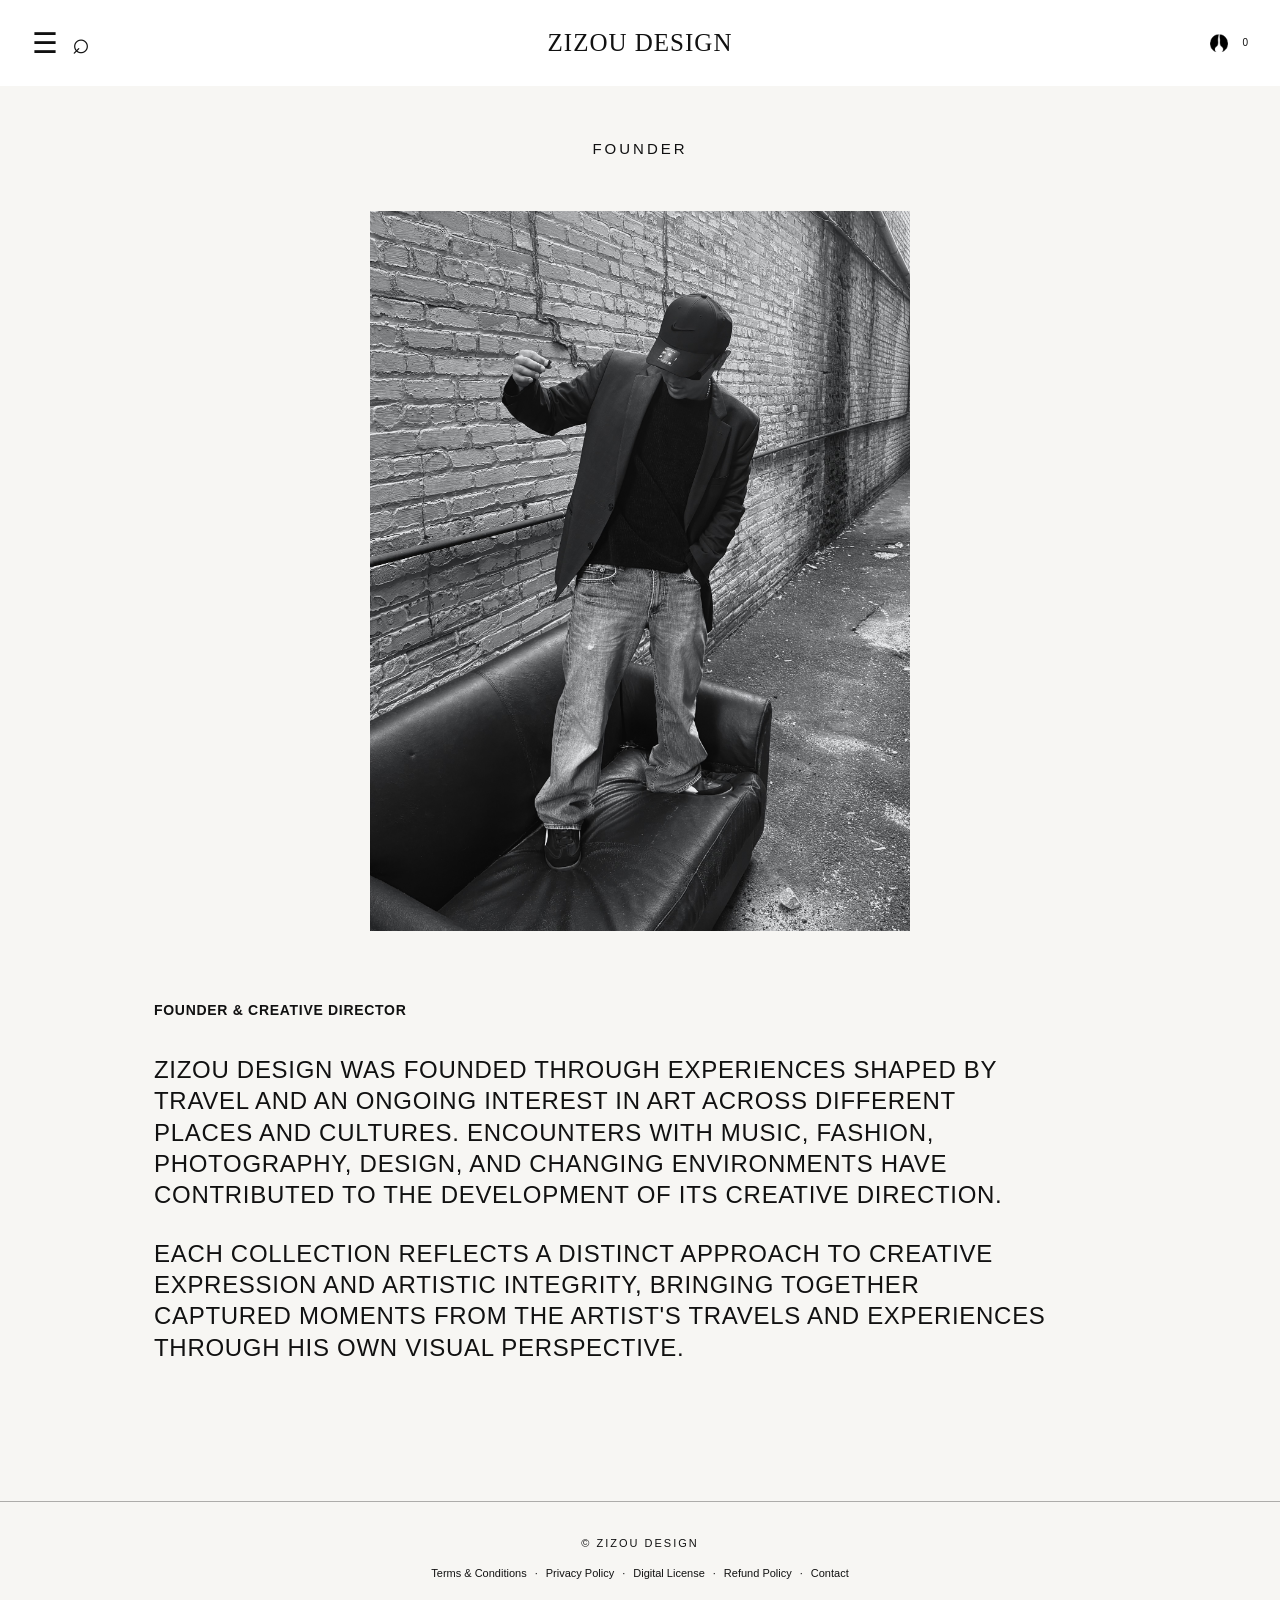
==== commit 590434db: "Update about.html" ====
--- a/about.html
+++ b/about.html
@@ -74,15 +74,22 @@
 
         <!-- FOUNDER IMAGE -->
 
-        <section class="about-image-section">
+<picture class="about-image-section">
 
-            <img
-                src="images/IMG_8424.jpeg"
-                alt="Founder of ZIZOU DESIGN"
-                class="about-founder-image"
-            >
+    <!-- TABLET / DESKTOP -->
+    <source
+        media="(min-width: 601px)"
+        srcset="images/About photo TABLET.jpg"
+    >
 
-        </section>
+    <!-- MOBILE -->
+    <img
+        src="images/IMG_8424.jpeg"
+        alt="Founder of ZIZOU DESIGN"
+        class="about-founder-image"
+    >
+
+</picture>
 
 
 
--- a/style.css
+++ b/style.css
@@ -2481,12 +2481,11 @@
     display: block;
 
     width: 100%;
-
     height: auto;
 
-    max-height: 760px;
-
-    object-fit: cover;
+    max-height: none;
+
+    object-fit: contain;
 
     object-position: center;
 }
@@ -4138,6 +4137,45 @@
 ========================================================= */
 
 @media (min-width: 601px) {
+    
+    /* =====================================================
+   ABOUT — TABLET / DESKTOP FOUNDER IMAGE
+===================================================== */
+
+.about-image-section {
+    width: 100%;
+
+    display: flex;
+
+    align-items: center;
+    justify-content: center;
+
+    background: #f7f6f3;
+}
+
+
+.about-founder-image {
+    display: block;
+
+    width: auto;
+    height: auto;
+
+    max-width: 100%;
+
+    max-height:
+        min(
+            80svh,
+            850px
+        );
+
+    object-fit: contain;
+
+    object-position: center;
+
+    margin:
+        0
+        auto;
+}
 
 /* =====================================================
    TABLET / DESKTOP — ARTWORK SIZE
